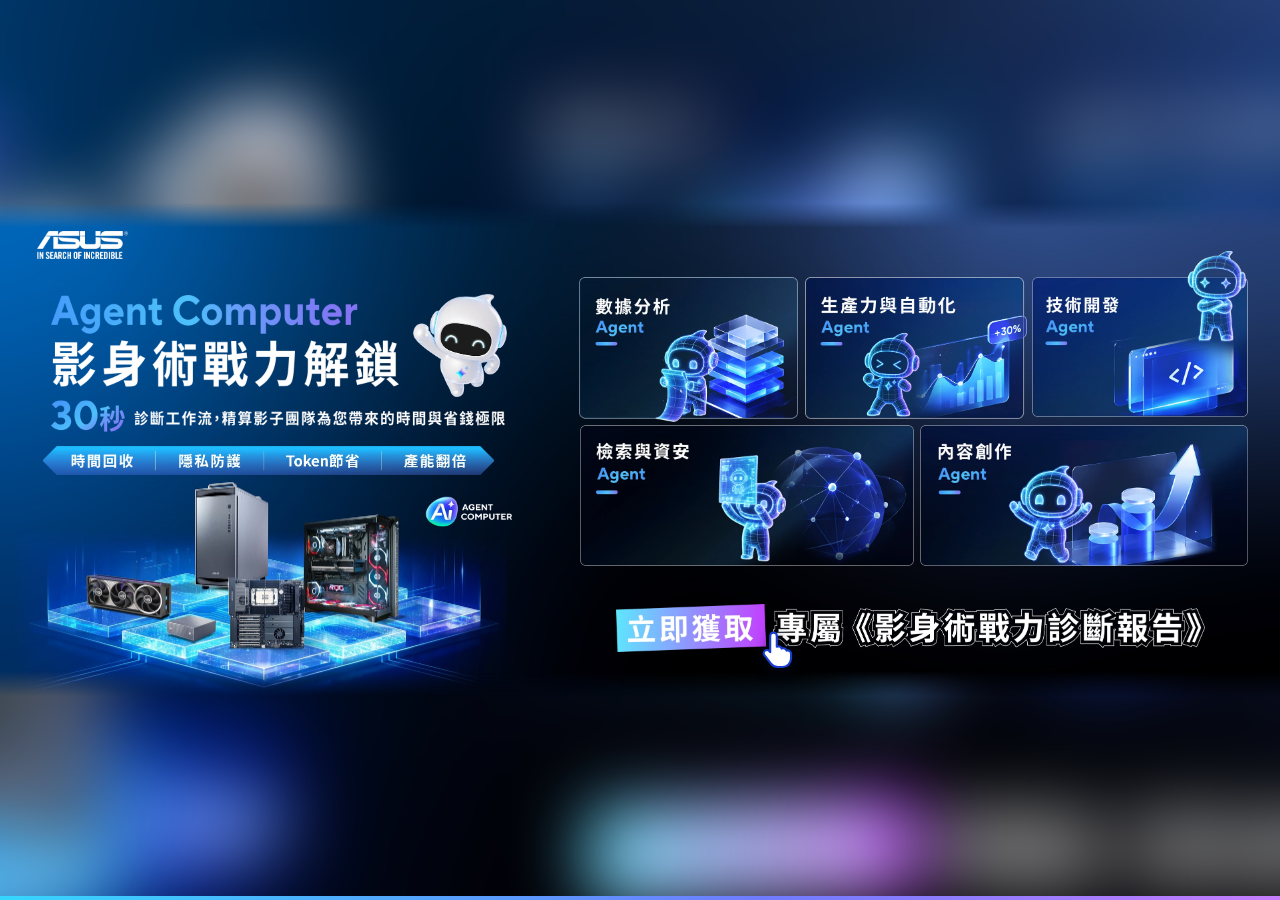
==== index.html @ 79ef88d5 "首頁主視覺改用設計提供的分層素材 - 12 個圖層改用設計輸出的去背 PNG，邊緣為真實透明，不再用切圖加羽化 - 底圖改用設計提供的乾淨背景 - 各圖層位置依主視覺逐一比對後更新  Co-Autho" ====
<!DOCTYPE html>
<html lang="zh-TW">
<head>
    <meta charset="UTF-8">
    <meta name="viewport" content="width=device-width, initial-scale=1.0">
    <title>SCI 影身術戰力解析｜Agent Computer｜ASUS 台灣</title>
    <meta name="description" content="回答幾個關於日常工作的問題，算出你的 SCI 影身術指數、每月可省下的工時與費用，並依六大地端 AI 情境推薦最適合的 ASUS Agent Computer 設備。">
    <meta name="robots" content="index, follow, max-image-preview:large">
    <link rel="canonical" href="https://www.asus.com/microsite/agent-computer-sci/tw/">
    <meta name="theme-color" content="#0D113E">
    <link rel="icon" type="image/png" href="img/favicon.png">
    <link rel="apple-touch-icon" href="img/apple-touch-icon.png">
    <meta property="og:type" content="website">
    <meta property="og:site_name" content="ASUS 台灣">
    <meta property="og:locale" content="zh_TW">
    <meta property="og:url" content="https://www.asus.com/microsite/agent-computer-sci/tw/">
    <meta property="og:title" content="SCI 影身術戰力解析｜Agent Computer｜ASUS 台灣">
    <meta property="og:description" content="回答幾個關於日常工作的問題，算出你的 SCI 影身術指數、每月可省下的工時與費用，並依六大地端 AI 情境推薦最適合的 ASUS Agent Computer 設備。">
    <meta property="og:image" content="https://www.asus.com/microsite/agent-computer-sci/tw/img/og-image.jpg">
    <meta property="og:image:width" content="1200">
    <meta property="og:image:height" content="630">
    <meta property="og:image:alt" content="Agent Computer 影身術戰力解鎖：30 秒診斷工作流，取得專屬影身術戰力診斷報告">
    <meta name="twitter:card" content="summary_large_image">
    <meta name="twitter:title" content="SCI 影身術戰力解析｜Agent Computer｜ASUS 台灣">
    <meta name="twitter:description" content="回答幾個關於日常工作的問題，算出你的 SCI 影身術指數、每月可省下的工時與費用，並依六大地端 AI 情境推薦最適合的 ASUS Agent Computer 設備。">
    <meta name="twitter:image" content="https://www.asus.com/microsite/agent-computer-sci/tw/img/og-image.jpg">
    <link rel="preload" as="image" href="img/banner/kv-base.jpg?v=4" fetchpriority="high">
    <script type="application/ld+json">{"@context": "https://schema.org", "@type": "WebApplication", "name": "SCI 影身術戰力解析", "url": "https://www.asus.com/microsite/agent-computer-sci/tw/", "description": "回答幾個關於日常工作的問題，算出你的 SCI 影身術指數、每月可省下的工時與費用，並依六大地端 AI 情境推薦最適合的 ASUS Agent Computer 設備。", "inLanguage": "zh-TW", "applicationCategory": "BusinessApplication", "operatingSystem": "Any", "browserRequirements": "需要啟用 JavaScript 的現代瀏覽器", "isAccessibleForFree": true, "offers": {"@type": "Offer", "price": "0", "priceCurrency": "TWD"}, "image": "https://www.asus.com/microsite/agent-computer-sci/tw/img/og-image.jpg", "publisher": {"@type": "Organization", "name": "ASUS", "url": "https://www.asus.com/tw/"}}</script>
    <link rel="preconnect" href="https://fonts.googleapis.com">
    <link rel="preconnect" href="https://fonts.gstatic.com" crossorigin>
    <link href="https://fonts.googleapis.com/css2?family=Manrope:wght@400;500;600;700;800&family=Noto+Sans+TC:wght@400;500;600;700&display=swap" rel="stylesheet">
    <link rel="stylesheet" href="css/styles.css?v=6.74.0">
</head>
<body class="landing-active">
    <h1 class="visually-hidden">SCI 影身術戰力解析｜ASUS Agent Computer</h1>
    <noscript>
        <div class="noscript-note">
            <p>SCI 影身術戰力解析是 ASUS Agent Computer 的線上評估工具。選擇你的工作情境與日常任務、填寫花費的時間後，系統會算出 SCI 影身術指數、每月可省下的工時與費用，並依個人 AI、AI 開發、家用實驗室／AI 節點、企業工作站、企業工作站進階版、企業級規模六大地端 AI 情境，推薦適合的設備。</p>
            <p>這項工具需要啟用 JavaScript 才能使用，請在瀏覽器設定中開啟後重新整理。</p>
        </div>
    </noscript>
    <section class="landing-hero" id="landing-hero" aria-label="Agent Computer 影身術戰力解鎖">
        <div class="landing-stage" id="landing-stage">
            <img class="landing-bg" src="img/banner/kv-base.jpg?v=4" width="2560" height="987" alt="" fetchpriority="high" decoding="async">
            <div class="landing-crop landing-crop--left" aria-hidden="true"><img src="img/banner/kv.jpg?v=4" width="2560" height="987" alt=""></div>
            <div class="landing-crop landing-crop--right" aria-hidden="true"><img src="img/banner/kv.jpg?v=4" width="2560" height="987" alt=""></div>
            <img class="banner-layer banner-logo" style="--l:2.891%;--t:5.775%;--w:7.109%" src="img/banner/kv-logo.webp?v=4" width="273" height="84" alt="ASUS">
            <img class="banner-layer banner-title" style="--l:4.023%;--t:18.642%;--w:27.187%" src="img/banner/kv-title.webp?v=4" width="1044" height="276" alt="Agent Computer 影身術戰力解鎖">
            <img class="banner-layer banner-zenni" style="--l:32.266%;--t:18.440%;--w:7.305%" src="img/banner/kv-zenni.webp?v=4" width="280" height="309" alt="">
            <img class="banner-layer banner-lead" style="--l:3.984%;--t:40.020%;--w:35.469%" src="img/banner/kv-lead.webp?v=4" width="1362" height="94" alt="30 秒診斷工作流，精算影子團隊為您帶來的時間與省錢極限">
            <img class="banner-layer banner-ksp" style="--l:3.359%;--t:49.240%;--w:35.234%" src="img/banner/kv-ksp.webp?v=4" width="1353" height="87" alt="時間回收、隱私防護、Token 節省、產能翻倍">
            <img class="banner-layer banner-badge" style="--l:33.242%;--t:59.372%;--w:6.758%" src="img/banner/kv-badge.webp?v=4" width="260" height="94" alt="">
            <img class="banner-layer banner-card banner-card--1" style="--l:45.273%;--t:14.995%;--w:17.109%" src="img/banner/kv-card1.webp?v=4" width="657" height="434" alt="數據分析 Agent">
            <img class="banner-layer banner-card banner-card--2" style="--l:62.891%;--t:15.096%;--w:17.305%" src="img/banner/kv-card2.webp?v=4" width="664" height="423" alt="生產力與自動化 Agent">
            <img class="banner-layer banner-card banner-card--3" style="--l:80.625%;--t:9.828%;--w:16.914%" src="img/banner/kv-card3.webp?v=4" width="650" height="498" alt="技術開發 Agent">
            <img class="banner-layer banner-card banner-card--4" style="--l:45.312%;--t:44.985%;--w:26.094%" src="img/banner/kv-card4.webp?v=4" width="1002" height="422" alt="檢索與資安 Agent">
            <img class="banner-layer banner-card banner-card--5" style="--l:71.875%;--t:44.985%;--w:25.664%" src="img/banner/kv-card5.webp?v=4" width="986" height="422" alt="內容創作 Agent">
            <button class="banner-layer banner-cta" style="--l:48.125%;--t:81.358%;--w:46.016%" type="button" id="start-assessment" aria-label="立即獲取專屬《影身術戰力診斷報告》">
                <img src="img/banner/kv-cta.webp?v=4" width="1767" height="144" alt="">
                <span class="banner-cta__hint" aria-hidden="true">
                    <i></i>
                    <svg viewBox="0 0 32 32"><path d="M12.5 3.5c1.4 0 2.5 1.1 2.5 2.5v8.2l1-.2c1.2-.2 2.3.5 2.7 1.6l.9-.2c1.2-.2 2.4.5 2.8 1.7l.5-.1c1.5-.2 2.9 1 2.9 2.5V23c0 3.6-2.9 6.5-6.5 6.5h-3.600c-2 0-3.900-.9-5.100-2.500l-5-6.500c-.8-1-.6-2.500.4-3.300 1-.8 2.500-.7 3.300.3L10 18.300V6c0-1.400 1.100-2.500 2.500-2.500z"/></svg>
                </span>
            </button>
        </div>
    </section>

    <a class="skip-link" href="#assessment">跳至評估內容</a>

    <header class="brand-header">
      <div class="brand-header__inner">
        <div class="assessment-identity">
            <a class="brand-link" href="https://www.asus.com/tw/" target="_blank" rel="noopener noreferrer" aria-label="ASUS 台灣官網（另開新視窗）"><img class="brand-asus-logo" src="img/asus-logo-black.png" width="400" height="83" alt="ASUS"></a>
            <a class="brand-link" href="https://tw.asus.click/agent-computer" target="_blank" rel="noopener noreferrer" aria-label="ASUS Agent Computer（另開新視窗）"><img src="img/agent-computer-badge.png" alt="ASUS AI Agent Computer"></a>
            <p><strong>影身術戰力解析</strong><span>找出最適合你的代理人電腦！</span></p>
        </div>
        <nav class="step-nav" aria-label="測驗步驟">
            <ol>
                <li data-progress-step="1"><button type="button" data-progress-trigger="1"><i aria-hidden="true">1</i><span>工作情境</span></button></li>
                <li data-progress-step="2"><button type="button" data-progress-trigger="2"><i aria-hidden="true">2</i><span>選擇任務</span></button></li>
                <li data-progress-step="3"><button type="button" data-progress-trigger="3"><i aria-hidden="true">3</i><span>填寫時間</span></button></li>
                <li data-progress-step="4"><button type="button" data-progress-trigger="4"><i aria-hidden="true">4</i><span>查看報告</span></button></li>
            </ol>
            <span id="draft-status" class="visually-hidden" aria-live="polite">步驟 1／4</span>
        </nav>
      </div>
    </header>

    <main id="assessment" class="page-shell">
        <div class="assessment-card">
            <section class="step" id="step-1" data-step="1" aria-labelledby="step-1-title">
                <header class="step-header">
                    <span class="step-kicker">Step 1</span>
                    <h2 id="step-1-title" tabindex="-1">你目前最符合哪一種工作情境？</h2>
                    <p>選擇最接近目前工作的族群。</p>
                </header>
                <div class="persona-grid" id="persona-grid"></div>
            </section>

            <section class="step" id="step-2" data-step="2" aria-labelledby="step-2-title" hidden>
                <header class="step-header step-header--split">
                    <div>
                        <span class="step-kicker">Step 2</span>
                        <h2 id="step-2-title" tabindex="-1">選擇工作領域與任務</h2>
                        <p>先選一個工作領域，再挑選你經常處理的工作；需要時可依職務篩選。</p>
                    </div>
                    <div class="step-header__tools">
                        <div class="recipe-controls" id="recipe-controls">
                            <label for="recipe-search">搜尋工作內容</label>
                            <input id="recipe-search" type="search" placeholder="搜尋全部工作內容" autocomplete="off">
                        </div>
                        <div class="selection-count" aria-live="polite"><span>已選</span><strong id="selected-count">0</strong><span>／6 項</span></div>
                    </div>
                </header>
                <section class="function-picker" aria-labelledby="function-picker-title">
                    <h3 id="function-picker-title" class="visually-hidden">工作領域</h3>
                    <div class="function-options" id="function-options" role="radiogroup" aria-label="主要工作領域"></div>
                </section>
                <div class="recipe-grid" id="recipe-grid"></div>
            </section>

            <section class="step" id="step-3" data-step="3" aria-labelledby="step-3-title" hidden>
                <header class="step-header">
                    <span class="step-kicker">Step 3</span>
                    <h2 id="step-3-title" tabindex="-1">這些工作通常花你多少時間？</h2>
                </header>
                <nav class="task-progress" id="task-progress" aria-label="填寫進度"></nav>
                <div class="task-settings" id="task-settings"></div>
                <section class="shared-settings" aria-labelledby="shared-settings-title" hidden>
                    <h3 id="shared-settings-title" class="visually-hidden">你的使用情境</h3>
                    <section class="settings-group settings-group--cost" aria-labelledby="value-settings-title">
                        <header><span>01</span><div><h4 id="value-settings-title">每月執行成本</h4></div></header>
                        <div class="field-block">
                            <p class="field-question" id="cost-band-label">您<b>每月</b>執行這些任務的成本大約是？ <span>必填・新台幣</span></p>
                            <div class="segmented cost-band-options" id="cost-band-options" role="radiogroup" aria-labelledby="cost-band-label"></div>
                            <div class="cost-input-row" id="cost-custom-row" hidden>
                                <div class="input-prefix"><span>NT$</span><input id="hourly-cost" type="number" min="1" max="10000000" step="1" inputmode="numeric" placeholder="例如 45000" aria-label="每月金額"><span>／月</span></div>
                                <select id="cost-period" aria-label="成本費用計價週期">
                                    <option value="hour">每小時</option>
                                    <option value="week">每週</option>
                                    <option value="month">每月</option>
                                </select>
                            </div>
                            <div class="conversion-hours" id="conversion-hours" hidden><label for="period-hours">每月工作時數</label><input id="period-hours" type="number" min="1" max="744" step="1" inputmode="numeric" value="160"></div>
                            <p class="cost-conversion" id="cost-conversion">目前將以每小時成本計算。</p>
                        </div>
                    </section>
                    <section class="settings-group settings-group--parallel" aria-labelledby="device-settings-title">
                        <header><span>02</span><div><h4 id="device-settings-title">工作流程使用方式</h4></div></header>
                        <fieldset>
                            <legend>你平常會同時進行幾件工作？</legend>
                            <div class="segmented" id="parallel-options"></div>
                        </fieldset>
                        <fieldset id="shared-users-fieldset">
                            <legend>這台設備會有幾個人一起使用？</legend>
                            <div class="segmented" id="shared-users-options"></div>
                        </fieldset>
                    </section>
                    <section class="settings-group settings-group--cloud" aria-labelledby="cloud-settings-title">
                        <header><span>03</span><div><h4 id="cloud-settings-title">目前的雲端 AI 使用</h4></div></header>
                        <fieldset class="cloud-usage-fieldset">
                            <legend>你目前有使用雲端 AI 嗎？</legend>
                            <div class="segmented" id="cloud-usage-options"></div>
                        </fieldset>
                        <section class="cloud-paid-options" id="cloud-paid-options" aria-labelledby="cloud-paid-title" hidden>
                            <h5 id="cloud-paid-title">選擇訂閱方案</h5>
                            <div class="cloud-plan-options" id="cloud-plan-options"></div>
                            <div class="field-block cloud-other-field">
                                <label for="cloud-other-cost">其他 AI／雲端工具支出 <span>選填</span></label>
                                <div class="input-prefix"><span>NT$</span><input id="cloud-other-cost" type="number" min="0" max="10000000" step="1" inputmode="numeric" placeholder="例如 1,200"><span>／月</span></div>
                                <p class="cloud-cost-total" id="cloud-cost-total">目前雲端支出合計：NT$ 0／月</p>
                            </div>
                        </section>
                    </section>
                </section>
                <div class="step3-nav" id="step3-nav">
                    <button class="button button--quiet" type="button" id="step3-reselect">重新選擇工作領域</button>
                    <div class="step3-nav__buttons">
                        <button class="button button--quiet" type="button" id="step3-prev">上一步</button>
                        <button class="button button--primary" type="button" id="step3-next">下一步</button>
                        <button class="button button--primary is-ready" type="button" id="step3-finish" hidden>查看結果</button>
                    </div>
                    <p class="form-error" id="step3-error" role="alert" aria-live="assertive"></p>
                    <p class="consent-note" id="consent-note" hidden>
                        <span>產生報告時會匿名提供本次填寫內容與計算結果以改善工具，不蒐集姓名、Email。</span>
                        <button class="text-button consent-note__link" type="button" id="consent-detail-button">了解蒐集內容</button>
                    </p>
                </div>
            </section>

            <section class="step result-step" id="step-4" data-step="4" aria-labelledby="step-4-title" hidden>
                <div class="report-deck" id="report-deck" aria-roledescription="carousel" aria-label="影身術導入報告">
                    <article class="report-card report-card--summary" data-report-card="0" aria-label="第 1 張，共 3 張：SCI 與節省效益">
                        <header class="result-header">
                            <div>
                                <span class="step-kicker">Step 4</span>
                                <h2 id="step-4-title" tabindex="-1">你的影身術導入報告</h2>
                            </div>
                            <div class="team-toggle-slot" id="team-toggle-slot"></div>
                            <aside class="report-clone-summary" aria-labelledby="clone-title">
                                <h3 id="clone-title" class="visually-hidden">本次影身術規劃</h3>
                                <div id="clone-list"></div>
                            </aside>
                        </header>

                        <section class="sci-overview" id="report-summary" aria-labelledby="sci-overview-title">
                            <h3 id="sci-overview-title" class="visually-hidden">SCI 指數比較</h3>
                            <div class="sci-card sci-card--current" id="current-sci-card"></div>
                            <div class="sci-bridge" aria-hidden="true">
                                <svg viewBox="0 0 132 58" role="presentation"><path class="sci-bridge__track" d="M5 29H114"></path><path class="sci-bridge__pulse" d="M5 29H114"></path><path class="sci-bridge__arrow" d="m103 17 13 12-13 12"></path></svg>
                                <span>整體 SCI 提升</span><strong id="sci-gap"></strong>
                            </div>
                            <div class="sci-card sci-card--target" id="target-sci-card"></div>
                            <button class="device-bridge" type="button" id="device-bridge"><span id="device-bridge-text"></span><em>看推薦設備 →</em></button>
                        </section>

                        <section class="metric-section" aria-labelledby="time-metrics-title">
                            <div class="section-heading"><h3 id="time-metrics-title">透過華碩 Agent Computer 導入影身術</h3></div>
                            <div class="metric-highlights" id="metric-highlights"></div>
                        </section>
                    </article>
                    <article class="report-card report-card--workflow" data-report-card="1" aria-label="第 2 張，共 3 張：哪些工作交給影身術">
                        <section class="workflow-results" aria-labelledby="workflow-results-title">
                            <div class="section-heading section-heading--split">
                                <div><h3 id="workflow-results-title">哪些工作交給影身術？</h3></div>
                                <span class="team-view-label" id="team-view-label"></span>
                            </div>
                            <div id="workflow-result-table"></div>
                        </section>
                    </article>
                    <article class="report-card report-card--hardware" data-report-card="2" aria-label="第 3 張，共 3 張：設備建議">
                        <section class="hardware-section" id="hardware-section" aria-labelledby="hardware-title">
                            <div class="hardware-heading">
                                <div><h3 id="hardware-title">找尋最適合您影身術軍團的設備</h3></div>
                                <img class="hardware-guide" src="img/zenni/zenni-guide.webp" width="369" height="480" alt="" aria-hidden="true">
                            </div>
                            <section class="scenario-section" id="scenario-section" aria-label="本次建議情境"></section>
                            <div class="hardware-tabs" role="tablist" aria-label="設備建議類型">
                                <button type="button" role="tab" id="hardware-tab-system" aria-controls="hardware-panel-system" aria-selected="true" data-hardware-tab="system">Agent Computer 這樣配</button>
                                <button type="button" role="tab" id="hardware-tab-components" aria-controls="hardware-panel-components" aria-selected="false" data-hardware-tab="components">零組件升級買這些</button>
                            </div>
                            <div class="hardware-panel" id="hardware-panel-system" role="tabpanel" aria-labelledby="hardware-tab-system">
                                <div class="platform-grid" id="platform-grid"></div>
                                <div class="platform-cards" id="platform-cards" hidden></div>
                                <div class="shared-parts" id="shared-parts"></div>
                                <div class="hardware-cta" id="system-purchase-cta"></div>
                            </div>
                            <div class="hardware-panel" id="hardware-panel-components" role="tabpanel" aria-labelledby="hardware-tab-components" hidden>
                                <div class="component-panel-intro"><strong>先從影響最大的關鍵零組件升級</strong><p>以下是依任務需求提供的升級方向，不代表已確認與你現有電腦相容；選購前請確認處理器插槽、記憶體、電源與機殼空間。</p></div>
                                <div class="component-series-grid" id="component-series-grid"></div>
                            </div>
                            <section class="framework-section" id="framework-section" aria-labelledby="framework-title"></section>
                            <section class="shadow-strength-section" aria-label="戰力解析與地端優勢">
                                <div id="shadow-strength"></div>
                            </section>
                        </section>
                    </article>
                    <button class="deck-arrow deck-arrow--prev" type="button" id="deck-prev" aria-label="上一張"><svg viewBox="0 0 24 24" aria-hidden="true"><path d="m14.500 5-7 7 7 7"/></svg></button>
                    <button class="deck-arrow deck-arrow--next" type="button" id="deck-next" aria-label="下一張"><svg viewBox="0 0 24 24" aria-hidden="true"><path d="m9.500 5 7 7-7 7"/></svg></button>
                </div>
                <div class="deck-dots" id="deck-dots" role="tablist" aria-label="報告分頁">
                    <button type="button" role="tab" data-deck-dot="0" aria-label="SCI 與節省效益"></button>
                    <button type="button" role="tab" data-deck-dot="1" aria-label="哪些工作交給影身術"></button>
                    <button type="button" role="tab" data-deck-dot="2" aria-label="設備建議"></button>
                </div>
                <div class="result-actions">
                    <div class="deck-mobile-nav" role="group" aria-label="切換報告卡片">
                        <button type="button" id="deck-mobile-prev" aria-label="上一張"><svg viewBox="0 0 24 24" aria-hidden="true"><path d="m14.5 5-7 7 7 7"/></svg></button>
                        <span id="deck-mobile-label" aria-live="polite"></span>
                        <button type="button" id="deck-mobile-next" aria-label="下一張"><svg viewBox="0 0 24 24" aria-hidden="true"><path d="m9.5 5 7 7-7 7"/></svg></button>
                    </div>
                    <details class="estimate-actions">
                        <summary class="button button--quiet">調整估算</summary>
                        <div><button type="button" data-go-step="2">修改任務</button><button type="button" data-go-step="3">修改時間</button></div>
                    </details>
                    <button class="button button--accent result-share" type="button" id="report-preview-button">立即分享</button>
                    <button class="button button--quiet" type="button" id="result-reset-button">重新測驗</button>
                </div>
            </section>

            <div class="form-navigation" id="form-navigation">
                <button class="button button--quiet" type="button" id="back-button">上一步</button>
                <div class="navigation-end">
                    <p class="form-error" id="form-error" role="alert" aria-live="assertive"></p>
                    <button class="button button--primary" type="button" id="next-button">下一步</button>
                </div>
            </div>
        </div>
    </main>

    <footer class="site-footer">
        <p>本測驗的 SCI 分數、可省下的時間與費用及設備建議，皆依您填寫的內容以模型推估，僅供參考，不代表實際效能或節省成果的保證；實際結果會因電腦配置、使用的 AI 模型與軟體、工作情境而有所不同。</p>
    </footer>


    <div class="zenni-edge" id="zenni-edge" aria-hidden="true">
        <span class="zenni-edge__body"><span class="zenni-edge__wobble"><img src="img/zenni/zenni-peek.webp" width="260" height="252" alt=""></span></span>
        <p class="zenni-edge__bubble">嗨！我是 Zenni～<br>歡迎來到華碩影身術戰力解析</p>
    </div>

    <div class="zenni-corner" id="zenni-corner">
        <p class="zenni-corner__bubble" id="zenni-bubble" aria-live="polite"></p>
        <button class="zenni-corner__body" type="button" id="zenni-body" aria-label="戳一下 Zenni">
            <img id="zenni-image" src="img/zenni/zenni-peek.webp" width="260" height="252" alt="">
            <canvas id="zenni-canvas" width="260" height="252" aria-hidden="true"></canvas>
        </button>
    </div>

    <div class="report-intro" id="report-intro" role="status" aria-live="polite" hidden>
        <div class="report-intro__grid" aria-hidden="true"></div>
        <div class="report-intro__core" aria-hidden="true">
            <canvas class="report-intro__fx" id="report-intro-fx-back"></canvas>
            <img class="report-intro__zenni report-intro__zenni--work" data-step="0" src="img/zenni/zenni-search.webp" width="515" height="640" alt="">
            <img class="report-intro__zenni report-intro__zenni--work" data-step="1" src="img/zenni/zenni-tablet-hq.webp" width="418" height="640" alt="">
            <img class="report-intro__zenni report-intro__zenni--work" data-step="2" src="img/zenni/zenni-think.webp" width="409" height="640" alt="">
            <img class="report-intro__zenni report-intro__zenni--work" data-step="3" src="img/zenni/zenni-present.webp" width="446" height="640" alt="">
            <img class="report-intro__zenni report-intro__zenni--done" src="img/zenni/zenni-report.webp" width="389" height="640" alt="">
            <canvas class="report-intro__fx report-intro__fx--front" id="report-intro-fx-front"></canvas>
        </div>
        <p class="report-intro__status" id="report-intro-status">正在盤點任務工時</p>
        <div class="report-intro__bar" aria-hidden="true"><i></i></div>
    </div>

    <div class="modal" id="modal" hidden>
        <div class="modal__backdrop" data-close-modal></div>
        <section class="modal__panel" role="dialog" aria-modal="true" aria-labelledby="modal-title" tabindex="-1">
            <button class="modal__close" type="button" aria-label="關閉視窗" data-close-modal>×</button>
            <div id="modal-content"></div>
        </section>
    </div>

    <script src="js/workflow-data.js?v=3.6.0"></script>
    <script src="js/app.js?v=5.94.0"></script>
</body>
</html>
---- css/styles.css ----
:root {
    color-scheme: light;
    --navy: #0a2342;
    --mist: #a7c3ff;
    --footer: #102c68;
    --canvas: #f2f6fc;
    --white: #fff;
    --text: #13233a;
    --muted: #4f5f75;
    --subtle: #6b7a90;
    --blue: #253eec;
    --cyan: #253eec;
    --violet: #5c3bff;
    --grad: linear-gradient(0deg, #5c3bff, #133ed4);
    --grad-text: linear-gradient(90deg, #5c3bff, #1b1ea4, #133ed4);
    --pale: #e8eeff;
    --line: #e2e8f0;
    --success: #227764;
    --danger: #b6384a;
    --radius: 24px;
    --card-radius: 14px;
    --shadow: 0 8px 24px -12px rgba(10, 35, 66, .10);
    --ease: cubic-bezier(.2,.75,.25,1);
    font-family: Manrope, "Noto Sans TC", "Microsoft JhengHei", sans-serif;
}
* { box-sizing: border-box; }
html { min-width: 320px; scroll-behavior: smooth; scroll-padding-top: 28px; }
body { margin: 0; background: #eef3ff url("../img/page-background.jpg") center bottom / cover no-repeat fixed; color: var(--text); font-size: 16px; line-height: 1.7; -webkit-font-smoothing: antialiased; }
button, input, select, textarea { font: inherit; }
button, select, label, summary { -webkit-tap-highlight-color: transparent; }
button { color: inherit; }
button, summary { cursor: pointer; }
button:disabled { cursor: not-allowed; opacity: .42; }
img { max-width: 100%; }
svg { display: block; }
a { color: var(--blue); }
h1,h2,h3,h4,h5,p { margin-top: 0; }
h1,h2,h3,h4,h5 { color: var(--navy); font-weight: 600; }
p { color: var(--muted); }
[hidden] { display: none !important; }
:focus-visible { outline: 3px solid #6294ff; outline-offset: 4px; }
h2[tabindex="-1"]:focus { outline: none; }
::selection { background: #c8daff; color: var(--navy); }
.visually-hidden { position: absolute; width: 1px; height: 1px; padding: 0; margin: -1px; overflow: hidden; clip-path: inset(50%); white-space: nowrap; border: 0; }
.skip-link { position: fixed; top: -80px; left: 16px; z-index: 110; padding: 10px 18px; border-radius: 8px; background: #fff; }
.skip-link:focus { top: 12px; }

body.landing-active { overflow: hidden; }
body.landing-active .brand-header, body.landing-active .page-shell, body.landing-active .site-footer, body.landing-active .skip-link { display: none; }

.landing-hero { position: fixed; inset: 0; z-index: 80; display: grid; place-items: center; overflow: hidden; background: #040a1f; }
.landing-hero::before { content: ""; position: absolute; inset: -60px; background: url("../img/banner/kv.jpg?v=4") center / cover no-repeat; filter: blur(34px) saturate(1.1); transform: scale(1.08); }
.landing-stage { position: relative; width: min(100vw, calc(100dvh * 1920 / 740)); aspect-ratio: 1920 / 740; container-type: inline-size; isolation: isolate; }
.landing-bg { position: absolute; inset: 0; width: 100%; height: 100%; object-fit: cover; user-select: none; -webkit-user-drag: none; -webkit-mask-image: linear-gradient(to bottom, transparent 0, #000 5%, #000 95%, transparent 100%); mask-image: linear-gradient(to bottom, transparent 0, #000 5%, #000 95%, transparent 100%); }
.landing-crop { display: none; }
.banner-layer { position: absolute; left: var(--l); top: var(--t); width: var(--w); height: auto; user-select: none; -webkit-user-drag: none; translate: calc(var(--px, 0) * var(--depth, 0) * 1px) calc(var(--py, 0) * var(--depth, 0) * 1px); transition: translate .5s cubic-bezier(.2, .7, .2, 1); }
.banner-card--1 { --depth: 5; --float: 6.5s; --delay: .3s; }
.banner-card--2 { --depth: 7; --float: 7.5s; --delay: .38s; }
.banner-card--3 { --depth: 5; --float: 6s; --delay: .46s; }
.banner-card--4 { --depth: 8; --float: 8s; --delay: .54s; }
.banner-card--5 { --depth: 6; --float: 7s; --delay: .62s; }
.banner-title, .banner-lead, .banner-ksp { --depth: -4; }
.banner-zenni { --depth: -8; }
.banner-cta { padding: 0; border: 0; background: transparent; cursor: pointer; border-radius: 1cqw; transform-origin: 50% 60%; }
.banner-cta img { display: block; width: 100%; height: auto; transition: transform .35s var(--ease), filter .35s; }
.banner-cta:hover img, .banner-cta:focus-visible img { transform: scale(1.04); filter: drop-shadow(0 0 1.1cqw rgba(120, 190, 255, .7)); }
.banner-cta:active img { transform: scale(.985); }
.banner-cta:focus-visible { outline: 3px solid #fff; outline-offset: 2px; }
.banner-cta__hint { position: absolute; left: 24%; top: 50%; width: 3.3cqw; height: 3.3cqw; pointer-events: none; }
.banner-cta__hint svg { position: relative; display: block; width: 100%; height: 100%; fill: #fff; stroke: #1a3fd0; stroke-width: 1.6; stroke-linejoin: round; filter: drop-shadow(0 .3cqw .5cqw rgba(0, 10, 40, .6)); transform-origin: 40% 10%; }
.banner-cta__hint i { position: absolute; left: 38%; top: 12%; width: 2.6cqw; height: 2.6cqw; margin: -1.3cqw 0 0 -1.3cqw; border: .22cqw solid #fff; border-radius: 50%; opacity: 0; }
@keyframes banner-tap { 0%, 55%, 100% { transform: translate(18%, 22%) rotate(-8deg); } 25%, 35% { transform: translate(0, 0) rotate(-8deg) scale(.92); } }
@keyframes banner-ripple { 0%, 28% { opacity: 0; transform: scale(.3); } 34% { opacity: .95; transform: scale(.5); } 70%, 100% { opacity: 0; transform: scale(1.7); } }
@keyframes banner-bg-in { from { opacity: 0; transform: scale(1.04); } to { opacity: 1; transform: none; } }
@keyframes banner-fade { from { opacity: 0; } to { opacity: 1; } }
@keyframes banner-from-left { from { opacity: 0; transform: translateX(-6%); } to { opacity: 1; transform: none; } }
@keyframes banner-wipe { from { opacity: 0; clip-path: inset(0 100% 0 0); } to { opacity: 1; clip-path: inset(0 0 0 0); } }
@keyframes banner-pop { 0% { opacity: 0; transform: scale(.6); } 70% { opacity: 1; transform: scale(1.06); } 100% { opacity: 1; transform: none; } }
@keyframes banner-drop { from { opacity: 0; transform: translateY(-9%) scale(.94); } to { opacity: 1; transform: none; } }
@keyframes banner-float { 0%, 100% { transform: translateY(0); } 50% { transform: translateY(-1.6%); } }
@keyframes banner-bob { 0%, 100% { transform: translateY(0) rotate(0deg); } 50% { transform: translateY(-4%) rotate(3deg); } }
@keyframes banner-pulse { 0%, 100% { transform: scale(1); } 50% { transform: scale(1.02); } }
@media (prefers-reduced-motion: no-preference) {
    .landing-bg, .landing-crop { animation: banner-bg-in .6s var(--ease) both; }
    .banner-logo { animation: banner-fade .5s ease .1s both; }
    .banner-title { animation: banner-from-left .6s var(--ease) .15s both; }
    .banner-zenni { animation: banner-pop .55s var(--ease) .5s both, banner-bob 3.2s ease-in-out 1.1s infinite; }
    .banner-lead { animation: banner-wipe .55s var(--ease) .45s both; }
    .banner-ksp { animation: banner-wipe .55s var(--ease) .6s both; }
    .banner-badge { animation: banner-pop .45s var(--ease) .85s both; }
    .banner-card { animation: banner-drop .6s var(--ease) var(--delay) both, banner-float var(--float) ease-in-out calc(var(--delay) + .6s) infinite; }
    .banner-cta { animation: banner-pop .5s var(--ease) 1s both, banner-pulse 2.6s ease-in-out 1.8s infinite; }
    .banner-cta__hint svg { animation: banner-tap 1.8s ease-in-out 1.8s infinite; }
    .banner-cta__hint i { animation: banner-ripple 1.8s ease-out 1.8s infinite; }
}
@media (max-width: 800px) and (orientation: portrait) {
    .landing-hero { display: block; overflow-y: auto; }
    .landing-hero::before, .landing-bg, .banner-layer:not(.banner-cta), .banner-cta img { display: none; }
    .landing-stage { display: flex; flex-direction: column; justify-content: center; width: 100%; min-height: 100dvh; aspect-ratio: auto; }
    .landing-crop { display: block; flex: none; width: 100%; overflow: hidden; }
    .landing-crop img { display: block; height: auto; max-width: none; }
    .landing-crop--left { aspect-ratio: 3480 / 3083; }
    .landing-crop--left img { width: 229.885%; }
    .landing-crop--right { aspect-ratio: 4480 / 3083; }
    .landing-crop--right img { width: 178.571%; margin-left: -78.571%; }
    .banner-cta { inset: 0; width: auto; height: auto; border-radius: 0; animation: none; translate: none; }
    .banner-cta__hint { display: none; }
}

.brand-header { background: var(--navy); color: #fff; }
.brand-header__inner { width: min(1240px, calc(100% - 64px)); min-height: 76px; margin: auto; display: flex; align-items: center; justify-content: space-between; gap: 24px; }
.assessment-identity { display: flex; align-items: center; gap: 29px; }
.assessment-identity > .brand-link > img { display: block; width: 140px; height: 54px; object-fit: contain; }
.assessment-identity p { display: grid; gap: 4px; margin: 0; color: #fff; }
.assessment-identity p strong { font-size: 17px; font-weight: 500; }
.assessment-identity p span { font-size: 14px; color: #a7b6d9; letter-spacing: .07em; }
.page-shell { display: flex; width: min(1240px, calc(100% - 64px)); margin: auto; padding: 28px 0 36px; min-height: calc(100dvh - 76px); }
.assessment-card { position: relative; flex: 1; display: flex; flex-direction: column; min-width: 0; padding: 44px 48px 30px; border: 1.5px solid #fff; border-radius: var(--radius); background: radial-gradient(ellipse at center, #fff 50%, #e3ecff 100%); box-shadow: 0 30px 80px -40px rgba(19, 62, 212, .35); }
.assessment-card > .step { flex: 1; }
.assessment-card { overflow-x: clip; }
.step { min-width: 0; }
.step-kicker { display: block; margin-bottom: 18px; color: var(--blue); font-size: 14px; font-weight: 700; letter-spacing: .14em; text-transform: uppercase; }
.step-header { margin: 0 0 44px; }
.step-header h2, .result-header h2 { max-width: 840px; margin: 0; font-size: clamp(30px, 2.9vw, 44px); line-height: 1.25; letter-spacing: -.03em; font-weight: 700; text-wrap: balance; }
.step-header h2, .result-header h2, .section-heading h3, .hardware-heading h3 { width: fit-content; color: var(--blue); background: var(--grad-text); -webkit-background-clip: text; background-clip: text; -webkit-text-fill-color: transparent; }
.step-header p { max-width: 630px; margin: 22px 0 0; font-size: 16px; line-height: 1.85; }
.step-header--split { display: flex; align-items: end; justify-content: space-between; gap: 30px; }
.section-heading h3, .hardware-heading h3 { margin: 0; font-size: clamp(24px, 2.35vw, 35px); line-height: 1.4; letter-spacing: -.035em; }
.section-heading > span { display: block; margin-bottom: 8px; color: var(--blue); font-size: 14px; }

#step-1 { display: grid; grid-template-columns: .9fr 1.1fr; align-items: start; gap: clamp(40px, 7vw, 100px); }
#step-1 .step-header { padding-top: 24px; position: sticky; top: 0; }
#step-1 h2 { max-width: 430px; font-size: clamp(32px, 3.3vw, 48px); line-height: 1.3; }
#step-1 .step-header p { margin-top: 28px; }
.persona-grid { display: grid; gap: 18px; }
.persona-card { position: relative; display: grid; grid-template-columns: 44px 1fr; gap: 18px; align-items: center; min-height: 174px; padding: 29px 136px 29px 30px; border: 0; border-radius: 26px; background: #fff; border: 1.5px solid var(--line); box-shadow: var(--shadow); cursor: pointer; overflow: hidden; isolation: isolate; transition: transform .3s var(--ease), box-shadow .3s, background .3s; }
.persona-card:hover { transform: translateY(-4px); box-shadow: 0 24px 50px -23px rgba(28, 70, 137, .26); }
.persona-card:hover { border-color: rgba(37, 62, 236, .4); }
.persona-card.is-selected { background: #eef2ff; border-color: var(--blue); box-shadow: 0 12px 30px -18px rgba(37, 62, 236, .45); }
.persona-card > input, .function-option > input, .scale-option > input, .segmented input, .cloud-plan-option > input { position: absolute; width: 1px; height: 1px; opacity: 0; }
.persona-card:has(input:focus-visible), .function-option:has(input:focus-visible) { outline: 3px solid #6294ff; outline-offset: 3px; }
.persona-icon { display: grid; place-items: center; width: 44px; height: 44px; border-radius: 50%; color: var(--blue); background: #edf3ff; font-size: 18px; font-weight: 700; }
.persona-card__copy strong { display: block; font-size: 20px; line-height: 1.45; font-weight: 600; color: var(--navy); }
.persona-card__copy > span { display: block; margin-top: 9px; font-size: 14px; line-height: 1.8; color: var(--muted); }
.persona-card > i { position: absolute; top: 18px; right: 19px; display: grid; place-items: center; width: 22px; height: 22px; border: 1px solid #d9e2ee; border-radius: 50%; color: transparent; font-size: 14px; font-style: normal; background: #fff; }
.persona-card.is-selected > i { color: #fff; background: var(--blue); border-color: var(--blue); }

#step-2 { display: grid; grid-template-columns: 260px minmax(0, 1fr); gap: 0 42px; align-items: start; }
#step-2 > .step-header { grid-column: 1/-1; margin-bottom: 30px; }
.selection-count { display: flex; align-items: baseline; gap: 7px; white-space: nowrap; color: var(--muted); padding-bottom: 4px; font-size: 15px; }
.selection-count strong { font-size: 46px; color: var(--blue); line-height: 1; font-weight: 500; font-variant-numeric: tabular-nums; }
.function-picker { position: sticky; top: 0; min-width: 0; }
.recipe-controls { width: 100%; }
.recipe-controls label { position: absolute; width: 1px; height: 1px; overflow: hidden; clip-path: inset(50%); }
.recipe-controls input { width: 100%; padding: 13px 15px; border: 0; border-radius: 13px; background: #e5edf8; color: var(--text); font-size: 15px; }
.function-options { display: grid; gap: 5px; }
.function-option-shell { min-width: 0; }
.function-option { position: relative; display: flex; align-items: center; min-height: 48px; padding: 11px 15px; border-radius: 12px; cursor: pointer; transition: background .2s, color .2s; }
.function-option > span { display: grid; gap: 4px; }
.function-option strong { font-size: 16px; font-weight: 500; }
.function-option small { color: var(--muted); font-size: 14px; }
.function-option:hover { background: #e7eef9; }
.function-option.is-selected { color: #fff; background: var(--grad); }
.function-option.is-selected strong { font-weight: 700; }
.function-option.is-selected::after { content: "→"; margin-left: auto; }
.function-role-list { display: flex; flex-wrap: wrap; gap: 8px; padding: 12px 4px 16px; }
.function-role-list__label { flex-basis: 100%; color: var(--blue); font-size: 14px; font-weight: 700; }
.role-option { min-height: 40px; border: 1.5px solid var(--line); border-radius: 999px; padding: 7px 15px; color: var(--text); background: #fff; font-size: 15px; line-height: 1.4; transition: border-color .2s, background .2s, color .2s; }
.role-option:hover { border-color: var(--blue); }
.role-option.is-selected { border-color: var(--blue); background: var(--grad); color: #fff; }
.recipe-grid { display: grid; grid-template-columns: repeat(2, minmax(0, 1fr)); gap: 18px; align-items: start; }
.recipe-grid:empty { grid-template-columns: 1fr; place-items: center; min-height: 300px; padding: 40px 24px; border: 1.5px dashed #c9d5e6; border-radius: var(--card-radius); background: rgba(255, 255, 255, .6); }
.recipe-grid:empty::before { content: attr(data-hint); color: var(--muted); font-size: 17px; text-align: center; }
.recipe-empty { grid-column: 1/-1; padding: 70px 24px; color: var(--muted); text-align: center; }
.recipe-card { min-width: 0; background: #fff; border-radius: 22px; border: 1.5px solid var(--line); box-shadow: var(--shadow); overflow: hidden; transition: transform .25s var(--ease), box-shadow .25s; }
.recipe-card:hover { transform: translateY(-3px); box-shadow: 0 20px 45px -25px rgba(26, 65, 129, .3); }
.recipe-card:hover { border-color: rgba(37, 62, 236, .4); }
.recipe-card.is-selected { border-color: var(--blue); background: #f5f7ff; box-shadow: 0 12px 30px -18px rgba(37, 62, 236, .4); }
.recipe-select { display: grid; grid-template-columns: 20px 1fr; gap: 12px; padding: 27px 24px 22px; min-height: 180px; cursor: pointer; }
.recipe-select input { width: 18px; height: 18px; margin: 5px 0 0; accent-color: var(--blue); }
.recipe-select strong { display: block; font-size: 17px; font-weight: 600; line-height: 1.55; color: var(--navy); }
.recipe-select p { font-size: 14px; line-height: 1.85; margin: 11px 0 0; }
.recipe-select em { grid-column: 2; font-size: 14px; color: var(--muted); font-style: normal; }
.recipe-card.is-limit-reached:not(.is-selected) { opacity: .6; }
.recipe-detail summary { padding: 14px 24px; color: var(--blue); font-size: 14px; list-style: none; background: #fafcff; }
.recipe-detail summary::after { content: "+"; float: right; font-size: 18px; line-height: 1.1; }
.recipe-detail[open] summary::after { content: "−"; }
.recipe-detail summary::-webkit-details-marker { display: none; }
.recipe-detail__body { padding: 12px 24px 24px; display: grid; gap: 18px; }
.recipe-detail h4 { margin: 0 0 5px; font-size: 14px; color: var(--blue); }
.recipe-detail p { margin: 0; font-size: 14px; line-height: 1.9; }

#step-3 { max-width: 1120px; margin-inline: auto; }
.task-settings { display: grid; gap: 28px; }
.task-setting { background: #fff; border: 0; border-radius: 28px; border: 1.5px solid var(--line); box-shadow: var(--shadow); overflow: hidden; }
.task-setting summary { list-style: none; display: flex; align-items: center; justify-content: space-between; gap: 18px; padding: 28px 34px; }
.task-setting summary::-webkit-details-marker { display: none; }
.task-setting summary::after { content: "+"; font-size: 26px; font-weight: 400; color: var(--blue); }
.task-setting[open] summary::after { content: "−"; }
.task-summary-title { display: flex; align-items: center; gap: 16px; }
.task-index { display: grid; place-items: center; width: 34px; height: 34px; flex: 0 0 auto; border-radius: 50%; background: var(--pale); color: var(--blue); font-size: 14px; }
.task-summary-title strong { font-size: 19px; color: var(--navy); font-weight: 600; }
.task-summary-title small { display: block; color: var(--muted); font-size: 14px; margin-top: 5px; }
.task-setting[open] .task-summary-title small { display: none; }
.task-setting__body { padding: 10px 34px 36px; }
.task-field-sequence { display: grid; grid-template-columns: 1fr 1fr; gap: 34px 48px; }
.task-field-step { min-width: 0; display: grid; grid-template-columns: 23px minmax(0, 1fr); align-content: start; gap: 10px; }
.field-number { padding-top: 2px; color: #97a9c5; font-size: 14px; font-variant-numeric: tabular-nums; }
fieldset, .field-block { min-width: 0; padding: 0; margin: 0; border: 0; }
legend, .field-block > label { display: block; color: var(--text); margin-bottom: 12px; font-size: 15px; font-weight: 600; }
.field-block label > span { margin-left: 6px; color: var(--muted); font-size: 13px; font-weight: 400; }
input[type="number"], select, textarea { min-height: 47px; min-width: 0; width: 100%; border: 1px solid transparent; border-radius: 10px; padding: 11px 13px; background: #f0f4fa; color: var(--text); box-shadow: none; transition: border-color .2s, background .2s; }
input::placeholder, textarea::placeholder { color: #8e9bb0; font-size: 14px; }
input:focus, select:focus, textarea:focus { border-color: #81a8ff; background: #fff; outline: 3px solid rgba(35, 93, 232, .1); outline-offset: 0; }
input[type="radio"], input[type="checkbox"] { accent-color: var(--blue); }
.frequency-sentence { display: grid; grid-template-columns: 112px minmax(70px, 1fr) auto; align-items: center; gap: 9px; }
.frequency-sentence > span { color: var(--muted); font-size: 14px; }
.field-help { font-size: 14px; color: var(--subtle); line-height: 1.8; margin: 9px 0 0; }
.scale-options { display: grid; grid-template-columns: repeat(3, minmax(0, 1fr)); gap: 8px; }
.scale-option { position: relative; cursor: pointer; }
.scale-option > span { display: flex; align-items: center; justify-content: space-between; gap: 8px; padding: 12px; min-height: 50px; background: #fff; border: 1.5px solid var(--line); border-radius: 10px; font-size: 15px; transition: background .2s, color .2s, border-color .2s; }
.scale-option b { font-weight: 500; }
.scale-option input:checked + span { background: #eef2ff; border-color: var(--blue); color: var(--blue); }
.scale-option input:focus-visible + span { outline: 3px solid #6294ff; }
.loading-meter { order: 2; display: flex; gap: 3px; align-items: end; height: 19px; }
.loading-meter em { width: 4px; border-radius: 2px; background: #d8e3f4; height: 7px; }
.loading-meter em:nth-child(2) { height: 12px; }
.loading-meter em:nth-child(3) { height: 18px; }
.loading-meter em.is-active { background: #79a4ee; }
.mode-options { display: grid; gap: 9px; }
.mode-options label { display: flex; align-items: start; gap: 10px; padding: 12px 14px; background: #fff; border: 1.5px solid var(--line); border-radius: 10px; cursor: pointer; transition: border-color .2s, background .2s; }
.mode-options input { margin-top: 5px; }
.mode-options label:has(input:checked) { background: #eef2ff; border-color: var(--blue); }
.mode-options b { display: block; font-size: 14px; font-weight: 600; }
.mode-options small { display: block; margin-top: 3px; color: var(--muted); font-size: 13px; line-height: 1.7; }
.input-prefix { display: flex; align-items: center; gap: 10px; color: var(--muted); font-size: 15px; }
.input-prefix input { min-width: 0; }
.input-prefix > span { flex: 0 0 auto; }
.time-input { align-items: baseline; }
.time-input input { font-size: 24px; font-weight: 600; }
.reference-value { display: block; margin-top: 10px; font-size: 14px; color: #4976bd; line-height: 1.7; }
.task-setting.is-complete .task-index { background: #e6f4ef; color: var(--success); }
.field-error { outline: 2px solid #d56b7c !important; outline-offset: 3px; border-radius: 10px; }
.shared-settings { display: grid; grid-template-columns: 1.25fr .75fr; gap: 26px; align-items: start; margin-top: 60px; }
.shared-settings > .section-heading { grid-column: 1/-1; }
.settings-group { min-width: 0; padding: 31px; border-radius: 26px; background: #fff; border: 1.5px solid var(--line); box-shadow: var(--shadow); }
.settings-group > header { display: flex; align-items: baseline; gap: 12px; margin-bottom: 26px; }
.settings-group > header > span { color: var(--blue); font-size: 14px; }
.settings-group h4 { font-size: 18px; margin: 0; }
.settings-group > * + * { margin-top: 25px; }
.cost-input-row { display: grid; grid-template-columns: 1fr 110px; gap: 8px; }
.conversion-hours { margin-top: 14px; }
.conversion-hours label { font-size: 14px; color: var(--muted); }
.cost-conversion, .cloud-cost-total { margin: 10px 0 0; font-size: 14px; color: #4976bd; }
.segmented { display: flex; flex-wrap: wrap; gap: 7px; }
.segmented label { position: relative; cursor: pointer; }
.segmented label span { display: block; padding: 10px 16px; border: 1.5px solid var(--line); border-radius: 10px; font-size: 15px; background: #fff; color: var(--text); transition: border-color .2s; }
.segmented label:hover span { border-color: var(--blue); }
.segmented input:checked + span { background: var(--grad); border-color: var(--blue); color: #fff; font-weight: 600; }
.segmented input:focus-visible + span { outline: 3px solid #6294ff; outline-offset: 2px; }
.cloud-paid-options h5 { margin-bottom: 13px; }
.cloud-other-field { margin-top: 22px; }

.form-navigation { flex: none; display: flex; align-items: start; justify-content: space-between; gap: 24px; margin-top: 22px; padding-top: 22px; border-top: 1.5px solid var(--line); }
.navigation-end { display: flex; flex-wrap: wrap; justify-content: end; align-items: center; gap: 12px 20px; margin-left: auto; max-width: 650px; }
.button { display: inline-flex; align-items: center; justify-content: center; gap: 12px; min-height: 50px; padding: 13px 27px; border: 0; border-radius: 999px; font-size: 15px; font-weight: 600; text-decoration: none; transition: transform .25s var(--ease), background .25s, box-shadow .25s; }
.button--primary, .button--accent { color: #fff; background: var(--blue); }
.button--primary::after { content: "→"; font-size: 21px; line-height: 1; font-weight: 400; }
.button--primary:hover:not(:disabled), .button--accent:hover:not(:disabled) { background: #0052ab; transform: translateY(-2px); box-shadow: 0 10px 25px -10px rgba(35, 93, 232, .45); }
.button--quiet { color: #4b5a76; background: #e5ecf6; }
.button--quiet:hover { color: var(--navy); background: #dbe5f3; }
.button:active:not(:disabled) { transform: translateY(1px); }
.text-button { padding: 4px 0; color: var(--blue); background: transparent; border: 0; font-size: 14px; cursor: pointer; }
.text-button:hover { text-decoration: underline; text-underline-offset: 4px; }
.form-error { color: var(--danger); font-size: 14px; margin: 0; max-width: 400px; }
.consent-note { flex-basis: 100%; text-align: right; margin: 7px 0 0; font-size: 14px; line-height: 1.8; }
.consent-note__link { margin-left: 5px; font-size: 14px; }

.result-step { display: grid; grid-template-columns: minmax(0, 1.55fr) minmax(0, 1fr); gap: 30px; align-items: stretch; }
.result-header { grid-column: 1/-1; display: grid; grid-template-columns: 1fr .9fr; gap: 70px; align-items: start; margin-bottom: 35px; }
.result-header h2 { max-width: 600px; }
.report-clone-summary { align-self: center; min-width: 0; }
.sci-overview { display: grid; grid-template-columns: minmax(0, .8fr) 64px minmax(0, 1.1fr); align-items: center; gap: 18px; padding: 36px; background: #fff; border-radius: 30px; border: 1.5px solid var(--line); box-shadow: var(--shadow); }
.sci-card { min-width: 0; align-self: stretch; display: flex; flex-direction: column; justify-content: center; }
.sci-card__top { display: flex; flex-direction: column; gap: 6px; color: var(--muted); font-size: 13px; }
.sci-card__label { display: inline-flex; align-items: center; gap: 8px; }
.sci-card__label strong { color: var(--navy); font-size: 16px; font-weight: 600; }
.sci-info-trigger { display: inline-grid; place-items: center; width: 18px; height: 18px; padding: 0; border: 0; border-radius: 50%; color: var(--muted); background: #eaf0f8; font-size: 14px; }
.sci-card__score { display: flex; align-items: baseline; gap: 5px; margin-top: 29px; white-space: nowrap; }
.sci-card__score strong { font-size: clamp(54px, 6vw, 88px); font-weight: 500; line-height: 1; letter-spacing: -.075em; font-variant-numeric: tabular-nums; color: #72819a; }
.sci-card__score span { color: #94a1b5; font-size: 15px; }
.sci-card--target .sci-card__score strong { color: var(--blue); font-size: clamp(68px, 7.3vw, 108px); }
.sci-card__bar { height: 5px; margin: 24px 0 18px; overflow: hidden; background: #edf2f8; border-radius: 6px; }
.sci-card__bar i { display: block; width: 0; height: 100%; background: #bdcbe1; border-radius: inherit; transition: width 1s var(--ease); }
.sci-card--target .sci-card__bar i { background: var(--blue); }
.sci-overview.is-animated .sci-card__bar i { width: var(--score); }
.sci-card p { margin: 0; font-size: 14px; line-height: 1.9; }
.sci-card p strong { color: var(--text); font-weight: 600; }
.sci-card--target p strong { color: var(--blue); }
.sci-bridge { text-align: center; align-self: center; }
.sci-bridge svg { width: 64px; height: 40px; }
.sci-bridge path { fill: none; stroke-width: 2; stroke-linecap: round; }
.sci-bridge__track { stroke: #d6e1f2; }
.sci-bridge__pulse, .sci-bridge__arrow { stroke: var(--blue); }
.sci-bridge span { display: block; font-size: 13px; white-space: nowrap; color: var(--muted); }
.sci-bridge strong { display: block; margin-top: 5px; color: var(--blue); font-size: 18px; font-weight: 600; white-space: nowrap; }
.metric-section { background: #e1ebff; border-radius: 30px; padding: 32px; }
.metric-section .section-heading h3 { font-size: 20px; max-width: 260px; line-height: 1.65; letter-spacing: -.02em; }
.metric-highlights { display: grid; gap: 22px; margin-top: 28px; }
.impact-hero { display: flex; align-items: center; gap: 15px; }
.impact-hero__icon { display: grid; place-items: center; flex: 0 0 auto; width: 43px; height: 43px; background: rgba(255,255,255,.65); border-radius: 14px; color: var(--blue); }
.impact-hero__icon svg { width: 21px; height: 21px; fill: none; stroke: currentColor; stroke-width: 1.6; stroke-linecap: round; stroke-linejoin: round; }
.impact-hero > div { display: grid; gap: 3px; }
.impact-hero > div > span { font-size: 14px; color: #526b91; }
.impact-hero > div > strong { color: var(--navy); font-size: clamp(23px, 2.3vw, 32px); line-height: 1.3; font-weight: 600; letter-spacing: -.045em; font-variant-numeric: tabular-nums; }
.impact-hero > div > .impact-hero__unit { font-size: 13px; }
.workflow-results { grid-column: 1/-1; margin-top: 55px; }
.workflow-results > .section-heading { margin-bottom: 28px; }
.saving-summary { display: grid; grid-template-columns: auto minmax(0, .9fr) minmax(0, 1.2fr); align-items: center; gap: 24px 38px; padding: 30px 36px; margin-bottom: 24px; border-radius: var(--radius); color: #fff; background: #0a2342; }
.saving-donut { --pct: 0; position: relative; display: grid; place-content: center; justify-items: center; width: 136px; aspect-ratio: 1; border-radius: 50%; background: conic-gradient(#7ab8ff calc(var(--pct) * 1%), rgba(255, 255, 255, .14) 0); }
.saving-donut::before { content: ""; position: absolute; inset: 15px; border-radius: 50%; background: #0a2342; }
.saving-donut > * { position: relative; }
.saving-donut strong { color: #fff; font-size: 38px; line-height: 1; font-weight: 700; font-variant-numeric: tabular-nums; }
.saving-donut strong small { font-size: 19px; font-weight: 600; }
.saving-donut span { margin-top: 5px; color: #b9cdee; font-size: 14px; }
.saving-summary__copy h4 { margin: 0 0 6px; color: #b9cdee; font-size: 17px; font-weight: 500; }
.saving-summary__copy strong { display: block; color: #fff; font-size: clamp(44px, 4.6vw, 64px); line-height: 1.1; font-weight: 700; letter-spacing: -.03em; font-variant-numeric: tabular-nums; }
.saving-summary__copy strong small { font-size: .38em; font-weight: 500; letter-spacing: 0; }
.saving-summary__compare { display: grid; gap: 16px; }
.saving-summary__compare > div { display: grid; grid-template-columns: 58px minmax(0, 1fr) 104px; align-items: center; gap: 12px; color: #b9cdee; font-size: 15px; }
.saving-summary__compare i { position: relative; height: 16px; overflow: hidden; border-radius: 8px; background: rgba(255, 255, 255, .12); }
.saving-summary__compare i::before { content: ""; position: absolute; inset: 0 auto 0 0; width: var(--bar); border-radius: inherit; background: #8fa3c4; }
.saving-summary__compare .is-after i::before { background: linear-gradient(90deg, #5c3bff, #7ab8ff); }
.saving-summary__compare b { color: #fff; font-size: 17px; font-weight: 600; text-align: right; font-variant-numeric: tabular-nums; white-space: nowrap; }
.time-comparison-legend { display: flex; flex-wrap: wrap; gap: 8px 22px; justify-content: end; margin-bottom: 14px; color: var(--muted); font-size: 14px; }
.time-comparison-legend span { display: flex; align-items: center; gap: 7px; }
.time-comparison-legend i { width: 18px; height: 10px; background: #b9c5d8; border-radius: 3px; }
.time-comparison-legend span:last-child i { background: var(--grad-text); }
.time-comparison-list { background: #fff; border-radius: 24px; padding: 12px; border: 1.5px solid var(--line); box-shadow: var(--shadow); }
.time-comparison-row { display: grid; grid-template-columns: minmax(0, .85fr) minmax(0, 1.25fr) minmax(150px, .5fr); gap: 30px; align-items: center; width: 100%; padding: 24px 26px; border: 1.5px solid transparent; border-radius: var(--card-radius); background: transparent; text-align: left; transition: background .2s, border-color .2s; }
.time-comparison-row + .time-comparison-row { margin-top: 3px; }
.time-comparison-row:hover { border-color: rgba(37, 62, 236, .4); }
.time-comparison-row.is-selected { background: #eef2ff; border-color: var(--blue); }
.time-comparison-row__title { position: relative; display: grid; padding-left: 30px; gap: 5px; }
.time-comparison-row__title b { position: absolute; top: 4px; left: 0; font-size: 13px; color: #7b93ba; }
.time-comparison-row__title > strong { color: var(--navy); font-size: 16px; font-weight: 600; }
.time-comparison-row__title small { color: var(--muted); font-size: 13px; }
.priority-task-label { display: block; margin-top: 5px; color: var(--blue); font-size: 13px; font-style: normal; font-weight: 500; }
.time-comparison-row__chart { display: grid; gap: 9px; min-width: 0; }
.saving-bar { display: flex; height: 30px; overflow: hidden; border-radius: 8px; background: #e2e8f0; }
.saving-bar__kept { flex: 0 1 var(--kept); min-width: 0; background: #b9c5d8; }
.saving-bar__saved { flex: 1 0 72px; background: repeating-linear-gradient(-45deg, rgba(255, 255, 255, .16) 0 6px, transparent 6px 12px), linear-gradient(90deg, #5c3bff, #133ed4); }
.saving-bar__labels { display: flex; flex-wrap: wrap; justify-content: space-between; gap: 2px 14px; color: var(--muted); font-size: 14px; }
.saving-bar__labels b { color: var(--text); font-weight: 600; font-variant-numeric: tabular-nums; }
.saving-bar__labels span:last-child b { color: var(--blue); }
.time-comparison-row__saved { text-align: right; }
.time-comparison-row__saved > small { color: var(--muted); font-size: 13px; }
.time-reduction-value { display: grid; gap: 4px; }
.time-reduction-value strong { font-size: 30px; line-height: 1.2; font-weight: 700; color: var(--blue); letter-spacing: -.03em; font-variant-numeric: tabular-nums; white-space: nowrap; }
.time-reduction-value em { color: var(--success); font-size: 14px; font-style: normal; }
.workload-task-detail { margin-top: 24px; }
.workflow-impact-card { padding: 32px; background: #fff; border-radius: 26px; border: 1.5px solid var(--line); box-shadow: var(--shadow); }
.workflow-impact-card > header { display: flex; justify-content: space-between; align-items: center; gap: 26px; margin-bottom: 30px; }
.workflow-impact-card__identity { display: flex; gap: 14px; align-items: center; }
.workflow-clone-avatar { width: 56px; height: 56px; flex: 0 0 auto; border-radius: 16px; background: #eff4fc; object-fit: contain; }
.workflow-impact-card__identity span { font-size: 13px; color: var(--muted); }
.workflow-impact-card h4 { font-size: 19px; margin: 4px 0 0; }
.workflow-detail-columns { display: grid; grid-template-columns: 1fr 1fr; gap: 45px; }
.workflow-detail-columns span { font-size: 14px; font-weight: 600; color: var(--blue); }
.workflow-detail-columns p { font-size: 14px; line-height: 1.9; margin: 10px 0 0; }
.workflow-impact-grid { display: grid; grid-template-columns: 1fr 25px 1fr 1.2fr; align-items: center; gap: 24px; padding-top: 30px; margin-top: 26px; border-top: 1px solid #edf1f7; }
.workflow-impact-grid > div { display: grid; gap: 6px; }
.workflow-impact-grid span { color: var(--muted); font-size: 13px; }
.workflow-impact-grid strong { font-size: 22px; font-weight: 600; color: var(--navy); }
.workflow-arrow svg { width: 22px; height: 22px; fill: none; stroke: #a2b5d4; stroke-width: 1.5; }
.saved-highlight strong { color: var(--blue); }
.saved-highlight small { color: var(--muted); font-size: 13px; }

.hardware-section { grid-column: 1/-1; margin-top: 70px; min-width: 0; }
.hardware-heading { margin-bottom: 28px; }
.hardware-tabs { display: inline-flex; gap: 4px; padding: 5px; margin-bottom: 34px; border-radius: 999px; background: #e0e9f7; }
.hardware-tabs button { border: 0; padding: 12px 23px; border-radius: 999px; color: #566c90; font-size: 14px; background: transparent; transition: background .2s, color .2s; }
.hardware-tabs button[aria-selected="true"] { background: var(--grad); color: #fff; }
.platform-grid { display: grid; grid-template-columns: repeat(2, minmax(0, 1fr)); gap: 25px; }
.hardware-model-card { position: relative; min-width: 0; background: #fff; border-radius: 28px; padding: 30px; border: 1.5px solid var(--line); box-shadow: var(--shadow); }
.hardware-model-card > header { position: relative; min-height: 145px; padding-right: 100px; }
.hardware-model-card h4 { margin: 0 0 9px; font-size: 23px; letter-spacing: -.025em; }
.hardware-model-card > header p { font-size: 14px; max-width: 250px; line-height: 1.8; }
.device-illustration { position: absolute; top: 36px; right: -6px; width: 115px; height: 90px; fill: #f3f7ff; stroke: #6994d3; stroke-width: 1.6; stroke-linecap: round; stroke-linejoin: round; }
.hardware-grade-stamp { display: flex; align-items: center; gap: 7px; position: absolute; top: 26px; right: 30px; color: var(--blue); }
.hardware-grade-stamp small { font-size: 13px; }
.hardware-grade-stamp strong { font-size: 22px; line-height: 1; }
.hardware-quick-specs { display: grid; grid-template-columns: 1.3fr 1fr 1fr; gap: 18px; margin-bottom: 27px; }
.hardware-quick-specs span { display: grid; align-content: start; gap: 8px; }
.hardware-quick-specs small { color: var(--subtle); font-size: 13px; }
.hardware-quick-specs strong { color: var(--navy); font-size: 14px; font-weight: 600; line-height: 1.8; }
.hardware-full-specs summary { padding: 10px 0 14px; color: var(--blue); font-size: 14px; }
.hardware-model-specs { display: grid; gap: 0; }
.hardware-model-spec { display: grid; grid-template-columns: 28px 90px minmax(0, 1fr); align-items: center; gap: 12px; padding: 14px 0; border-top: 1px solid #eef2f8; }
.hardware-menu-row__icon { color: #7d9fce; }
.hardware-menu-row__icon svg { width: 22px; height: 22px; fill: none; stroke: currentColor; stroke-width: 1.6; stroke-linejoin: round; stroke-linecap: round; }
.hardware-model-spec small { display: block; color: var(--subtle); font-size: 13px; }
.hardware-model-spec strong { font-size: 14px; font-weight: 500; }
.hardware-model-spec p { margin: 0; color: var(--muted); font-size: 14px; line-height: 1.7; }
.hardware-model-card__action { margin-top: 23px; }
.hardware-buy-link { min-height: 43px; padding: 10px 23px; font-size: 14px; }
.component-panel-intro { max-width: 750px; margin-bottom: 25px; }
.component-panel-intro strong { color: var(--navy); font-size: 17px; }
.component-panel-intro p { font-size: 14px; margin: 10px 0 0; }
.component-series-grid { display: grid; grid-template-columns: repeat(3, minmax(0, 1fr)); gap: 22px; }
.component-series-card { display: flex; flex-direction: column; align-items: start; padding: 28px; background: #fff; border-radius: 24px; border: 1.5px solid var(--line); box-shadow: var(--shadow); }
.component-series-card > .hardware-menu-row__icon { margin-bottom: 22px; }
.component-series-card__heading small { display: block; color: var(--muted); font-size: 13px; }
.component-series-card__heading strong { font-size: 19px; font-weight: 600; color: var(--navy); }
.component-series-card__heading p { font-size: 14px; margin: 12px 0 0; }
.component-series-card__spec { margin: 24px 0; width: 100%; }
.component-series-single { font-size: 16px; color: var(--navy); }
.dual-spec { display: grid; gap: 15px; }
.dual-spec span { display: grid; gap: 5px; color: var(--navy); font-size: 15px; }
.dual-spec em { color: var(--muted); font-size: 13px; font-style: normal; }
.component-series-card > .hardware-buy-link { margin-top: auto; }
.shadow-strength-section { margin-top: 72px; }
.shadow-strength-heading { margin-bottom: 26px; }
.shadow-strength-heading > span { display: block; margin-bottom: 7px; color: var(--blue); font-size: 14px; }
.shadow-strength-heading h4 { margin: 0; font-size: 27px; letter-spacing: -.025em; }
.shadow-strength-card { display: grid; grid-template-columns: 170px minmax(0,1fr); gap: 28px 42px; background: #e3edff; border-radius: 28px; padding: 40px; }
.shadow-strength-card__score { display: flex; flex-wrap: wrap; align-content: center; align-items: baseline; gap: 5px; }
.shadow-strength-card__score span { width: 100%; font-size: 14px; color: #536d97; }
.shadow-strength-card__score strong { color: var(--blue); font-size: 96px; line-height: 1.1; font-weight: 500; letter-spacing: -.055em; }
.shadow-strength-card__score b { color: #7189af; font-size: 15px; font-weight: 500; }
.shadow-strength-card__body > div:first-child { display: flex; align-items: baseline; justify-content: space-between; gap: 18px; }
.shadow-strength-card__body strong { color: var(--navy); font-size: 19px; }
.shadow-strength-card__body span { color: #536d97; font-size: 14px; }
.shadow-strength-meter { height: 7px; background: #cddbf3; border-radius: 8px; margin: 17px 0; overflow: hidden; }
.shadow-strength-meter i { display: block; height: 100%; width: var(--strength); background: var(--blue); border-radius: inherit; }
.shadow-strength-card__body p, .strength-scale p { color: #536d97; font-size: 14px; line-height: 1.9; margin-bottom: 9px; }
.local-value-heading { grid-column: 1/-1; padding-top: 24px; }
.local-value-heading span { color: #536d97; font-size: 13px; display: block; margin-bottom: 6px; }
.local-value-heading strong { display: block; color: var(--navy); font-size: 19px; font-weight: 600; }
.local-value-comparisons { grid-column: 1/-1; display: grid; grid-template-columns: repeat(3,minmax(0,1fr)); gap: 32px; }
.local-value-comparisons article { display: grid; grid-template-columns: 1fr; gap: 8px; }
.local-value-comparisons span { font-size: 13px; color: #637ea8; }
.local-value-comparisons p { font-size: 14px; margin: 5px 0; color: #435e86; line-height: 1.8; }
.local-value-comparisons i { color: var(--blue); font-style: normal; transform: rotate(90deg); width: fit-content; }
.local-value-comparisons article > div:last-child span { color: var(--blue); }
.result-actions { grid-column: 1/-1; margin-top: 48px; display: flex; justify-content: space-between; align-items: center; gap: 24px; }
.result-actions__main { display: flex; align-items: center; gap: 12px; }
.estimate-actions { position: relative; }
.estimate-actions summary { list-style: none; }
.estimate-actions summary::-webkit-details-marker { display: none; }
.estimate-actions > div { position: absolute; bottom: calc(100% + 10px); left: 0; min-width: 160px; display: grid; padding: 7px; background: #fff; box-shadow: 0 12px 40px rgba(23,44,83,.15); border-radius: 14px; z-index: 5; }
.estimate-actions > div button { padding: 11px 16px; border: 0; background: transparent; color: var(--text); text-align: left; font-size: 14px; border-radius: 8px; }
.estimate-actions > div button:hover { background: var(--pale); }

.modal { position: fixed; inset: 0; z-index: 100; display: grid; place-items: center; padding: 24px; }
.modal__backdrop { position: absolute; inset: 0; background: rgba(13,17,62,.38); backdrop-filter: blur(7px); }
.modal__panel { position: relative; width: min(860px,100%); max-height: calc(100dvh - 48px); overflow: auto; padding: 40px; background: #fff; border-radius: 28px; box-shadow: 0 35px 100px rgba(13,17,62,.2); }
.modal__close { position: absolute; top: 17px; right: 20px; display: grid; place-items: center; border: 0; border-radius: 50%; width: 32px; height: 32px; color: var(--muted); background: #eef3fa; font-size: 23px; line-height: 1; }
.modal__panel h2 { font-size: 30px; line-height: 1.35; letter-spacing: -.025em; margin: 0 35px 20px 0; }
.modal__panel p, .modal__panel li { font-size: 15px; line-height: 1.9; }
.confirm-reset > div, .data-consent-actions { display: flex; gap: 12px; margin-top: 28px; flex-wrap: wrap; }
.data-consent-list { padding-left: 20px; color: var(--muted); }
.data-consent-privacy { padding: 20px; border-radius: 17px; background: #f0f5fc; margin: 23px 0; }
.data-consent-privacy p { margin: 9px 0 0; }
.data-consent-privacy code { color: var(--blue); overflow-wrap: anywhere; }
.sci-info-formula { background: #edf3ff; border-radius: 15px; padding: 22px; margin: 18px 0; font-size: 16px; color: var(--navy); }
.sci-info-formula span { color: var(--blue); }
.sci-info-examples { display: grid; grid-template-columns: repeat(3,1fr); gap: 20px; margin: 26px 0; }
.sci-info-examples strong { display: block; color: var(--blue); font-size: 25px; }
.sci-info-examples span { font-size: 14px; color: var(--muted); }
.sci-info-examples p { font-size: 14px; }
.report-preview__toolbar { display: flex; justify-content: end; margin-bottom: 13px; }
.report-preview__image { max-height: 56dvh; overflow: auto; background: #edf2f9; border-radius: 12px; padding: 12px; }
.report-preview__image img { display: block; width: 100%; height: auto; }
.report-preview.is-original .report-preview__image img { width: auto; max-width: none; }
.report-preview__actions { display: flex; justify-content: end; gap: 12px; margin-top: 22px; }

@keyframes enter { from { opacity: 0; transform: translateY(16px); } to { opacity: 1; transform: translateY(0); } }
@media (prefers-reduced-motion: no-preference) {
    .step { animation: enter .45s var(--ease) both; }
    .function-role-list, .workload-task-detail { animation: enter .25s var(--ease) both; }
}

#step-2 { display: grid; grid-template-columns: minmax(0, 1fr); gap: 0; align-items: start; }
.function-picker { position: static; margin-bottom: 16px; }
.step-header__tools { display: flex; align-items: end; gap: 22px; }
.recipe-controls { width: 260px; }
.recipe-controls input { padding: 10px 14px; }
.function-options { display: flex; flex-wrap: wrap; gap: 8px; }
.function-option { min-height: 42px; padding: 8px 18px; border: 1.5px solid var(--line); border-radius: 999px; background: #fff; }
.function-option:hover { background: #fff; border-color: var(--blue); }
.function-option.is-selected { border-color: var(--blue); background: var(--grad); }
.function-option.is-selected::after { content: none; }
.function-role-list { flex-basis: 100%; align-items: center; gap: 8px; padding: 10px 14px; margin-top: 4px; border-radius: var(--card-radius); background: #eef2ff; }
.function-role-list__label { flex-basis: auto; margin-right: 6px; }
.role-option { min-height: 36px; padding: 5px 14px; font-size: 14px; }
.recipe-grid { grid-template-columns: repeat(3, minmax(0, 1fr)); gap: 16px; }
.recipe-select { min-height: 0; }
.recipe-grid { align-items: stretch; }
.recipe-card { display: flex; flex-direction: column; }
.recipe-select { flex: 1; align-content: start; }

.recipe-select { padding: 20px 22px 16px; align-items: center; }
.recipe-select input { margin: 0; }
.recipe-detail summary { display: flex; align-items: center; justify-content: space-between; gap: 12px; padding: 11px 22px; cursor: pointer; transition: background .2s; }
.recipe-detail summary:hover { background: #eef2ff; }
.recipe-detail summary::after { float: none; }
.recipe-grid { align-items: start; }
.recipe-card { display: block; }
.recipe-detail__body { grid-template-columns: repeat(2, minmax(0, 1fr)); gap: 0; padding: 0; border-top: 1.5px solid var(--line); animation: panel-in .3s var(--ease) both; }
.recipe-detail__body > div { padding: 14px 14px 18px; }
.recipe-detail__human { background: #f6f8fc; }
.recipe-detail__shadow { background: #eef2ff; }
.recipe-detail h4 { display: inline-block; margin: 0 0 10px; padding: 3px 12px; border-radius: 999px; background: #dfe5f0; color: var(--muted); font-size: 14px; }
.recipe-detail__shadow h4 { background: var(--grad); color: #fff; }
.recipe-detail ol { display: grid; gap: 8px; margin: 0; padding: 0; list-style: none; counter-reset: step; }
.recipe-detail li { display: grid; grid-template-columns: 1.9em minmax(0, 1fr); color: var(--text); font-size: 14px; line-height: 1.6; counter-increment: step; }
.recipe-detail li::before { content: "(" counter(step) ")"; color: var(--muted); font-variant-numeric: tabular-nums; }
.recipe-detail__shadow li::before { color: var(--blue); }
@media (max-width: 540px) { .recipe-detail__body { grid-template-columns: 1fr; } }

.task-progress { display: flex; align-items: center; gap: 18px; margin-bottom: 14px; }
.task-progress__count { flex: none; margin: 0; color: var(--muted); font-size: 14px; white-space: nowrap; }
.task-progress__count strong { color: var(--blue); font-size: 20px; }
.task-progress ol { flex: 1; display: flex; gap: 8px; min-width: 0; margin: 0; padding: 0; list-style: none; }
.task-progress li { flex: 1 1 0; min-width: 0; }
.task-progress__item { display: flex; align-items: center; gap: 8px; width: 100%; min-height: 46px; padding: 6px 12px; border: 1.5px solid var(--line); border-radius: 12px; background: #fff; color: var(--muted); font-size: 14px; text-align: left; transition: border-color .2s, background .2s; }
.task-progress__item span { overflow: hidden; white-space: nowrap; text-overflow: ellipsis; }
.task-progress__item i { display: grid; place-items: center; flex: none; width: 24px; height: 24px; border-radius: 50%; background: var(--pale); color: var(--blue); font-size: 13px; font-style: normal; font-weight: 700; }
.task-progress__item:hover { border-color: var(--blue); }
.task-progress__item.is-complete i { background: #e6f4ef; color: var(--success); }
.task-progress__item.is-active { border-color: var(--blue); background: var(--grad); color: #fff; font-weight: 600; }
.task-progress__item.is-active i { background: rgba(255, 255, 255, .22); color: #fff; }
.task-progress__item.has-error:not(.is-active) { border-color: #d56b7c; }
.task-setting { border-radius: var(--radius); }
.task-setting summary { padding: 14px 28px 2px; cursor: default; }
.task-setting summary::after, .task-setting[open] summary::after { content: none; }
.task-index { display: none; }
.task-setting__body { padding: 6px 28px 16px; }
.task-field-sequence { gap: 12px 36px; }
.task-field-step:nth-child(3), .task-field-step:nth-child(4) { grid-column: 1/-1; }
.mode-options { grid-template-columns: repeat(3, minmax(0, 1fr)); }
.task-field-step:nth-child(4) .field-block { display: grid; grid-template-columns: auto minmax(170px, 230px) minmax(0, 1fr); gap: 0 18px; align-items: center; }
.task-field-step:nth-child(4) .field-block > label { grid-column: 1; grid-row: 1 / span 2; margin: 0; }
.task-field-step:nth-child(4) .input-prefix { grid-column: 2; grid-row: 1 / span 2; }
.task-field-step:nth-child(4) .reference-value, .task-field-step:nth-child(4) .field-help { grid-column: 3; margin: 0; line-height: 1.5; }
.time-input input { min-height: 47px; padding-block: 6px; font-size: 20px; }
legend, .field-block > label { margin-bottom: 8px; }
.field-help { margin-top: 5px; line-height: 1.5; }
.shared-settings { grid-template-columns: 1.2fr 1fr; gap: 14px; margin-top: 0; }
.shared-settings .segmented label span { padding-inline: 12px; }
.settings-group { padding: 14px 22px 16px; border-radius: var(--radius); }
.settings-group > header { margin-bottom: 8px; }
.settings-group > * + * { margin-top: 10px; }
.cost-conversion, .cloud-cost-total { margin-top: 6px; }
.settings-group--cost { grid-column: 1; grid-row: 1; }
.settings-group--parallel { grid-column: 1; grid-row: 2; }
.settings-group--cloud { grid-column: 2; grid-row: 1 / span 2; }
.cloud-other-field { margin-top: 12px; }
.navigation-end { flex: 1; max-width: none; flex-wrap: wrap; gap: 8px 14px; }
.form-navigation .button { flex: none; white-space: nowrap; }
.form-error:not(:empty) { order: -1; flex: 0 1 370px; max-width: none; text-align: right; }
.navigation-end:has(.form-error:not(:empty)) .consent-note { display: none; }
.consent-note { order: -1; flex: 0 1 370px; margin: 0; font-size: 12px; line-height: 1.5; text-align: right; }
.consent-note__link { font-size: 12px; }
.button--outline { color: var(--blue); background: #fff; border: 1.5px solid var(--blue); }
.button--outline:hover { background: #eef2ff; }
.button--primary:disabled { opacity: 1; color: #fff; background: #bcc6d6; }
.button--primary:disabled::after { opacity: .7; }
@media (max-width: 800px) {
    .mode-options, .task-field-step:nth-child(4) .field-block { grid-template-columns: 1fr; }
    .task-field-step:nth-child(4) .field-block > label, .task-field-step:nth-child(4) .input-prefix, .task-field-step:nth-child(4) .reference-value, .task-field-step:nth-child(4) .field-help { grid-column: 1; grid-row: auto; margin-top: 6px; }
    .settings-group--cost, .settings-group--parallel, .settings-group--cloud { grid-column: 1; grid-row: auto; }
    .task-progress { flex-direction: column; align-items: stretch; gap: 8px; }
    .task-progress ol { flex-wrap: wrap; }
    .task-progress li { flex: 1 1 140px; }
    .step-header--split { flex-wrap: wrap; }
    .step-header__tools { width: 100%; justify-content: space-between; }
    .recipe-controls { flex: 1; width: auto; }
    .consent-note { flex-basis: 100%; }
    .form-navigation { flex-wrap: wrap; }
}

#step-3 { display: grid; grid-template-columns: 48px minmax(0, 1fr) 48px; grid-template-rows: auto auto 1fr; gap: 0 16px; }
#step-3 > .step-header, #step-3 > .task-progress { grid-column: 1/-1; }
#step-3 > .task-settings, #step-3 > .shared-settings { grid-column: 2; grid-row: 3; align-self: center; }
.task-arrow { grid-row: 3; align-self: center; display: grid; place-items: center; width: 48px; height: 48px; padding: 0; border: 1.5px solid var(--line); border-radius: 50%; background: #fff; color: var(--blue); box-shadow: var(--shadow); transition: background .2s, color .2s, border-color .2s, transform .2s var(--ease); }
.task-arrow--prev { grid-column: 1; }
.task-arrow--next { grid-column: 3; border-color: var(--blue); background: var(--grad); color: #fff; }
.task-arrow svg { width: 22px; height: 22px; fill: none; stroke: currentColor; stroke-width: 2.2; stroke-linecap: round; stroke-linejoin: round; }
.task-arrow:hover:not(:disabled) { border-color: var(--blue); transform: scale(1.06); }
.task-arrow:disabled { opacity: .28; border-color: var(--line); background: #fff; color: var(--muted); box-shadow: none; }
.shared-settings { grid-template-rows: auto 1fr; }

.result-header { grid-template-columns: 1fr; gap: 14px; margin-bottom: 26px; }
.clone-plan-line { margin: 0 0 10px; color: var(--muted); font-size: 14px; }
.clone-plan-list { display: flex; flex-wrap: wrap; gap: 8px; }
.clone-plan-item { display: inline-flex; align-items: center; gap: 8px; min-height: 44px; padding: 4px 16px 4px 5px; border: 1.5px solid var(--line); border-radius: 999px; background: #fff; color: var(--text); font-size: 15px; transition: border-color .2s, background .2s, color .2s; }
.clone-plan-item strong { font-weight: 600; }
.clone-plan-item:hover { border-color: var(--blue); }
.clone-plan-item[aria-expanded="true"] { border-color: var(--blue); background: var(--grad); color: #fff; }
.clone-plan-avatar { width: 34px; height: 34px; flex: none; overflow: hidden; border-radius: 50%; background: #e4ecf9; }
.clone-plan-avatar img { display: block; width: 100%; height: 100%; object-fit: cover; }
.clone-plan-detail { margin-top: 10px; padding: 14px 18px; border-radius: var(--card-radius); background: #eef2ff; }
.clone-plan-detail p { margin: 0; color: var(--text); font-size: 15px; line-height: 1.75; }
.clone-plan-detail strong { display: block; margin-bottom: 2px; color: var(--blue); }

.saving-summary__compare > div { grid-template-columns: 92px minmax(0, 1fr) 104px; }
.saving-bar { position: relative; }
.saving-bar em { position: absolute; top: 0; right: 10px; bottom: 0; display: flex; align-items: center; color: #fff; font-size: 15px; font-weight: 700; font-style: normal; font-variant-numeric: tabular-nums; }
.workflow-impact-card > header { margin-bottom: 22px; }
.workflow-detail-columns { grid-template-columns: minmax(0, 1fr) minmax(0, 1fr) auto; gap: 36px; align-items: start; }
.share-chart { display: grid; justify-items: center; gap: 12px; min-width: 190px; padding-left: 32px; border-left: 1.5px solid var(--line); }
.share-donut { --pct: 0; position: relative; display: grid; place-items: center; width: 120px; aspect-ratio: 1; border-radius: 50%; background: conic-gradient(#5c3bff 0, #133ed4 calc(var(--pct) * 1%), #dfe5f0 0); }
.share-donut::before { content: ""; position: absolute; inset: 15px; border-radius: 50%; background: #fff; }
.share-donut strong { position: relative; color: var(--blue); font-size: 24px; font-weight: 700; font-variant-numeric: tabular-nums; }
.share-donut strong small { font-size: 14px; }
.share-chart ul { display: grid; gap: 4px; width: 100%; margin: 0; padding: 0; list-style: none; color: var(--muted); font-size: 14px; }
.share-chart li { display: flex; align-items: center; gap: 8px; }
.share-chart li i { width: 10px; height: 10px; flex: none; border-radius: 3px; background: #dfe5f0; }
.share-chart li.is-shadow i { background: var(--blue); }
.share-chart li b { margin-left: auto; padding-left: 10px; color: var(--text); font-weight: 600; font-variant-numeric: tabular-nums; }

.hardware-heading h3 { margin-inline: auto; }
.hardware-tabs { display: flex; width: fit-content; max-width: 100%; margin-inline: auto; }
.platform-grid { grid-template-columns: repeat(auto-fit, minmax(290px, 1fr)); gap: 18px; }
.hardware-model-card { padding: 26px 24px; }

.local-value-comparisons { gap: 18px; }
.local-value-comparisons article { grid-template-rows: auto auto 1fr; gap: 0; overflow: hidden; border: 1.5px solid var(--line); border-radius: var(--card-radius); background: #fff; }
.local-value-comparisons article > div { padding: 18px 20px 20px; }
.local-value-comparisons article > div:first-child { background: #f1f4f9; }
.local-value-comparisons article > div:last-child { background: #0a2342; }
.local-value-comparisons span { display: inline-block; padding: 3px 11px; border-radius: 999px; background: #dfe5f0; color: var(--muted); font-size: 13px; font-weight: 600; }
.local-value-comparisons article > div:last-child span { background: rgba(122, 184, 255, .18); color: #7ab8ff; }
.local-value-comparisons p { margin: 10px 0 0; color: var(--text); font-size: 15px; line-height: 1.75; }
.local-value-comparisons article > div:last-child p { color: #fff; }
.local-value-comparisons i { position: relative; z-index: 1; justify-self: center; display: grid; place-items: center; width: 34px; height: 34px; margin: -17px 0; border-radius: 50%; background: var(--grad); color: #fff; box-shadow: 0 0 0 4px #fff; transform: rotate(90deg); }
@media (max-width: 800px) {
    #step-3 { grid-template-columns: 1fr 1fr; grid-template-rows: none; gap: 14px 0; }
    #step-3 > .task-settings, #step-3 > .shared-settings { grid-column: 1/-1; grid-row: 3; }
    .task-arrow { grid-row: 4; }
    .task-arrow--prev { grid-column: 1; justify-self: start; }
    .task-arrow--next { grid-column: 2; justify-self: end; }
    .workflow-detail-columns { grid-template-columns: 1fr 1fr; gap: 24px; }
    .share-chart { grid-column: 1/-1; grid-template-columns: auto minmax(0, 220px); align-items: center; justify-content: center; gap: 24px; padding: 20px 0 0; border-left: 0; border-top: 1.5px solid var(--line); }
    .saving-summary__compare > div { grid-template-columns: 84px minmax(0, 1fr) 92px; }
}
@media (max-width: 540px) {
    .workflow-detail-columns { grid-template-columns: 1fr; }
}

#step-3 { --vgap: clamp(12px, 2.7vh, 40px); }
.task-setting summary { padding: calc(var(--vgap) * .9) 36px 4px; }
.task-summary-title strong { font-size: 21px; }
.task-setting__body { padding: calc(var(--vgap) * .6) 36px calc(var(--vgap) * 1.1); }
.task-field-sequence { gap: var(--vgap) 40px; }
.mode-options label { padding-block: clamp(12px, 1.9vh, 22px); }
.scale-option > span { min-height: clamp(50px, 6.4vh, 64px); }
.task-setting.is-entering-next, .shared-settings.is-entering-next { animation: panel-from-right .42s var(--ease) both; }
.task-setting.is-entering-prev, .shared-settings.is-entering-prev { animation: panel-from-left .42s var(--ease) both; }
@keyframes panel-from-right { from { opacity: 0; transform: translateX(46px); } to { opacity: 1; transform: none; } }
@keyframes panel-from-left { from { opacity: 0; transform: translateX(-46px); } to { opacity: 1; transform: none; } }
@keyframes panel-in { from { opacity: 0; transform: translateY(14px); } to { opacity: 1; transform: none; } }

.shared-settings { grid-template-columns: minmax(0, 1fr); grid-template-rows: none; gap: calc(var(--vgap, 16px) * .6); }
.settings-group, .settings-group--cost, .settings-group--parallel, .settings-group--cloud { grid-column: 1; grid-row: auto; }
.settings-group { display: grid; grid-template-columns: 250px minmax(0, 1fr); gap: 0 32px; align-items: start; padding: calc(var(--vgap, 16px) * .5) 30px; }
.shared-settings input[type="number"], .shared-settings select { min-height: 40px; padding-block: 7px; }
.shared-settings .segmented label span { padding-block: 8px; }
.shared-settings legend, .shared-settings .field-block > label { margin-bottom: 6px; }
.settings-group > header { grid-row: 1 / span 3; margin: 0; padding-top: 4px; }
.settings-group > :not(header) { grid-column: 2; margin-top: 0; }
.settings-group > :not(header) ~ :not(header) { margin-top: 8px; }
.cloud-paid-options h5 { position: absolute; width: 1px; height: 1px; overflow: hidden; clip-path: inset(50%); }
.cloud-plan-options { display: grid; grid-template-columns: repeat(3, minmax(0, 1fr)); gap: 12px; }
.cloud-plan-select { display: grid; gap: 3px; color: var(--muted); font-size: 14px; font-weight: 600; }
.cloud-plan-select select { background: #fff; border-color: var(--line); }
.cloud-plan-select select:hover { border-color: var(--blue); }
.cloud-other-field { display: grid; grid-template-columns: auto minmax(160px, 240px) minmax(0, 1fr); align-items: center; gap: 6px 14px; margin-top: 8px; }
.cloud-other-field > label { margin: 0; }
.cloud-other-field .cloud-cost-total { margin: 0; text-align: right; }

.saving-donut, .share-donut { background: none; }
.saving-donut::before, .share-donut::before { content: none; }
.donut { position: absolute; inset: 0; width: 100%; height: 100%; }
.donut circle { fill: none; stroke-width: 12; }
.donut__track { stroke: #dfe5f0; }
.donut__value { stroke: url(#donut-grad); stroke-linecap: round; stroke-dasharray: var(--circ); stroke-dashoffset: var(--offset); }
.saving-donut .donut__track { stroke: rgba(255, 255, 255, .14); }
.saving-donut .donut__value { stroke: #7ab8ff; }
.reveal { opacity: 0; transform: translateY(18px); transition: opacity .6s var(--ease), transform .6s var(--ease), background .2s, border-color .2s, box-shadow .25s; }
.reveal.is-inview { opacity: 1; transform: none; }
.time-comparison-row.reveal:nth-child(2) { transition-delay: .08s; }
.time-comparison-row.reveal:nth-child(3) { transition-delay: .16s; }
.time-comparison-row.reveal:nth-child(n+4) { transition-delay: .24s; }
.platform-grid > .reveal:nth-child(2), .local-value-comparisons .reveal:nth-child(2), .impact-hero.reveal:nth-child(2) { transition-delay: .1s; }
.platform-grid > .reveal:nth-child(3), .local-value-comparisons .reveal:nth-child(3), .impact-hero.reveal:nth-child(3) { transition-delay: .2s; }
.reveal .donut__value, .reveal.donut__value { stroke-dashoffset: var(--circ); transition: stroke-dashoffset 1.3s var(--ease) .2s; }
.reveal.is-inview .donut__value { stroke-dashoffset: var(--offset); }
.reveal .saving-summary__compare i::before, .reveal.saving-summary .saving-summary__compare i::before { width: 0; transition: width 1.1s var(--ease) .3s; }
.reveal.is-inview .saving-summary__compare i::before { width: var(--bar); }
.reveal .saving-bar__saved { transform: scaleX(0); transform-origin: right; transition: transform 1s var(--ease) .25s; }
.reveal.is-inview .saving-bar__saved { transform: none; }
.reveal .saving-bar em { opacity: 0; transition: opacity .4s ease .9s; }
.reveal.is-inview .saving-bar em { opacity: 1; }
.reveal .shadow-strength-meter i { width: 0; transition: width 1.1s var(--ease) .25s; }
.reveal.is-inview .shadow-strength-meter i { width: var(--strength); }

.hardware-tabs { position: relative; }
.hardware-tabs::before { content: ""; position: absolute; top: 5px; bottom: 5px; left: 5px; width: calc(50% - 7px); border-radius: 999px; background: var(--grad); box-shadow: 0 6px 16px -6px rgba(37, 62, 236, .6); transition: transform .5s var(--ease); }
.hardware-tabs:has(button:last-child[aria-selected="true"])::before { transform: translateX(calc(100% + 4px)); }
.hardware-tabs button { position: relative; flex: 1 1 0; white-space: nowrap; transition: color .3s; }
.hardware-tabs button[aria-selected="true"] { background: transparent; }
.hardware-tabs button:not([aria-selected="true"]):hover { color: var(--blue); }
.hardware-panel:not([hidden]) { animation: panel-in .45s var(--ease) both; }
.workload-task-detail > * { animation: panel-in .4s var(--ease) both; }
.clone-plan-detail:not([hidden]) { animation: panel-in .3s var(--ease) both; }

.function-option, .role-option, .clone-plan-item, .task-progress__item, .segmented label span, .scale-option > span, .mode-options label { transition: transform .2s var(--ease), border-color .2s, background .25s, color .2s, box-shadow .25s; }
.function-option:hover, .role-option:hover, .clone-plan-item:hover, .task-progress__item:hover { transform: translateY(-2px); box-shadow: 0 8px 18px -12px rgba(37, 62, 236, .55); }
.function-option:active, .role-option:active, .clone-plan-item:active, .task-progress__item:active, .segmented label:active span, .scale-option:active > span { transform: translateY(0) scale(.98); }
.segmented label:hover span, .scale-option:hover > span, .mode-options label:hover { border-color: var(--blue); }
.hardware-model-card, .component-series-card, .workflow-impact-card, .settings-group, .task-setting { transition: border-color .25s, box-shadow .3s, transform .3s var(--ease); }
.hardware-model-card:hover, .component-series-card:hover { border-color: rgba(37, 62, 236, .45); box-shadow: 0 22px 44px -26px rgba(19, 62, 212, .45); transform: translateY(-4px); }
.settings-group:focus-within, .task-setting:focus-within { border-color: rgba(37, 62, 236, .45); }
.time-comparison-row:hover .saving-bar__saved { filter: brightness(1.12); }
.saving-bar__saved { transition: filter .25s; }
.button--primary::after { transition: transform .25s var(--ease); }
.button--primary:hover:not(:disabled)::after { transform: translateX(4px); }
.task-arrow svg { transition: transform .25s var(--ease); }
.task-arrow--next:hover:not(:disabled) svg { transform: translateX(3px); }
.task-arrow--prev:hover:not(:disabled) svg { transform: translateX(-3px); }

.local-value-comparisons article { grid-template-columns: 1fr; grid-template-rows: auto 0 1fr; transition: transform .3s var(--ease), box-shadow .3s, opacity .6s var(--ease); }
.local-value-comparisons article:hover { transform: translateY(-4px); box-shadow: 0 22px 44px -26px rgba(10, 35, 66, .55); }
.local-value-comparisons i { width: 0; height: 0; margin: 0 0 0 34px; justify-self: start; border-radius: 0; background: none; box-shadow: none; transform: none; border: 12px solid transparent; border-top-color: #f1f4f9; border-bottom: 0; }
.local-value-comparisons article > div:last-child { padding-top: 26px; }

.strength-scale-button { display: inline-flex; align-items: center; gap: 8px; margin-top: 8px; padding: 10px 20px; border: 1.5px solid var(--blue); border-radius: 999px; background: #fff; color: var(--blue); font-size: 15px; font-weight: 600; transition: background .25s, color .25s, transform .2s var(--ease); }
.strength-scale-button span { transition: transform .25s var(--ease); }
.strength-scale-button:hover { background: var(--grad); color: #fff; transform: translateY(-2px); }
.strength-scale-button:hover span { transform: translateX(4px); }
.strength-scale-modal > header p { font-size: 15px; }
.strength-scale-list { display: grid; gap: 10px; margin-top: 18px; }
.strength-scale-list article { display: grid; grid-template-columns: 84px minmax(0, 1fr); gap: 18px; align-items: center; padding: 14px 18px; border: 1.5px solid var(--line); border-radius: var(--card-radius); background: #fff; }
.strength-scale-list article.is-current { border-color: var(--blue); background: #eef2ff; }
.strength-scale-grade { display: grid; justify-items: center; gap: 4px; }
.strength-scale-grade strong { font-size: 34px; line-height: 1; font-weight: 700; color: var(--blue); background: var(--grad-text); -webkit-background-clip: text; background-clip: text; -webkit-text-fill-color: transparent; }
.strength-scale-grade em { padding: 2px 8px; border-radius: 999px; background: var(--blue); color: #fff; font-size: 12px; font-style: normal; white-space: nowrap; }
.strength-scale-copy h3 { display: flex; flex-wrap: wrap; align-items: baseline; gap: 4px 12px; margin: 0 0 8px; font-size: 17px; }
.strength-scale-copy h3 small { color: var(--muted); font-size: 14px; font-weight: 400; }
.strength-scale-copy dl { display: grid; grid-template-columns: repeat(2, minmax(0, 1fr)); gap: 4px 18px; margin: 0; }
.strength-scale-copy dl div { display: grid; grid-template-columns: 52px minmax(0, 1fr); gap: 8px; font-size: 14px; }
.strength-scale-copy dt { color: var(--subtle); }
.strength-scale-copy dd { margin: 0; color: var(--text); }
.strength-scale-copy p { margin: 8px 0 0; font-size: 13px; }
.modal__panel { animation: panel-in .35s var(--ease) both; }
@media (max-width: 800px) {
    .settings-group { grid-template-columns: 1fr; padding: 20px; }
    .settings-group > header { grid-row: auto; }
    .settings-group > :not(header) { grid-column: 1; }
    .cloud-plan-options, .cloud-other-field { grid-template-columns: 1fr; }
    .cloud-other-field .cloud-cost-total { text-align: left; }
    .strength-scale-list article { grid-template-columns: 60px minmax(0, 1fr); gap: 12px; padding: 12px; }
    .strength-scale-copy dl { grid-template-columns: 1fr; }
    .local-value-comparisons article { grid-template-columns: 1fr; grid-template-rows: auto 0 1fr; }
    .local-value-comparisons i { margin: 0 0 0 34px; transform: none; align-self: auto; }
}

.brand-header { background: transparent; color: var(--navy); }
.assessment-identity { gap: 18px; }
.assessment-identity p { display: flex; align-items: baseline; gap: 12px; color: var(--navy); }
.assessment-identity p strong { font-size: 19px; font-weight: 700; color: var(--blue); background: var(--grad-text); -webkit-background-clip: text; background-clip: text; -webkit-text-fill-color: transparent; }
.assessment-identity p span { color: var(--muted); font-size: 15px; letter-spacing: .04em; }
.step-nav ol { display: flex; align-items: center; margin: 0; padding: 0; list-style: none; }
.step-nav li { display: flex; align-items: center; }
.step-nav li + li::before { content: ""; width: clamp(22px, 3.4vw, 54px); height: 2px; margin: 0 10px; border-radius: 2px; background: #cdd7e8; transition: background .4s var(--ease); }
.step-nav button { display: flex; align-items: center; gap: 8px; padding: 4px; border: 0; border-radius: 999px; background: transparent; color: var(--muted); font-size: 14px; white-space: nowrap; transition: color .25s; }
.step-nav button:disabled { opacity: 1; cursor: default; }
.step-nav i { display: grid; place-items: center; width: 28px; height: 28px; flex: none; border: 1.5px solid #cdd7e8; border-radius: 50%; background: #fff; color: var(--muted); font-size: 13px; font-style: normal; font-weight: 700; transition: background .3s, border-color .3s, color .3s, box-shadow .3s, transform .3s var(--ease); }
.step-nav li.is-complete i { border-color: var(--blue); background: #eef2ff; color: var(--blue); }
.step-nav li.is-complete + li::before, .step-nav li.is-active::before { background: var(--blue); }
.step-nav li.is-active button { color: var(--navy); font-weight: 700; }
.step-nav li.is-active i { border-color: var(--blue); background: var(--grad); color: #fff; box-shadow: 0 0 0 4px rgba(37, 62, 236, .16); transform: scale(1.08); }
.step-nav button:not(:disabled):hover { color: var(--blue); }
.step-nav button:not(:disabled):hover i { border-color: var(--blue); }

#step-1 { align-items: center; }
#step-1 .step-header { position: static; padding-top: 0; margin: 0; }
#step-1 .step-kicker { margin-bottom: 14px; font-size: 15px; }
#step-1 h2 { max-width: 520px; font-size: clamp(38px, 4.3vw, 66px); line-height: 1.25; }
#step-1 .step-header p { margin-top: 22px; font-size: 19px; }
@media (max-width: 1150px) {
    .step-nav button span { display: none; }
    .step-nav li.is-active button span { display: inline; }
}
@media (max-width: 800px) {
    #step-1 { align-items: start; }
    #step-1 h2 { font-size: 40px; }
    #step-1 .step-header p { font-size: 16px; }
    #step-1 .step-header { margin-bottom: 18px; }
}
@media (max-width: 540px) {
    .step-nav li + li::before { width: 14px; margin: 0 4px; }
    .step-nav li.is-active button span { display: none; }
    .step-nav i { width: 26px; height: 26px; }
    #step-1 h2 { font-size: 33px; }
}

.function-role-list { animation: none !important; }
.recipe-card { position: relative; }
.recipe-select { padding: 18px 60px 18px 22px; }
.recipe-detail summary { position: absolute; top: 9px; right: 10px; width: 40px; height: 40px; padding: 0; justify-content: center; border-radius: 50%; background: transparent; font-size: 0; }
.recipe-detail summary::after { content: ""; width: 9px; height: 9px; margin-top: -4px; border-right: 2px solid var(--blue); border-bottom: 2px solid var(--blue); transform: rotate(45deg); transition: transform .3s var(--ease), margin .3s var(--ease); }
.recipe-detail[open] summary::after { content: ""; margin-top: 4px; transform: rotate(-135deg); }
.recipe-detail summary:hover { background: #eef2ff; }

body[data-step="4"] .assessment-card { padding: 0; border-color: transparent; background: transparent; box-shadow: none; overflow: visible; }
.assessment-card > #step-4 { display: flex; flex-direction: column; min-height: 0; overflow: visible; margin: 0; padding: 0; }
.report-deck { position: relative; flex: 1; min-height: 0; margin: 0 74px 0 58px; touch-action: pan-y; }
.report-card { position: absolute; inset: 0; overflow-y: auto; overscroll-behavior: contain; padding: 34px 40px 36px; border: 1.5px solid #fff; border-radius: var(--radius); background: radial-gradient(ellipse at center, #fff 50%, #e3ecff 100%); box-shadow: 0 30px 80px -40px rgba(19, 62, 212, .35); transform-origin: 100% 50%; transition: transform .55s var(--ease), opacity .45s var(--ease), box-shadow .45s; scrollbar-width: thin; scrollbar-color: #c3cfe6 transparent; }
.report-card[data-pos="0"] { z-index: 3; }
.report-card[data-pos="1"] { z-index: 2; transform: translateX(26px) scale(.955); opacity: .8; overflow: hidden; pointer-events: none; }
.report-card[data-pos="2"] { z-index: 1; transform: translateX(50px) scale(.91); opacity: .55; overflow: hidden; pointer-events: none; }
.report-card > * { transition: opacity .35s; }
.report-card[data-pos="1"] > *, .report-card[data-pos="2"] > * { opacity: .3; }
.report-deck.is-dragging, .report-deck.is-dragging * { cursor: url("data:image/svg+xml,%3Csvg xmlns='http://www.w3.org/2000/svg' width='30' height='30' viewBox='-1.500 -1 27 27'%3E%3Cg fill='%23fff' stroke='%23fff' stroke-width='3' stroke-linejoin='round'%3E%3Crect x='6' y='4' width='4' height='13' rx='2'/%3E%3Crect x='10' y='2' width='4' height='15' rx='2'/%3E%3Crect x='14' y='3.5' width='4' height='14' rx='2'/%3E%3Crect x='18' y='6' width='4' height='11' rx='2'/%3E%3Cpath d='M6 11h16v3a8 8 0 0 1-8 8h-2a8.500 8.500 0 0 1-6-2.500z'/%3E%3Cpath d='M2.600 13.600a2 2 0 0 1 2.800 0L9.500 17.700V21.500L2.600 16.400a2 2 0 0 1 0-2.800z'/%3E%3C/g%3E%3Cg fill='%23253eec'%3E%3Crect x='6' y='4' width='4' height='13' rx='2'/%3E%3Crect x='10' y='2' width='4' height='15' rx='2'/%3E%3Crect x='14' y='3.5' width='4' height='14' rx='2'/%3E%3Crect x='18' y='6' width='4' height='11' rx='2'/%3E%3Cpath d='M6 11h16v3a8 8 0 0 1-8 8h-2a8.500 8.500 0 0 1-6-2.500z'/%3E%3Cpath d='M2.600 13.600a2 2 0 0 1 2.800 0L9.500 17.700V21.500L2.600 16.400a2 2 0 0 1 0-2.800z'/%3E%3C/g%3E%3Cg stroke='%23fff' stroke-width='.900' stroke-linecap='round' fill='none'%3E%3Cpath d='M10 5.5V13'/%3E%3Cpath d='M14 5.5V13'/%3E%3Cpath d='M18 7.5V13'/%3E%3C/g%3E%3C/svg%3E") 15 14, grab !important; user-select: none; }
.report-deck.is-dragging .report-card, .report-deck.is-dragging .report-card > * { transition: none !important; }
.report-card[data-pos="past"] { z-index: 4; transform: translateX(-112%) rotate(-3deg); opacity: 0; pointer-events: none; }
.report-card--summary { display: grid; grid-template-columns: minmax(0, 1.55fr) minmax(0, 1fr); gap: 26px 30px; align-content: center; }
.report-card .workflow-results, .report-card .hardware-section { margin-top: 0; }
.report-card { padding: 20px 32px 20px; }
.report-card--summary { gap: 12px 24px; }
.report-card .result-header { margin: 0; gap: 8px; }
.report-card .result-header .step-kicker { display: none; }
.report-card .result-header h2 { font-size: clamp(24px, 2.2vw, 32px); }
.report-card .clone-plan-line { margin-bottom: 6px; }
.report-card .clone-plan-item { min-height: 38px; }
.report-card .clone-plan-avatar { width: 28px; height: 28px; }
.report-card .sci-overview { padding: 14px 26px; border-radius: var(--radius); }
.report-card .sci-card__score { margin-top: 10px; }
.report-card .sci-card__score strong { font-size: clamp(46px, 8.5vh, 88px); }
.report-card .sci-card--target .sci-card__score strong { font-size: clamp(56px, 10.5vh, 108px); }
.report-card .sci-card__bar { margin: 12px 0 10px; }
.report-card .sci-card p { font-size: 14px; line-height: 1.7; }
.report-card .metric-section { padding: 16px 26px; border-radius: var(--radius); }
.report-card .metric-section .section-heading h3 { font-size: 18px; line-height: 1.5; }
.report-card .metric-highlights { gap: 12px; margin-top: 14px; }
.report-card .impact-hero > div > strong { font-size: clamp(22px, 3.6vh, 30px); }
.deck-arrow { position: absolute; top: 50%; z-index: 6; display: grid; place-items: center; width: 48px; height: 48px; margin-top: -24px; padding: 0; border: 1.5px solid var(--blue); border-radius: 50%; background: var(--grad); color: #fff; box-shadow: 0 12px 26px -12px rgba(37, 62, 236, .7); transition: transform .25s var(--ease), opacity .25s; }
.deck-arrow svg { width: 22px; height: 22px; fill: none; stroke: currentColor; stroke-width: 2.2; stroke-linecap: round; stroke-linejoin: round; }
.deck-arrow--prev { left: -56px; }
.deck-arrow--next { right: -72px; }
.deck-arrow:hover:not(:disabled) { transform: scale(1.08); }
.deck-arrow:disabled { opacity: 0; pointer-events: none; }
.deck-dots { flex: none; display: flex; justify-content: center; gap: 8px; padding: 14px 0 0; }
.deck-dots button { width: 9px; height: 9px; padding: 0; border: 0; border-radius: 999px; background: #c3cfe6; transition: width .35s var(--ease), background .3s; }
.deck-dots button[aria-selected="true"] { width: 30px; background: var(--blue); }
.result-actions { flex: none; grid-column: auto; justify-content: center; gap: 14px; margin-top: 12px; padding-bottom: 2px; }
.result-actions .button { min-width: 140px; }
.result-actions .button--quiet { background: #fff; border: 1.5px solid var(--line); }
.result-actions .button--quiet:hover { border-color: var(--blue); color: var(--blue); background: #fff; }
.result-share { min-width: 230px; min-height: 56px; font-size: 17px; background: var(--grad); box-shadow: 0 16px 34px -14px rgba(37, 62, 236, .75); }
.result-share::before { content: ""; width: 18px; height: 18px; background: currentColor; -webkit-mask: url("data:image/svg+xml,%3Csvg xmlns='http://www.w3.org/2000/svg' viewBox='0 0 24 24' fill='none' stroke='black' stroke-width='2.2' stroke-linecap='round' stroke-linejoin='round'%3E%3Cpath d='M12 3v12M7 8l5-5 5 5M5 14v5h14v-5'/%3E%3C/svg%3E") center / contain no-repeat; mask: url("data:image/svg+xml,%3Csvg xmlns='http://www.w3.org/2000/svg' viewBox='0 0 24 24' fill='none' stroke='black' stroke-width='2.2' stroke-linecap='round' stroke-linejoin='round'%3E%3Cpath d='M12 3v12M7 8l5-5 5 5M5 14v5h14v-5'/%3E%3C/svg%3E") center / contain no-repeat; }
.estimate-actions > div { left: 50%; transform: translateX(-50%); z-index: 10; }
@media (max-width: 1150px) { .report-card--summary { grid-template-columns: 1fr; } }
@media (max-width: 800px) {
    .report-deck { margin: 0; }
    .report-card { position: static; display: none; overflow: visible; padding: 26px 18px; transform: none !important; opacity: 1 !important; }
    .report-card.is-active { display: block; }
    .report-card--summary.is-active { display: grid; }
    .deck-arrow { position: fixed; top: auto; bottom: 138px; margin: 0; }
    .deck-arrow--prev { left: 12px; }
    .deck-arrow--next { right: 12px; }
    #step-4 .result-actions { position: sticky; bottom: 0; z-index: 5; display: grid; grid-template-columns: 1fr 1fr; align-items: stretch; gap: 8px; margin-top: 14px; padding: 10px 0 12px; background: linear-gradient(to top, #eef3ff 72%, transparent); }
    #step-4 .result-actions .button { width: 100%; min-width: 0; min-height: 48px; height: 48px; padding-inline: 10px; }
    #step-4 .result-share { grid-column: 1 / -1; grid-row: 1; height: 54px; }
    #step-4 .estimate-actions > div { left: 0; transform: none; }
}

.assessment-card, .report-card { --mx: 50%; --my: 50%; --rx: 440px; --ry: 440px; --glow: 0; }
.assessment-card { background: radial-gradient(ellipse var(--rx) var(--ry) at var(--mx) var(--my), rgba(92, 59, 255, calc(.1 * var(--glow))), transparent 72%), radial-gradient(ellipse calc(var(--ry) * 1.15) calc(var(--rx) * 1.15) at calc(100% - var(--mx)) calc(100% - var(--my)), rgba(64, 196, 255, calc(.11 * var(--glow))), transparent 72%), radial-gradient(ellipse at center, #fff 50%, #e3ecff 100%); }
.report-card { background: radial-gradient(ellipse var(--rx) var(--ry) at var(--mx) var(--my), rgba(92, 59, 255, calc(.1 * var(--glow))), transparent 72%), radial-gradient(ellipse calc(var(--ry) * 1.15) calc(var(--rx) * 1.15) at calc(100% - var(--mx)) calc(100% - var(--my)), rgba(64, 196, 255, calc(.11 * var(--glow))), transparent 72%), radial-gradient(ellipse at center, #fff 50%, #e3ecff 100%); }
body[data-step="4"] .assessment-card { background: transparent; }

.cursor-ring { position: fixed; top: 0; left: 0; z-index: 9999; width: 34px; height: 34px; margin: -17px 0 0 -17px; pointer-events: none; opacity: 0; will-change: transform; transition: opacity .25s, width .28s var(--ease), height .28s var(--ease), margin .28s var(--ease); }
.cursor-ring::before { content: ""; position: absolute; inset: 0; background: url("data:image/svg+xml,%3Csvg xmlns='http://www.w3.org/2000/svg' viewBox='0 0 40 40' fill='none' stroke='%23253eec' stroke-width='2' stroke-linecap='round'%3E%3Cpath d='M3 12V3h9M28 3h9v9M37 28v9h-9M12 37H3v-9'/%3E%3C/svg%3E") center / contain no-repeat; transition: transform .35s var(--ease); }
html.has-cursor.cursor-visible .cursor-ring { opacity: .75; }
html.cursor-hover .cursor-ring, html.cursor-down .cursor-ring { opacity: 0 !important; }
html.cursor-grab .cursor-ring, html.cursor-text .cursor-ring, html.has-cursor:has(.report-deck.is-dragging) .cursor-ring { opacity: 0 !important; }
.cursor-ripple { position: fixed; z-index: 9998; width: 16px; height: 16px; margin: -8px 0 0 -8px; border: 2px solid rgba(92, 59, 255, .7); border-radius: 3px; rotate: 45deg; pointer-events: none; animation: cursor-ripple .55s var(--ease) forwards; }
@keyframes cursor-ripple { to { transform: scale(4.2); opacity: 0; border-width: .5px; } }
@media (hover: hover) and (pointer: fine) {
    html.has-cursor, html.has-cursor * { cursor: url("data:image/svg+xml,%3Csvg xmlns='http://www.w3.org/2000/svg' width='28' height='28' viewBox='0 0 28 28'%3E%3Cdefs%3E%3ClinearGradient id='g' x1='0' y1='0' x2='1' y2='1'%3E%3Cstop offset='0' stop-color='%235c3bff'/%3E%3Cstop offset='1' stop-color='%23133ed4'/%3E%3C/linearGradient%3E%3C/defs%3E%3Cpath d='M4 3l17 7.500-7.200 2.300L11.500 20z' fill='url(%23g)' stroke='%23fff' stroke-width='1.800' stroke-linejoin='round'/%3E%3C/svg%3E") 4 3, auto; }
    html.has-cursor :is(input[type="number"], input[type="search"], input[type="text"], textarea) { cursor: text; }
}
html.has-cursor.cursor-text, html.has-cursor.cursor-text * { cursor: text !important; }
html.has-cursor.cursor-hover, html.has-cursor.cursor-hover * { cursor: url("data:image/svg+xml,%3Csvg xmlns='http://www.w3.org/2000/svg' width='30' height='30' viewBox='-1.500 -1 27 27'%3E%3Cg fill='%23fff' stroke='%23fff' stroke-width='3' stroke-linejoin='round'%3E%3Crect x='6' y='1.5' width='4' height='16' rx='2'/%3E%3Crect x='10' y='8' width='4' height='9' rx='2'/%3E%3Crect x='14' y='9' width='4' height='8' rx='2'/%3E%3Crect x='18' y='10' width='4' height='7' rx='2'/%3E%3Cpath d='M6 11h16v3a8 8 0 0 1-8 8h-2a8.500 8.500 0 0 1-6-2.500z'/%3E%3Cpath d='M2.600 13.600a2 2 0 0 1 2.800 0L9.500 17.700V21.500L2.600 16.400a2 2 0 0 1 0-2.800z'/%3E%3C/g%3E%3Cg fill='%23253eec'%3E%3Crect x='6' y='1.5' width='4' height='16' rx='2'/%3E%3Crect x='10' y='8' width='4' height='9' rx='2'/%3E%3Crect x='14' y='9' width='4' height='8' rx='2'/%3E%3Crect x='18' y='10' width='4' height='7' rx='2'/%3E%3Cpath d='M6 11h16v3a8 8 0 0 1-8 8h-2a8.500 8.500 0 0 1-6-2.500z'/%3E%3Cpath d='M2.600 13.600a2 2 0 0 1 2.800 0L9.500 17.700V21.500L2.600 16.400a2 2 0 0 1 0-2.800z'/%3E%3C/g%3E%3Cg stroke='%23fff' stroke-width='.900' stroke-linecap='round' fill='none'%3E%3Cpath d='M10 9.5V13'/%3E%3Cpath d='M14 10.5V13'/%3E%3Cpath d='M18 11.5V13'/%3E%3C/g%3E%3C/svg%3E") 9 3, pointer !important; }
html.has-cursor.cursor-grab, html.has-cursor.cursor-grab * { cursor: url("data:image/svg+xml,%3Csvg xmlns='http://www.w3.org/2000/svg' width='30' height='30' viewBox='-1.500 -1 27 27'%3E%3Cg fill='%23fff' stroke='%23fff' stroke-width='3' stroke-linejoin='round'%3E%3Crect x='6' y='4' width='4' height='13' rx='2'/%3E%3Crect x='10' y='2' width='4' height='15' rx='2'/%3E%3Crect x='14' y='3.5' width='4' height='14' rx='2'/%3E%3Crect x='18' y='6' width='4' height='11' rx='2'/%3E%3Cpath d='M6 11h16v3a8 8 0 0 1-8 8h-2a8.500 8.500 0 0 1-6-2.500z'/%3E%3Cpath d='M2.600 13.600a2 2 0 0 1 2.800 0L9.500 17.700V21.500L2.600 16.400a2 2 0 0 1 0-2.800z'/%3E%3C/g%3E%3Cg fill='%23253eec'%3E%3Crect x='6' y='4' width='4' height='13' rx='2'/%3E%3Crect x='10' y='2' width='4' height='15' rx='2'/%3E%3Crect x='14' y='3.5' width='4' height='14' rx='2'/%3E%3Crect x='18' y='6' width='4' height='11' rx='2'/%3E%3Cpath d='M6 11h16v3a8 8 0 0 1-8 8h-2a8.500 8.500 0 0 1-6-2.500z'/%3E%3Cpath d='M2.600 13.600a2 2 0 0 1 2.800 0L9.500 17.700V21.500L2.600 16.400a2 2 0 0 1 0-2.800z'/%3E%3C/g%3E%3Cg stroke='%23fff' stroke-width='.900' stroke-linecap='round' fill='none'%3E%3Cpath d='M10 5.5V13'/%3E%3Cpath d='M14 5.5V13'/%3E%3Cpath d='M18 7.5V13'/%3E%3C/g%3E%3C/svg%3E") 15 14, grab !important; }
@media (prefers-reduced-motion: reduce) { .cursor-ripple { display: none; } }

.hardware-frameworks { margin-top: 16px; padding-top: 14px; border-top: 1px solid #eef2f8; }
.hardware-frameworks small { display: block; margin-bottom: 8px; color: var(--subtle); font-size: 13px; }
.hardware-frameworks ul { display: flex; flex-wrap: wrap; gap: 6px; margin: 0; padding: 0; list-style: none; }
.hardware-frameworks li { padding: 4px 11px; border: 1.5px solid #cfd9ff; border-radius: 999px; background: #f4f6ff; color: var(--blue); font-size: 13px; font-weight: 600; white-space: nowrap; }
.framework-section { margin-top: 56px; }
.framework-heading { margin-bottom: 20px; }
.framework-heading h4 { margin: 0; font-size: 22px; }
.framework-heading p { max-width: 640px; margin: 8px 0 0; font-size: 15px; }
.framework-grid { display: grid; grid-template-columns: repeat(auto-fit, minmax(172px, 1fr)); gap: 12px; }
.framework-card { position: relative; display: flex; flex-direction: column; padding: 18px 16px 16px; border: 1.5px solid var(--line); border-radius: var(--card-radius); background: #fff; transition: border-color .25s, box-shadow .3s, transform .3s var(--ease), opacity .6s var(--ease); }
.framework-card:hover { border-color: rgba(37, 62, 236, .45); box-shadow: 0 18px 36px -24px rgba(19, 62, 212, .45); transform: translateY(-3px); }
.framework-card__vendor { color: var(--subtle); font-size: 13px; font-weight: 700; letter-spacing: .08em; text-transform: uppercase; }
.framework-card h5 { margin: 4px 0 8px; color: var(--navy); font-size: 18px; font-weight: 700; }
.framework-card p { flex: 1; margin: 0; font-size: 14px; line-height: 1.75; }
.framework-card em { align-self: start; margin-top: 12px; padding: 3px 11px; border-radius: 999px; background: var(--grad); color: #fff; font-size: 13px; font-style: normal; font-weight: 600; }
.framework-card__link { align-self: start; display: inline-flex; align-items: center; gap: 6px; margin-top: 12px; color: var(--blue); font-size: 15px; font-weight: 600; text-decoration: none; }
.framework-card__link span { transition: transform .25s var(--ease); }
.framework-card__link:hover { text-decoration: underline; }
.framework-card__link:hover span { transform: translateX(4px); }
.framework-card.is-matched { border-color: var(--blue); background: #f5f7ff; }
.framework-card:not(.is-matched) { opacity: .72; }

.scenario-section { margin-bottom: 30px; }
.scenario-heading { display: flex; flex-wrap: wrap; align-items: center; justify-content: space-between; gap: 10px 18px; margin-bottom: 14px; }
.scenario-heading > span { color: var(--blue); font-size: 15px; font-weight: 600; }
.scenario-all-button { display: inline-flex; align-items: center; gap: 8px; padding: 8px 18px; border: 1.5px solid var(--blue); border-radius: 999px; background: #fff; color: var(--blue); font-size: 15px; font-weight: 600; transition: background .25s, color .25s, transform .2s var(--ease); }
.scenario-all-button span { transition: transform .25s var(--ease); }
.scenario-all-button:hover { background: var(--grad); color: #fff; transform: translateY(-2px); }
.scenario-all-button:hover span { transform: translateX(4px); }
.scenario-list { display: grid; grid-template-columns: repeat(auto-fit, minmax(min(100%, 380px), 1fr)); gap: 14px; }
.scenario-card { display: grid; grid-template-columns: 112px minmax(0, 1fr); gap: 24px; align-items: start; padding: 24px 26px; border: 1.5px solid #cfd9ff; border-radius: var(--card-radius); background: #f5f7ff; text-align: left; }
.scenario-card__grade { display: grid; justify-items: center; gap: 2px; padding: 14px 8px; border-radius: 12px; background: #fff; }
.scenario-card__grade small { color: var(--subtle); font-size: 13px; }
.scenario-card__grade strong { font-size: 46px; line-height: 1.1; font-weight: 700; color: var(--blue); background: var(--grad-text); -webkit-background-clip: text; background-clip: text; -webkit-text-fill-color: transparent; }
.scenario-card h4 { display: flex; flex-wrap: wrap; align-items: baseline; gap: 4px 12px; margin: 0 0 8px; color: var(--navy); font-size: 24px; letter-spacing: -.02em; }
.scenario-card h4 small { color: var(--muted); font-size: 15px; font-weight: 500; letter-spacing: 0; }
.scenario-card__body > p { margin: 0 0 14px; font-size: 15px; line-height: 1.75; }
.scenario-facts { display: flex; flex-wrap: wrap; gap: 10px 28px; margin-bottom: 14px; }
.scenario-facts span { display: grid; gap: 2px; }
.scenario-facts small { color: var(--subtle); font-size: 13px; }
.scenario-facts strong { color: var(--navy); font-size: 16px; }
.scenario-tags { display: flex; flex-wrap: wrap; gap: 6px; margin: 0; padding: 0; list-style: none; }
.scenario-tag { padding: 5px 13px; border: 1.5px solid #cfd9ff; border-radius: 999px; background: #fff; color: var(--blue); font-size: 14px; font-weight: 600; white-space: nowrap; transition: background .2s, color .2s, border-color .2s; }
.scenario-tag:hover { border-color: var(--blue); }
.scenario-tag[aria-expanded="true"] { border-color: var(--blue); background: var(--blue); color: #fff; }
.scenario-tag-note { margin: 10px 0 0; padding: 12px 16px; border-radius: 12px; background: #fff; border: 1.5px solid #dbe3ff; color: var(--text); font-size: 15px; line-height: 1.8; }
.scenario-tag-note strong { display: block; color: var(--blue); font-size: 15px; }
.scenario-hq { margin-top: 14px; padding-top: 12px; border-top: 1px solid #dbe3ff; }
.scenario-hq summary { width: fit-content; color: var(--blue); font-size: 15px; font-weight: 600; }
.scenario-hq[open] summary { margin-bottom: 10px; }
.scenario-spec { display: grid; gap: 6px; margin: 0; }
.scenario-spec div { display: grid; grid-template-columns: 88px minmax(0, 1fr); gap: 10px; font-size: 14px; line-height: 1.7; }
.scenario-spec dt { color: var(--subtle); }
.scenario-spec dd { margin: 0; color: var(--text); }
.hardware-scenario-tag { display: inline-block; margin-bottom: 8px; padding: 3px 11px; border-radius: 999px; background: #eef2ff; color: var(--blue); font-size: 13px; font-weight: 600; }
.strength-scale-group { margin: 10px 0 0; color: var(--subtle); font-size: 14px; font-weight: 600; }
.strength-scale-list article { align-items: start; }
.strength-scale-grade small { color: var(--subtle); font-size: 13px; }
.strength-scale-grade strong { font-size: 26px; line-height: 1.2; white-space: nowrap; }
.strength-scale-grade strong i { font-style: normal; }
.strength-scale-copy h3 { margin-bottom: 4px; }
.strength-scale-copy h4 { margin: 14px 0 6px; color: var(--navy); font-size: 14px; font-weight: 700; }
.strength-scale-copy .strength-scale-capability { margin: 0 0 10px; color: var(--navy); font-size: 15px; font-weight: 600; }
.scenario-builds { display: grid; gap: 6px; margin: 0; padding: 0; list-style: none; }
.scenario-builds li { display: grid; grid-template-columns: 40px minmax(0, 1fr); gap: 10px; align-items: baseline; font-size: 14px; line-height: 1.7; }
.scenario-builds b { justify-self: start; padding: 0 8px; border-radius: 6px; background: var(--blue); color: #fff; font-size: 13px; }
.scenario-builds strong { margin-right: 8px; color: var(--navy); }
.strength-scale-copy .scenario-builds-empty { margin: 0; font-size: 14px; }
@media (max-width: 640px) {
    .scenario-card { grid-template-columns: 1fr; gap: 14px; padding: 18px; }
    .scenario-card__grade { grid-auto-flow: column; justify-content: start; align-items: baseline; gap: 10px; padding: 8px 14px; }
    .scenario-card__grade strong { font-size: 32px; }
    .scenario-card h4 { font-size: 21px; }
    .scenario-spec div { grid-template-columns: 1fr; gap: 0; }
}

.section-pill-heading { display: grid; justify-items: center; gap: 10px; margin-bottom: 20px; text-align: center; }
.section-pill { display: flex; align-items: center; gap: 18px; width: 100%; margin: 0; color: var(--navy); font-size: 20px; font-weight: 700; letter-spacing: .04em; white-space: nowrap; }
.section-pill::before, .section-pill::after { content: ""; flex: 1; height: 1.5px; }
.section-pill::before { background: linear-gradient(to right, transparent, #b9c6f5); }
.section-pill::after { background: linear-gradient(to left, transparent, #b9c6f5); }
.section-pill-heading p { max-width: 640px; margin: 0; font-size: 15px; }
.scenario-card__grade em { color: var(--navy); font-size: 14px; font-style: normal; font-weight: 600; }
.term-help { position: relative; display: inline-grid; place-items: center; width: 14px; height: 14px; margin: 0 1px 0 2px; padding: 0; border: 0; border-radius: 50%; background: #dfe6ff; color: var(--blue); font-size: 10px; font-weight: 700; line-height: 1; vertical-align: super; transition: background .2s, color .2s; }
.term-help::after { content: ""; position: absolute; inset: -8px; }
.term-help:hover, .term-help:focus-visible { background: var(--blue); color: #fff; }
.glossary-modal h2 { margin: 6px 0 12px; }
.glossary-modal p { margin: 0; font-size: 16px; line-height: 1.9; }
.strength-scale-cta { margin-bottom: 30px; text-align: center; }
.strength-scale-cta .strength-scale-button { margin-top: 0; padding: 12px 26px; font-size: 16px; }
.shadow-strength-section { margin-top: 36px; }
.local-value-heading { padding-top: 0; text-align: center; }
.local-value-heading strong { font-size: 21px; }
.framework-card:not(.is-matched) { opacity: 1; }

@keyframes field-shake { 0%, 100% { translate: 0; } 18% { translate: -6px; } 36% { translate: 5px; } 54% { translate: -4px; } 72% { translate: 3px; } 88% { translate: -1px; } }
.is-shaking { animation: field-shake .42s ease-in-out; }
.button--primary.is-ready { background: linear-gradient(135deg, #00b894, #0a9bd8); box-shadow: 0 10px 26px -10px rgba(0, 168, 150, .7); }
.button--primary.is-ready:hover:not(:disabled) { background: linear-gradient(135deg, #00a383, #0888c0); box-shadow: 0 14px 30px -10px rgba(0, 168, 150, .8); }
@keyframes ready-pulse { 0%, 100% { box-shadow: 0 10px 26px -10px rgba(0, 168, 150, .7), 0 0 0 0 rgba(0, 184, 148, .45); } 60% { box-shadow: 0 10px 26px -10px rgba(0, 168, 150, .7), 0 0 0 10px rgba(0, 184, 148, 0); } }
@media (prefers-reduced-motion: no-preference) { .button--primary.is-ready:not(:hover) { animation: ready-pulse 1.8s ease-out infinite; } .button--primary.is-ready.is-shaking { animation: field-shake .42s ease-in-out; } }

.hardware-section .hardware-tabs { display: grid; grid-template-columns: 1fr 1fr; width: fit-content; max-width: 100%; }
.hardware-section .hardware-tabs button { padding: 12px 34px; font-size: 15px; }
@media (max-width: 540px) { .hardware-section .hardware-tabs { width: 100%; } .hardware-section .hardware-tabs button { padding: 10px 8px; white-space: normal; line-height: 1.4; } }
.scenario-table-wrap { overflow-x: auto; border: 1.5px solid #dbe3ff; border-radius: 12px; background: #fff; }
.scenario-table { width: 100%; border-collapse: collapse; font-size: 14px; line-height: 1.7; text-align: left; }
.scenario-table th, .scenario-table td { padding: 8px 14px; border-bottom: 1px solid #e8edfb; vertical-align: top; }
.scenario-table tr:last-child > * { border-bottom: 0; }
.scenario-table tbody th { width: 104px; color: var(--navy); font-weight: 600; white-space: nowrap; }
.scenario-table thead th { background: #f1f4ff; color: var(--subtle); font-size: 13px; font-weight: 600; white-space: nowrap; }
.scenario-table--builds { min-width: 560px; }
.scenario-table--builds tbody th { width: auto; }
.scenario-table--builds b { display: inline-block; min-width: 34px; padding: 0 8px; border-radius: 6px; background: var(--blue); color: #fff; font-size: 13px; text-align: center; }
.strength-scale-list article { grid-template-columns: 96px minmax(0, 1fr); }
.strength-scale-grade strong i { margin: 0 3px; }
.component-links { display: flex; flex-wrap: wrap; gap: 8px; margin-top: auto; }
.store-choice { display: grid; gap: 6px; justify-items: start; }
.store-choice > p { margin: 0 0 14px; color: var(--navy); font-size: 18px; font-weight: 600; }
.store-choice__list { display: grid; grid-template-columns: repeat(auto-fit, minmax(150px, 1fr)); gap: 12px; width: 100%; margin-bottom: 18px; }
.store-choice__list a { display: flex; align-items: center; justify-content: center; gap: 8px; min-height: 56px; font-size: 17px; text-decoration: none; }
a.hardware-buy-link { text-decoration: none; }
@media (max-width: 1150px) { .component-links { grid-column: 2; } }

.hardware-model-card > header { padding-right: 124px; min-height: 158px; }
.hardware-model-card h4 { overflow-wrap: anywhere; }
.device-photo { position: absolute; top: 34px; right: -4px; width: 112px; height: 118px; object-fit: contain; object-position: center; filter: drop-shadow(0 10px 12px rgba(20, 40, 90, .18)); }
@media (max-width: 540px) { .hardware-model-card > header { padding-right: 104px; } .device-photo { width: 92px; height: 104px; } }
#step-2 .recipe-grid:empty { display: grid; place-content: center; }
.recipe-grid:empty::before { color: #9aa6ba; font-size: 16px; }
.component-panel-intro { margin-inline: auto; text-align: center; }

.scenario-reasons { display: grid; gap: 6px; margin: 0; padding-left: 20px; font-size: 15px; line-height: 1.75; }
.platform-empty { grid-column: 1 / -1; margin: 0; padding: 28px 24px; border: 1.5px dashed #c9d5e6; border-radius: var(--card-radius); background: rgba(255, 255, 255, .7); color: var(--muted); font-size: 16px; text-align: center; }
#shared-users-fieldset { margin-top: 10px; }

.report-card .result-header h2, .report-card .section-heading h3, .report-card .hardware-heading h3 { margin-inline: 0; font-size: clamp(24px, 2.2vw, 32px); line-height: 1.35; letter-spacing: -.03em; text-align: left; }
.report-card .metric-section .section-heading h3 { font-size: 18px; line-height: 1.5; letter-spacing: -.02em; }
.report-card .hardware-heading, .report-card .workflow-results > .section-heading { margin-bottom: 24px; }
.scenario-card h4 em, .strength-scale-copy h3 em { padding: 3px 12px; border-radius: 999px; background: #e6ebff; color: var(--blue); font-size: 13px; font-style: normal; font-weight: 600; letter-spacing: 0; white-space: nowrap; }
.scenario-card h4, .strength-scale-copy h3 { align-items: center; }
.term-link { padding: 0; border: 0; background: none; color: inherit; font: inherit; text-decoration: underline dotted var(--blue); text-decoration-thickness: 1.5px; text-underline-offset: 4px; transition: color .2s; }
.term-link:hover, .term-link:focus-visible { color: var(--blue); }
.sci-info-trigger.term-help { background: #dfe6ff; color: var(--blue); }

.sci-card__score span { display: none; }
.section-pill-heading { justify-items: start; text-align: left; }
.section-pill::before { display: none; }
.scenario-card { grid-template-columns: 168px minmax(0, 1fr); gap: 0; align-items: stretch; padding: 0; overflow: hidden; background: #fff; }
.scenario-card__grade { align-content: center; gap: 6px; padding: 28px 16px; border-radius: 0; background: var(--grad); color: #fff; position: relative; overflow: hidden; }
.scenario-card__grade::before { content: ""; position: absolute; width: 220px; height: 220px; right: -110px; top: -90px; border-radius: 50%; background: radial-gradient(circle, rgba(255, 255, 255, .28), transparent 68%); }
.scenario-card__grade::after { content: ""; position: absolute; width: 180px; height: 180px; left: -90px; bottom: -100px; border-radius: 50%; background: radial-gradient(circle, rgba(64, 196, 255, .45), transparent 68%); }
.scenario-card__grade > * { position: relative; z-index: 1; }
.scenario-card__grade small { color: rgba(255, 255, 255, .82); font-size: 14px; letter-spacing: .08em; }
.scenario-card__grade strong { font-size: 84px; line-height: 1; font-weight: 700; letter-spacing: -.04em; color: #fff; background: none; -webkit-text-fill-color: #fff; text-shadow: 0 8px 24px rgba(10, 20, 90, .35); }
.scenario-card__grade em { padding: 4px 14px; border-radius: 999px; background: rgba(255, 255, 255, .18); color: #fff; font-size: 14px; }
.scenario-card__body { padding: 24px 28px; }
.scenario-card__body > p { margin-bottom: 16px; }
.scenario-card__body > p b { color: var(--navy); font-weight: 700; }
.scenario-facts { gap: 12px 36px; margin-bottom: 16px; padding: 14px 18px; border-radius: 12px; background: #f5f7ff; }
.scenario-label { display: block; margin-bottom: 8px; color: var(--subtle); font-size: 13px; }
.scenario-more { display: grid; grid-template-columns: repeat(2, minmax(0, 1fr)); gap: 0 28px; align-items: start; margin-top: 16px; border-top: 1px solid #e3e9fb; }
.scenario-more .scenario-hq { margin-top: 0; padding-top: 12px; border-top: 0; }
.scenario-more .scenario-hq[open] { grid-column: 1 / -1; }
@media (max-width: 640px) {
    .scenario-card { grid-template-columns: 1fr; }
    .scenario-card__grade { grid-auto-flow: column; justify-content: start; align-items: center; gap: 12px; padding: 14px 18px; }
    .scenario-card__grade strong { font-size: 44px; }
    .scenario-card__body { padding: 18px; }
    .scenario-more { grid-template-columns: 1fr; }
}

[data-grade="A"] { --g0: #17509f; --g1: #25b6d2; --g2: #2f6fed; }
[data-grade="A+"] { --g0: #1a2a9c; --g1: #45a3ff; --g2: #253eec; }
[data-grade="S"] { --g0: #2b1a8f; --g1: #8266ff; --g2: #4326d9; }
[data-grade="S+"] { --g0: #45188f; --g1: #c653ff; --g2: #6a2bd9; }
[data-grade="SS"] { --g0: #8f3d06; --g1: #ffc94d; --g2: #ff6a2b; }
.scenario-card__grade { background: var(--g0, #1a2a9c); }
.scenario-card__grade::before { inset: 0; width: auto; height: auto; right: 0; top: 0; border-radius: 0; background: linear-gradient(165deg, var(--g1, #5c3bff), var(--g2, #133ed4)); transform: scaleY(0); transform-origin: bottom; transition: transform 1.3s cubic-bezier(.22, .9, .3, 1) .2s; }
.scenario-card__grade::after { left: auto; right: -70px; bottom: auto; top: -70px; background: radial-gradient(circle, rgba(255, 255, 255, .3), transparent 68%); }
.scenario-card.is-inview .scenario-card__grade::before { transform: scaleY(1); }
.scenario-card__grade > * { opacity: 0; transform: translateY(10px); transition: opacity .5s var(--ease), transform .5s var(--ease); }
.scenario-card.is-inview .scenario-card__grade > * { opacity: 1; transform: none; }
.scenario-card.is-inview .scenario-card__grade > small { transition-delay: .7s; }
.scenario-card.is-inview .scenario-card__grade > strong { transition-delay: .85s; }
.scenario-card.is-inview .scenario-card__grade > em { transition-delay: 1s; }
@media (prefers-reduced-motion: reduce) { .scenario-card__grade::before, .scenario-card__grade > * { transition: none; } }

.platform-grid .hardware-model-card { container-type: inline-size; padding: 28px; }
.platform-grid .hardware-model-card > header { display: grid; grid-template-columns: minmax(0, 1fr) auto; gap: 20px; align-items: center; min-height: 0; padding-right: 0; margin-bottom: 20px; }
.platform-grid .hardware-model-card h4 { margin-bottom: 8px; font-size: 28px; line-height: 1.25; }
.platform-grid .hardware-model-card > header p { max-width: none; margin: 0; font-size: 16px; line-height: 1.7; }
.hardware-scenario-tag { font-size: 14px; }
.device-visual { position: relative; display: grid; place-items: center; width: 200px; height: 170px; }
.device-visual__grade { position: absolute; inset: 0; display: grid; place-items: center; color: transparent; -webkit-text-stroke: 2px color-mix(in srgb, var(--g2, #253eec) 55%, transparent); font-size: 130px; font-weight: 800; line-height: 1; letter-spacing: -.06em; white-space: nowrap; user-select: none; }
.device-visual .device-photo { position: relative; top: auto; right: auto; width: 150px; height: 160px; }
.hardware-quick-specs { gap: 16px 24px; margin-bottom: 18px; padding: 16px 18px; border-radius: 14px; background: #f5f7ff; }
.hardware-quick-specs span { gap: 4px; }
.hardware-quick-specs small { font-size: 14px; }
.hardware-quick-specs strong { font-size: 16px; line-height: 1.6; }
.hardware-full-specs summary { padding: 6px 0 10px; font-size: 15px; }
.hardware-model-specs { grid-template-columns: 1fr; column-gap: 32px; }
.platform-grid .hardware-model-spec { grid-template-columns: 26px 92px minmax(0, 1fr); padding: 11px 0; }
.hardware-model-spec strong, .hardware-model-spec p { font-size: 15px; }
.hardware-model-card__action { margin-top: 16px; }
@container (min-width: 640px) {
    .hardware-model-specs { grid-template-columns: repeat(2, minmax(0, 1fr)); }
    .device-visual { width: 260px; height: 190px; }
    .device-visual__grade { font-size: 160px; }
    .device-visual .device-photo { width: 190px; height: 180px; }
}
@container (max-width: 400px) {
    .platform-grid .hardware-model-card h4 { font-size: 23px; }
    .device-visual { width: 120px; height: 130px; }
    .device-visual__grade { font-size: 84px; }
    .device-visual .device-photo { width: 100px; height: 120px; }
    .hardware-quick-specs { grid-template-columns: 1fr 1fr; }
    .hardware-quick-specs > span:first-child { grid-column: 1 / -1; }
}

.platform-grid .hardware-model-card { overflow: hidden; }
.platform-grid .hardware-model-card > header, .platform-grid .device-visual { position: static; }
.platform-grid .hardware-model-card > header > div:first-child { position: relative; z-index: 1; }
.device-visual { width: auto; height: auto; margin-right: 96px; }
.device-visual__grade { inset: auto; top: -26px; right: -4px; display: block; font-size: 150px; z-index: 0; }
.device-visual .device-photo { z-index: 1; }
@container (min-width: 640px) {
    .device-visual { width: auto; height: auto; margin-right: 150px; }
    .device-visual__grade { top: -34px; right: -12px; font-size: 190px; }
}
@container (max-width: 400px) {
    .device-visual { width: auto; height: auto; margin-right: 22px; }
    .device-visual__grade { top: -14px; right: -6px; font-size: 92px; }
    .device-visual .device-photo { width: 86px; height: 104px; }
    .platform-grid .hardware-model-card > header { gap: 8px; }
    .platform-grid .hardware-model-card h4 { font-size: 20px; overflow-wrap: break-word; }
    .platform-grid .hardware-model-card > header p { font-size: 15px; }
}

.device-visual__grade { color: #fff; -webkit-text-stroke-width: 4px; paint-order: stroke fill; stroke-linejoin: round; }

button.scenario-card__grade { border: 0; font: inherit; text-align: center; width: 100%; }
.scenario-card__hint { margin-top: 10px; color: #fff; font-size: 14px; font-weight: 600; white-space: nowrap; }
@media (hover: hover) {
    .scenario-card.is-inview .scenario-card__grade > .scenario-card__hint { opacity: 0; transform: translateY(6px); transition: opacity .25s, transform .25s var(--ease); transition-delay: 0s; }
    .scenario-card.is-inview .scenario-card__grade:hover > .scenario-card__hint, .scenario-card.is-inview .scenario-card__grade:focus-visible > .scenario-card__hint { opacity: 1; transform: none; }
    button.scenario-card__grade::after { transition: transform .5s var(--ease); }
    button.scenario-card__grade:hover::after { transform: scale(1.6); }
    button.scenario-card__grade:hover > strong { transform: scale(1.06); transition-delay: 0s; }
}
button.scenario-card__grade:focus-visible { outline: 3px solid #fff; outline-offset: -6px; }
.report-snapshot .scenario-card__hint { display: none; }

.hardware-model-card__action { display: flex; justify-content: flex-end; }

.report-card .metric-section .section-heading h3 { max-width: none; font-size: clamp(15px, 1.25vw, 18px); white-space: nowrap; }
.impact-hero > div > .impact-hero__team { display: flex; flex-wrap: wrap; align-items: baseline; gap: 4px 8px; margin-top: 2px; color: var(--navy); font-size: 15px; font-weight: 600; font-variant-numeric: tabular-nums; }
.impact-hero__team em { padding: 1px 9px; border-radius: 999px; background: rgba(255, 255, 255, .7); color: var(--blue); font-size: 13px; font-style: normal; font-weight: 600; }
.impact-team-note { margin: 4px 0 0; color: #526b91; font-size: 13px; line-height: 1.6; }

.sci-line { display: block; }
.sci-line + .sci-line { margin-top: 6px; }
.sci-card__bar { display: none; }
.sci-card__score + .sci-card__bar + p { margin-top: 18px; }
.sci-fill { display: block; height: .86em; width: calc(var(--w) / 100 * 1em); overflow: visible; }
.sci-card__score [data-sci-text] { display: block; }
.sci-fill text { font-family: Manrope, sans-serif; font-size: 100px; font-weight: 700; letter-spacing: -.02em; font-variant-numeric: tabular-nums; font-kerning: none; }
.sci-fill__outline { fill: #fff; stroke: var(--blue); stroke-width: 5px; stroke-linejoin: round; paint-order: stroke; }
.sci-fill__level { transform: translateY(calc(var(--from-y) * 1px)); }
.sci-fill__wave { fill: url(#sci-liquid); animation: sci-wave 2.2s linear infinite; }
.sci-fill__wave--back { fill: #8fb0ff; opacity: .75; animation: sci-wave-back 3.3s linear infinite; }
.sci-overview.is-animated .sci-fill__level { animation: sci-rise 2.4s cubic-bezier(.33, .75, .25, 1) .3s both; }
@keyframes sci-rise { from { transform: translateY(calc(var(--from-y) * 1px)); } to { transform: translateY(calc(var(--to-y) * 1px)); } }
@keyframes sci-wave { from { transform: translateX(0); } to { transform: translateX(-60px); } }
@keyframes sci-wave-back { from { transform: translate(-60px, -2.5px); } to { transform: translate(0, -2.5px); } }
@media (prefers-reduced-motion: reduce) { .sci-fill__level { transform: translateY(calc(var(--to-y) * 1px)); animation: none !important; } .sci-fill__wave { animation: none; } }

.report-card .section-heading--split { display: flex; flex-wrap: wrap; align-items: center; justify-content: space-between; gap: 10px 18px; }
.team-toggle-slot { display: flex; flex-wrap: wrap; align-items: center; justify-content: flex-end; gap: 10px 14px; }
.team-toggle-slot:empty { display: none; }
.team-toggle { display: inline-flex; padding: 4px; border-radius: 999px; background: #e0e9f7; }
.team-toggle button { padding: 8px 20px; border: 0; border-radius: 999px; background: transparent; color: #566c90; font-size: 15px; font-weight: 600; transition: background .25s, color .25s; }
.team-toggle button.is-active { background: var(--grad); color: #fff; box-shadow: 0 6px 16px -6px rgba(37, 62, 236, .6); }
.team-stepper { display: inline-flex; align-items: center; gap: 8px; color: var(--navy); font-size: 15px; }
.team-stepper b { min-width: 30px; font-size: 18px; text-align: center; font-variant-numeric: tabular-nums; }
.team-stepper button { display: grid; place-items: center; width: 30px; height: 30px; padding: 0; border: 1.5px solid #cfd9ff; border-radius: 50%; background: #fff; color: var(--blue); font-size: 18px; line-height: 1; }
.team-stepper button:disabled { opacity: .35; }

.report-card .result-header { display: grid; grid-template-columns: minmax(0, 1fr) auto; align-items: start; }
.report-card .result-header > .report-clone-summary { grid-column: 1 / -1; }
.report-card .result-header > .team-toggle-slot { grid-column: 2; grid-row: 1; }
.impact-team-note { margin: 0; }
.team-view-label { padding: 5px 14px; border-radius: 999px; background: #e6ebff; color: var(--blue); font-size: 14px; font-weight: 600; }
.team-view-label:empty { display: none; }

#step-3 { grid-template-rows: auto auto 1fr auto auto 1fr; }
#step-3 > .task-settings, #step-3 > .shared-settings { grid-column: 2; grid-row: 4; align-self: start; }
#step-3 > .step3-nav { grid-column: 2; grid-row: 5; }
.step3-nav { display: grid; grid-template-columns: auto 1fr; align-items: center; gap: 8px 16px; margin-top: calc(var(--vgap, 16px) * .9); }
.step3-nav__buttons { display: flex; flex-wrap: wrap; justify-content: flex-end; gap: 10px; }
.step3-nav .button { min-height: 46px; padding: 11px 24px; }
.step3-nav .button--quiet:disabled { opacity: .4; }
.step3-nav .form-error, .step3-nav .consent-note { grid-column: 1 / -1; margin: 0; text-align: right; }
.step3-nav .form-error:empty { display: none; }
.step3-nav .consent-note { order: 0; flex: none; font-size: 13px; }
@media (max-width: 800px) {
    #step-3 > .task-settings, #step-3 > .shared-settings, #step-3 > .step3-nav { grid-column: 1 / -1; }
    .step3-nav { grid-template-columns: 1fr; }
    .step3-nav__buttons { justify-content: stretch; }
    .step3-nav__buttons .button { flex: 1; }
}

.field-question { margin: 0 0 8px; color: var(--navy); font-size: 15px; font-weight: 600; }
.field-question b { color: var(--blue); font-weight: 700; }
.field-question span { margin-left: 6px; color: var(--muted); font-size: 13px; font-weight: 400; }
.cost-band-unit { margin-bottom: 8px; color: var(--muted); font-size: 13px; }
.cost-band-options span { font-variant-numeric: tabular-nums; }
.cost-band-options { gap: 6px; }
.step3-nav { margin-top: calc(var(--vgap, 16px) * .55); }
.settings-group--cost .cost-input-row { grid-template-columns: minmax(0, 320px); margin-top: 10px; }
.settings-group--cost #cost-period, .settings-group--cost .conversion-hours, .settings-group--cost .cost-conversion { display: none; }

.assessment-identity { gap: 12px; }
.assessment-identity > .brand-link > img:not(.brand-asus-logo) { width: 118px; height: 46px; }
.assessment-identity p { white-space: nowrap; gap: 10px; }
.assessment-identity p span { font-size: 14px; letter-spacing: .02em; }
@media (max-width: 1360px) { .assessment-identity p span { display: none; } }
.assessment-identity .brand-link .brand-asus-logo { width: auto; height: 15px; margin-right: 0; padding-right: 12px; border-right: 1.5px solid #c9d3ea; box-sizing: content-box; flex: none; }
@media (max-width: 640px) { .assessment-identity { gap: 7px; } .assessment-identity .brand-link .brand-asus-logo { height: 10px; margin-right: 0; padding-right: 7px; } .assessment-identity > .brand-link > img:not(.brand-asus-logo) { width: 72px; height: 28px; } }
.noscript-note { position: relative; z-index: 100; max-width: 720px; margin: 24px auto; padding: 20px 24px; border-radius: 14px; background: #fff; color: #1d2b4f; font-size: 16px; line-height: 1.8; }

@media (max-width: 800px) {
    .report-card .result-header { grid-template-columns: minmax(0, 1fr); }
    .report-card .result-header > .team-toggle-slot { grid-column: 1; grid-row: auto; justify-content: flex-start; }
    .report-card .result-header > .report-clone-summary { grid-column: 1; }
    .scenario-hq summary, .hardware-full-specs summary { min-height: 44px; display: flex; align-items: center; }
    .framework-card__link { min-height: 44px; }
    .deck-dots button { position: relative; }
    .deck-dots button::after { content: ""; position: absolute; inset: -16px -6px; }
    .term-help::after { inset: -14px; }
    #step-3 { gap: 10px 0; }
}
@media (max-width: 640px) {
    .scenario-card__grade { grid-auto-flow: row; grid-template-columns: auto 1fr; justify-items: start; align-items: center; gap: 2px 14px; padding: 14px 18px; text-align: left; }
    .scenario-card__grade > small { grid-column: 2; grid-row: 1; align-self: end; }
    .scenario-card__grade > strong { grid-column: 1; grid-row: 1 / span 3; font-size: 52px; }
    .scenario-card__grade > em { grid-column: 2; grid-row: 2; }
    .scenario-card__grade > .scenario-card__hint { grid-column: 2; grid-row: 3; margin-top: 2px; font-size: 13px; }
}

.deck-mobile-nav { display: none; }
@media (max-width: 800px) {
    .deck-arrow, .deck-dots { display: none; }
    #step-4 .result-actions { grid-template-columns: 1fr 1fr; }
    .deck-mobile-nav { grid-column: 1 / -1; grid-row: 1; display: grid; grid-template-columns: 44px 1fr 44px; align-items: center; gap: 8px; padding: 4px 6px; border: 1.5px solid #cfd9ff; border-radius: 999px; background: #fff; }
    .deck-mobile-nav button { display: grid; place-items: center; width: 44px; height: 40px; padding: 0; border: 0; border-radius: 999px; background: var(--grad); color: #fff; }
    .deck-mobile-nav button:disabled { background: #e3e9f6; color: #9aa9c4; }
    .deck-mobile-nav svg { width: 20px; height: 20px; fill: none; stroke: currentColor; stroke-width: 2.4; stroke-linecap: round; stroke-linejoin: round; }
    .deck-mobile-nav span { color: var(--navy); font-size: 15px; font-weight: 600; text-align: center; }
    .deck-mobile-nav span b { margin-right: 8px; color: var(--blue); font-variant-numeric: tabular-nums; }
    #step-4 .result-share { grid-row: 2; height: 50px; }
}
@media (max-width: 640px) {
    .strength-scale-list article { grid-template-columns: minmax(0, 1fr); gap: 10px; padding: 14px; }
    .strength-scale-grade { grid-auto-flow: column; justify-content: start; align-items: center; gap: 10px; }
    .scenario-table tbody th { width: 72px; white-space: normal; }
    .scenario-table th, .scenario-table td { padding: 8px 10px; }
}

.persona-art { position: absolute; right: 18px; top: 10px; height: calc(100% - 20px); width: auto; aspect-ratio: 104 / 96; z-index: -1; fill: none; stroke: #b4c3ea; stroke-width: 2; stroke-linecap: round; stroke-linejoin: round; overflow: visible; transition: stroke .7s var(--ease), transform .9s var(--ease); }
.persona-art__fill { stroke: none; opacity: .6; }
.persona-art__blob { transform-box: fill-box; transform-origin: center; transform: scale(0); transition: transform .6s cubic-bezier(.4, 0, .2, 1); }
.persona-card:hover .persona-art, .persona-card.is-selected .persona-art, .persona-card:has(input:focus-visible) .persona-art { stroke: #2a3fd6; }
.persona-card:hover .persona-art { transform: scale(1.03); }
.persona-card:hover .persona-art__blob, .persona-card.is-selected .persona-art__blob { transform: scale(5.8); }
.persona-card { padding-right: clamp(150px, 15vw, 200px); }
@media (prefers-reduced-motion: reduce) { .persona-art__blob { transition: none; } }
@media (max-width: 540px) { .persona-art { right: 8px; top: 50%; height: 84px; margin-top: -42px; } .persona-card { padding-right: 104px; } }

.zenni-edge { position: fixed; right: 0; top: 42%; z-index: 60; display: flex; flex-direction: row-reverse; align-items: center; gap: 4px; pointer-events: none; user-select: none; visibility: hidden; transform: translateX(105%); }
.zenni-edge.is-peeking { visibility: visible; animation: zenni-slide-right 4.8s cubic-bezier(.4, 0, .2, 1) both; }
.zenni-edge__body { display: block; width: 118px; margin-right: -14px; }
.zenni-edge__wobble { display: block; transform: rotate(-90deg); }
.zenni-edge.is-peeking .zenni-edge__wobble { animation: zenni-wobble-right 1.6s ease-in-out .5s 1; }
.zenni-edge__body img { display: block; width: 100%; height: auto; filter: drop-shadow(0 6px 12px rgba(37, 62, 236, .28)); }
.zenni-edge__bubble, .zenni-corner__bubble { position: relative; max-width: 240px; margin: 0; padding: 10px 16px; border: 1.5px solid #cfd9ff; border-radius: 18px; background: #fff; color: var(--navy); font-size: 15px; font-weight: 600; line-height: 1.55; box-shadow: 0 12px 26px -14px rgba(37, 62, 236, .55); }
.zenni-edge__bubble { opacity: 0; }
.zenni-edge__bubble::before { content: ""; position: absolute; top: 50%; right: -7px; width: 12px; height: 12px; margin-top: -6px; border: 1.5px solid #cfd9ff; border-width: 0 0 1.5px 1.5px; background: #fff; transform: rotate(-135deg); }
.zenni-edge.is-peeking .zenni-edge__bubble { animation: zenni-bubble 4.8s ease both; }
.zenni-edge__bubble { width: max-content; }
@keyframes zenni-slide-right { 0%, 100% { transform: translateX(105%); } 14%, 84% { transform: translateX(0); } }
@keyframes zenni-wobble-right { 0%, 100% { transform: rotate(-90deg); } 30% { transform: rotate(-82deg); } 65% { transform: rotate(-98deg); } }
@keyframes zenni-bubble { 0%, 16% { opacity: 0; scale: .7; } 24%, 78% { opacity: 1; scale: 1; } 84%, 100% { opacity: 0; scale: .8; } }

.zenni-corner { position: fixed; right: -24px; bottom: 0; z-index: 60; pointer-events: none; user-select: none; visibility: hidden; transform: translateY(108%); transition: transform .8s cubic-bezier(.3, 1.4, .5, 1), visibility 0s .8s; }
.zenni-corner.is-in { visibility: visible; transform: translateY(4%); transition: transform .8s cubic-bezier(.3, 1.4, .5, 1), visibility 0s; }
.zenni-corner__body { position: relative; display: block; width: 120px; padding: 0; border: 0; background: none; pointer-events: auto; touch-action: manipulation; filter: drop-shadow(0 -4px 12px rgba(37, 62, 236, .22)); transition: scale .25s var(--ease); transform-origin: 50% 100%; }
.zenni-corner__body:hover { scale: 1.05; }
.zenni-corner__body img, .zenni-corner__body canvas { display: block; width: 100%; height: auto; }
.zenni-corner__body canvas { position: absolute; inset: 0; height: 100%; display: none; }
.zenni-corner.has-webgl .zenni-corner__body canvas { display: block; }
.zenni-corner.has-webgl .zenni-corner__body img { visibility: hidden; }
.zenni-corner:not(.has-webgl) .zenni-corner__body:active { scale: .9 .82; }
.zenni-corner__bubble { position: absolute; right: 104px; bottom: 74px; width: max-content; opacity: 0; scale: .7; transform-origin: 100% 100%; transition: opacity .3s, scale .35s cubic-bezier(.3, 1.5, .5, 1); }
.zenni-corner__bubble::before { content: ""; position: absolute; right: 18px; bottom: -7px; width: 12px; height: 12px; border: 1.5px solid #cfd9ff; border-width: 0 1.5px 1.5px 0; background: #fff; transform: rotate(45deg); }
.zenni-corner__bubble.is-talking { opacity: 1; scale: 1; }
.zenni-corner__bubble.is-giggling { animation: zenni-giggle .45s ease; }
@keyframes zenni-giggle { 0%, 100% { translate: 0; rotate: 0deg; } 20% { translate: -3px -2px; rotate: -3deg; } 40% { translate: 3px 1px; rotate: 3deg; } 60% { translate: -2px 1px; rotate: -2deg; } 80% { translate: 2px 0; rotate: 1deg; } }
.zenni-corner.is-pose .zenni-corner__body { scale: 1.5; translate: -40px -6px; }
.report-card .hardware-heading { display: flex; align-items: flex-end; justify-content: space-between; gap: 16px; }
.hardware-guide { flex: none; width: auto; height: 92px; margin: -18px 6px -10px 0; filter: drop-shadow(0 8px 12px rgba(37, 62, 236, .2)); }
@media (max-width: 800px) { .hardware-guide { display: none; } }
body.landing-active .zenni-edge, body.landing-active .zenni-corner { display: none; }
@media (max-width: 800px) { .zenni-edge, .zenni-corner { display: none; } }
@media (prefers-reduced-motion: reduce) { .zenni-corner, .zenni-corner.is-in { transition: none; } }

.report-intro { position: fixed; inset: 0; z-index: 120; display: grid; place-content: center; justify-items: center; gap: 18px; background: radial-gradient(ellipse at 50% 42%, #ffffff 0, #f1f5ff 46%, #dfe8ff 100%); color: var(--navy); opacity: 0; transition: opacity .35s; overflow: hidden; }
.report-intro.is-active { opacity: 1; }
.report-intro.is-leaving { opacity: 0; transition: opacity .6s; }
.report-intro__grid { position: absolute; left: -20%; right: -20%; bottom: -8%; height: 62%; background: linear-gradient(rgba(60, 100, 230, .2) 1px, transparent 1px) 0 0 / 100% 44px, linear-gradient(90deg, rgba(60, 100, 230, .2) 1px, transparent 1px) 0 0 / 64px 100%; transform: perspective(520px) rotateX(64deg); transform-origin: 50% 100%; -webkit-mask-image: linear-gradient(to top, #000 10%, transparent 92%); mask-image: linear-gradient(to top, #000 10%, transparent 92%); animation: intro-grid 1.6s linear infinite; }
.report-intro__core, .report-intro__status, .report-intro__bar, .report-intro__grid { transition: opacity .5s; }
.report-intro.is-stage .report-intro__core, .report-intro.is-stage .report-intro__status, .report-intro.is-stage .report-intro__bar, .report-intro.is-stage .report-intro__grid { opacity: 0; }
.report-intro.is-stage.is-leaving { transition: opacity .9s; }
.report-intro__core, .report-intro__status, .report-intro__bar { z-index: 1; }
.report-intro__fx { position: absolute; left: -80%; top: -80%; width: 260%; height: 260%; pointer-events: none; }
.report-intro__fx--front { z-index: 2; }
.report-intro__core { position: relative; display: grid; place-items: center; width: min(46vw, 300px); aspect-ratio: 1; }
.report-intro__zenni { position: relative; grid-area: 1 / 1; width: auto; height: 62%; filter: drop-shadow(0 14px 26px rgba(37, 62, 236, .28)); animation: intro-float 2.4s ease-in-out infinite; transition: opacity .35s, transform .45s var(--ease); }
.report-intro__zenni--done { opacity: 0; transform: scale(.7); }
.report-intro__zenni--work { opacity: 0; transform: scale(.86); }
.report-intro[data-step="0"] .report-intro__zenni[data-step="0"], .report-intro[data-step="1"] .report-intro__zenni[data-step="1"], .report-intro[data-step="2"] .report-intro__zenni[data-step="2"], .report-intro[data-step="3"] .report-intro__zenni[data-step="3"] { opacity: 1; transform: none; }
.report-intro.is-done .report-intro__zenni.report-intro__zenni--work { opacity: 0; transform: scale(.7); }
.report-intro.is-done .report-intro__zenni--done { opacity: 1; transform: scale(1.06); }
.report-intro__status { position: relative; margin: 0; font-size: clamp(18px, 2vw, 24px); font-weight: 600; letter-spacing: .08em; }
.report-intro__status::after { content: "…"; }
.report-intro.is-done .report-intro__status::after { content: ""; }
.report-intro__bar { position: relative; width: min(60vw, 340px); height: 6px; border-radius: 6px; background: #d9e2f6; overflow: hidden; }
.report-intro__bar i { display: block; width: 0; height: 100%; border-radius: inherit; background: linear-gradient(90deg, #40c4ff, #8266ff); }
.report-intro.is-active .report-intro__bar i { animation: intro-bar 2.6s cubic-bezier(.3, .6, .3, 1) forwards; }
@keyframes intro-spin { to { transform: rotate(360deg); } }
@keyframes intro-float { 50% { translate: 0 -8px; } }
@keyframes intro-grid { to { background-position: 0 44px, 0 0; } }
@keyframes intro-bar { to { width: 100%; } }

@media (min-width: 801px) {
    body.report-staging #step-4 { animation: none; }
    body.report-staging .report-deck { z-index: 130; }
    .report-deck.is-projecting .report-card { animation: hand-out 3.6s cubic-bezier(.4, 0, .2, 1) both; will-change: transform, opacity; backface-visibility: hidden; transition: none; box-shadow: 0 50px 80px -30px rgba(19, 62, 212, .5); }
    .report-deck.is-projecting .report-card[data-pos="1"] { animation-delay: .07s; }
    .report-deck.is-projecting .report-card[data-pos="2"] { animation-delay: .14s; }
    .report-deck.is-projecting .report-card > * { animation: deal-content 3.6s ease both; }
    .report-deck.is-projecting .deck-arrow { animation: holo-fade .6s ease-out 3.4s both; }
    body:has(.report-deck.is-projecting) .result-actions, body:has(.report-deck.is-projecting) .deck-dots { animation: holo-fade .6s ease-out 3.3s both; }
}
@media (max-width: 800px) { .report-deck.is-projecting { animation: holo-fade .7s ease-out both; } }
@keyframes hand-out {
    0% { opacity: 0; transform: translate(var(--hand-x), var(--hand-y)) scale(.01) rotate(var(--hand-turn)); }
    7% { opacity: 1; transform: translate(var(--hand-x), var(--hand-y)) scale(calc(var(--hand-scale) * 1.14)) rotate(var(--hand-turn)); }
    11%, 24% { opacity: 1; transform: translate(var(--hand-x), var(--hand-y)) scale(var(--hand-scale)) rotate(var(--hand-turn)); animation-timing-function: cubic-bezier(.6, 0, .15, 1); }
    50%, 60% { opacity: 1; transform: translate(var(--row-x), var(--row-y)) scale(.29) rotate(0deg); animation-timing-function: cubic-bezier(.6, 0, .2, 1); }
    76% { opacity: 1; transform: translate(var(--gather-x), var(--gather-y)) scale(.4) rotate(0deg); animation-timing-function: cubic-bezier(.3, 0, .2, 1); }
}
@keyframes deal-content { 0%, 70% { opacity: 1; } }
@keyframes holo-fade { from { opacity: 0; transform: translateY(14px); } to { opacity: 1; transform: none; } }

.device-bridge { grid-column: 1 / -1; display: flex; align-items: center; justify-content: space-between; gap: 12px; width: 100%; padding: 5px 8px 5px 14px; border: 1.5px solid #dbe4ff; border-radius: 16px; background: #f1f5ff; color: var(--navy); font: inherit; font-size: 14px; line-height: 1.45; text-align: left; cursor: pointer; transition: background .2s, box-shadow .2s, transform .2s var(--ease); }
.device-bridge b { color: var(--blue); font-weight: 700; }
.device-bridge em { flex: none; padding: 5px 12px; border-radius: 999px; background: var(--grad); color: #fff; font-size: 13px; font-style: normal; font-weight: 600; white-space: nowrap; }
.device-bridge:hover { background: #fff; box-shadow: 0 12px 24px -16px rgba(37, 62, 236, .6); transform: translateY(-1px); }
.device-bridge:focus-visible { outline: 2px solid var(--blue); outline-offset: 2px; }
.report-card .sci-overview { row-gap: 8px; }
@media (min-width: 801px) and (max-height: 780px) {
    .report-card { padding-block: 14px; }
    .report-card .sci-overview { padding-block: 10px; }
    .report-card .metric-section { padding-block: 12px; }
    .report-card .metric-highlights { gap: 8px; margin-top: 10px; }
}

.site-footer { width: min(1240px, calc(100% - 64px)); margin: 0 auto; padding: 10px 150px 22px 0; color: #6b7a96; font-size: 12px; line-height: 1.7; }
.site-footer p { margin: 0; text-align: center; }
@media (max-width: 800px) { .site-footer { width: calc(100% - 32px); padding: 4px 0 28px; } }

@media (min-width: 1500px) { .landing-title--primary { top: 15%; } .landing-title--secondary { top: 49%; } }
@media (max-width: 1150px) {
    .brand-header__inner, .page-shell { width: calc(100% - 64px); }
    #step-1 { gap: 45px; grid-template-columns: .8fr 1.2fr; }
    .persona-card { padding-left: 22px; padding-right: 120px; gap: 12px; }
    .recipe-grid { grid-template-columns: repeat(2, minmax(0, 1fr)); }
    .recipe-select { min-height: 0; }
    .result-step { grid-template-columns: 1fr; }
    .metric-section { padding: 28px 32px; }
    .metric-section .section-heading h3 { max-width: none; font-size: 19px; }
    .metric-highlights { grid-template-columns: repeat(3,minmax(0,1fr)); gap: 25px; margin-top: 24px; }
    .impact-hero { align-items: start; gap: 12px; }
    .impact-hero > div > strong { font-size: 25px; }
    .sci-overview { padding: 42px; grid-template-columns: 1fr 110px 1.3fr; gap: 26px; }
    .sci-card__top { flex-direction: row; align-items: center; justify-content: space-between; gap: 10px; }
    .sci-bridge svg { width: 100%; }
    .sci-card__score strong { font-size: 88px; }
    .sci-card--target .sci-card__score strong { font-size: 112px; }
    .sci-card p { font-size: 14px; }
    .time-comparison-row { gap: 20px; }
    .hardware-model-spec { grid-template-columns: 25px 65px minmax(0,1fr); gap: 8px; }
}
@media (max-width: 800px) {
    .brand-header__inner, .page-shell { width: calc(100% - 40px); }
    .brand-header__inner { min-height: 86px; }
    .assessment-identity { gap: 15px; }
    .assessment-identity > .brand-link > img { width: 145px; height: 57px; }
    .assessment-identity p strong { font-size: 15px; }
    .assessment-identity p span { font-size: 13px; }
    .page-shell { padding: 20px 0 40px; }
    .assessment-card { padding: 32px 26px 24px; }
    .saving-summary { grid-template-columns: auto minmax(0, 1fr); padding: 26px; }
    .saving-summary__compare { grid-column: 1/-1; }
    #step-1 { grid-template-columns: 1fr; gap: 12px; }
    #step-1 .step-header { position: static; padding-top: 0; }
    #step-1 h2 { max-width: 550px; font-size: 42px; }
    .persona-card { min-height: 146px; padding-right: 155px; }
    #step-2 { grid-template-columns: 1fr; }
    #step-2 > .step-header { margin-bottom: 32px; }
    .function-picker { position: static; margin-bottom: 26px; }
    .recipe-grid:empty { min-height: 120px; padding: 24px; }
    .function-options { grid-template-columns: repeat(2,minmax(0,1fr)); gap: 5px; }
    .function-option { background: #e9eff8; }
    .recipe-grid { grid-template-columns: repeat(2,minmax(0,1fr)); }
    .recipe-select { min-height: 190px; padding: 22px 18px; }
    .task-field-sequence { gap: 29px; }
    .task-setting summary { padding: 24px; }
    .task-setting__body { padding: 7px 24px 28px; }
    .task-field-step { grid-template-columns: 1fr; gap: 4px; }
    .field-number { font-size: 13px; }
    .shared-settings { grid-template-columns: 1fr; }
    .result-header { grid-template-columns: 1fr; gap: 30px; margin-bottom: 6px; }
    .report-clone-summary { max-width: 600px; }
    .sci-overview { grid-template-columns: 1fr 70px 1.1fr; gap: 16px; padding: 30px; }
    .sci-card__top { flex-direction: column; align-items: start; }
    .sci-card__score strong { font-size: 72px; }
    .sci-card--target .sci-card__score strong { font-size: 90px; }
    .metric-highlights { gap: 16px; }
    .impact-hero { flex-direction: column; }
    .impact-hero > div > strong { font-size: 25px; }
    .time-comparison-row { grid-template-columns: 1fr 130px; gap: 20px; }
    .time-comparison-row__chart { grid-column: 1; grid-row: 2; }
    .time-comparison-row__saved { grid-column: 2; grid-row: 1/3; }
    .platform-grid { grid-template-columns: 1fr; }
    .hardware-model-card > header { min-height: 130px; }
    .hardware-quick-specs { gap: 25px; }
    .component-series-grid { grid-template-columns: 1fr; }
    .component-series-card { display: grid; grid-template-columns: 34px 1fr; gap: 0 20px; }
    .component-series-card__spec, .component-series-card > .hardware-buy-link { grid-column: 2; width: fit-content; }
    .shadow-strength-card { grid-template-columns: 120px 1fr; gap: 22px 28px; padding: 28px; }
    .shadow-strength-card__body > div:first-child { display: grid; gap: 5px; }
    .local-value-comparisons { grid-template-columns: 1fr; gap: 22px; }
}
@media (max-width: 540px) {
    .brand-header__inner, .page-shell { width: calc(100% - 32px); }
    .brand-header__inner { min-height: 78px; }
    .assessment-identity > .brand-link > img { width: 122px; height: 48px; }
    .assessment-identity p { display: none; }
    .brand-header__inner, .page-shell { width: calc(100% - 20px); }
    .page-shell { padding: 12px 0 28px; }
    .assessment-card { padding: 26px 16px 20px; border-radius: 20px; }
    .saving-summary { gap: 20px; padding: 22px 18px; border-radius: 20px; }
    .saving-donut { width: 104px; }
    .saving-donut::before { inset: 12px; }
    .saving-donut strong { font-size: 30px; }
    .saving-summary__compare > div { grid-template-columns: 52px minmax(0, 1fr) 92px; gap: 8px; }
    .time-reduction-value strong { font-size: 24px; }
    .step-header h2, #step-1 h2, .result-header h2 { font-size: 33px; line-height: 1.3; letter-spacing: -.04em; }
    .step-header { margin-bottom: 27px; }
    .step-kicker { margin-bottom: 13px; font-size: 13px; }
    .step-header p, #step-1 .step-header p { margin-top: 16px; font-size: 15px; }
    .persona-card { min-height: 154px; grid-template-columns: 34px 1fr; padding: 22px 98px 22px 19px; gap: 12px; border-radius: 22px; }
    .persona-icon { width: 34px; height: 34px; font-size: 15px; }
    .persona-card__copy strong { font-size: 18px; }
    .persona-card__copy > span { font-size: 14px; }
    .step-header--split { gap: 15px; align-items: start; }
    .selection-count { gap: 3px; font-size: 13px; padding-top: 29px; }
    .selection-count strong { font-size: 27px; }
    .function-option { padding: 10px 12px; }
    .function-option strong { font-size: 14px; }
    .recipe-grid { grid-template-columns: 1fr; gap: 14px; }
    .recipe-select { min-height: 0; padding: 24px 22px; }
    .recipe-detail summary { padding-inline: 22px; }
    .task-field-sequence { grid-template-columns: 1fr; gap: 28px; }
    .task-field-step { grid-template-columns: 19px minmax(0,1fr); gap: 7px; }
    .task-setting summary { padding: 23px 19px; }
    .task-setting__body { padding: 8px 19px 27px; }
    .task-summary-title { gap: 10px; }
    .task-summary-title strong { font-size: 17px; }
    .settings-group { padding: 25px 22px; }
    .shared-settings { margin-top: 42px; gap: 18px; }
    .form-navigation { margin-top: 30px; gap: 12px; }
    .button { padding: 12px 19px; font-size: 14px; }
    .navigation-end { gap: 12px; }
    .form-error { flex-basis: 100%; }
    .consent-note { font-size: 13px; }
    .result-step { gap: 20px; }
    .sci-overview { grid-template-columns: 1fr; padding: 28px 24px; gap: 22px; border-radius: 24px; align-items: start; }
    .sci-card__label strong { font-size: 16px; }
    .sci-card__top { font-size: 14px; }
    .sci-card__score { margin-top: 16px; gap: 4px; }
    .sci-card__score strong { font-size: 56px; }
    .sci-card--target .sci-card__score strong { font-size: 72px; }
    .sci-card__score span { font-size: 14px; }
    .sci-card__bar { margin: 18px 0 14px; }
    .sci-card p { font-size: 14px; }
    .sci-bridge { display: flex; align-items: center; gap: 10px; padding: 14px 0; border-block: 1px solid #edf2f8; text-align: left; }
    .sci-bridge span { font-size: 14px; }
    .sci-bridge strong { margin: 0 0 0 auto; font-size: 18px; }
    .sci-bridge svg { width: 34px; height: 22px; flex: 0 0 auto; transform: rotate(90deg); }
    .mode-options small, .consent-note { font-size: 14px; }
    .role-option { min-height: 36px; padding: 8px 10px; }
    .sci-info-trigger { position: relative; }
    .sci-info-trigger::after { content: ""; position: absolute; inset: -13px; }
    .result-reset-link { min-height: 44px; }
    .time-comparison-legend, .time-comparison-row__title small, .time-comparison-row__saved > small, .priority-task-label, .load-chip, .saved-highlight > span, .saved-highlight > small, .impact-hero > div > .impact-hero__unit { font-size: 14px; }
    .metric-section { padding: 25px; border-radius: 24px; }
    .metric-section .section-heading h3 { font-size: 19px; }
    .metric-highlights { grid-template-columns: 1fr; gap: 22px; }
    .impact-hero { flex-direction: row; align-items: center; gap: 17px; }
    .impact-hero > div > strong { font-size: 28px; }
    .workflow-results, .hardware-section { margin-top: 35px; }
    .time-comparison-legend { justify-content: start; }
    .time-comparison-list { padding: 6px; }
    .time-comparison-row { grid-template-columns: minmax(0,1fr) 100px; padding: 18px 14px; gap: 15px; }
    .time-comparison-row__title { padding-left: 0; }
    .time-comparison-row__title b { display: none; }
    .time-comparison-row__title > strong { font-size: 15px; }
    .time-reduction-value strong { font-size: 20px; }
    .workflow-impact-card { padding: 24px 21px; }
    .workflow-impact-card > header { align-items: start; flex-direction: column; gap: 16px; }
    .workflow-impact-card h4 { font-size: 17px; }
    .workflow-detail-columns { grid-template-columns: 1fr; gap: 25px; }
    .workflow-impact-grid { grid-template-columns: 1fr 20px 1fr; gap: 14px; }
    .workflow-impact-grid strong { font-size: 18px; }
    .saved-highlight { grid-column: 1/-1; margin-top: 10px; }
    .saved-highlight strong { font-size: 29px; }
    .hardware-model-card { padding: 24px 22px; }
    .hardware-model-card h4 { font-size: 20px; }
    .hardware-model-card > header { padding-right: 85px; min-height: 145px; }
    .hardware-grade-stamp { right: 22px; }
    .device-illustration { width: 92px; top: 40px; }
    .hardware-quick-specs { grid-template-columns: 1fr 1fr; gap: 20px; }
    .hardware-quick-specs > span:first-child { grid-column: 1/-1; }
    .hardware-quick-specs strong { font-size: 14px; }
    .hardware-model-spec { grid-template-columns: 24px 62px minmax(0,1fr); }
    .hardware-tabs { display: flex; }
    .hardware-tabs button { padding: 11px 14px; flex: 1; font-size: 14px; }
    .shadow-strength-section { margin-top: 47px; }
    .shadow-strength-card { grid-template-columns: 1fr; padding: 27px 23px; gap: 22px; }
    .shadow-strength-card__score strong { font-size: 74px; }
    .shadow-strength-card__body strong { font-size: 19px; }
    .local-value-heading { padding-top: 10px; }
    .local-value-heading strong { font-size: 18px; }
    .result-actions { align-items: start; flex-direction: column; gap: 24px; }
    .result-actions__main { gap: 9px; }
    .modal { padding: 12px; }
    .modal__panel { padding: 31px 22px; max-height: calc(100dvh - 24px); border-radius: 22px; }
    .modal__panel h2 { font-size: 24px; }
    .sci-info-examples { grid-template-columns: 1fr; }
}
@media (min-width: 801px) and (min-height: 560px) {
    html, body { height: 100%; }
    body:not(.landing-active) { overflow: hidden; }
    .page-shell { height: calc(100dvh - 76px); min-height: 0; padding: 12px 0 14px; }
    .assessment-card { height: 100%; padding: 22px 44px 16px; }
    .assessment-card > .step:not(.result-step) { min-height: 0; overflow-y: auto; overscroll-behavior: contain; margin-right: -18px; padding: 4px 18px 8px 4px; scrollbar-width: thin; scrollbar-color: #c3cfe6 transparent; }
    .step-kicker { margin-bottom: 6px; }
    .step-header { margin-bottom: 18px; }
    .step-header h2 { font-size: clamp(26px, 2.4vw, 36px); }
    .step-header p { margin-top: 6px; }
    #step-2 > .step-header { margin-bottom: 12px; }
    #step-3 .step-header { position: absolute; width: 1px; height: 1px; margin: 0; overflow: hidden; clip-path: inset(50%); }
    .selection-count strong { font-size: 34px; }
    .form-navigation { margin-top: 12px; padding-top: 14px; }
}
@media (min-width: 801px) and (min-height: 820px) {
    #step-2 { grid-template-rows: auto auto minmax(0, 1fr); overflow: visible; margin-right: 0; padding-right: 4px; }
    #step-2 .recipe-grid { max-height: 100%; overflow-y: auto; overscroll-behavior: contain; align-content: start; padding: 4px 14px 8px 4px; scrollbar-width: thin; scrollbar-color: #c3cfe6 transparent; }
    #step-2 .recipe-grid:empty { height: 100%; }
}
@media (min-width: 801px) and (min-height: 560px) and (max-height: 900px) {
    .persona-grid { gap: 14px; }
    .persona-card { min-height: 128px; padding-block: 18px; }
}
@media (prefers-reduced-motion: reduce) {
    html { scroll-behavior: auto; }
    *, *::before, *::after { animation: none !important; transition-duration: .01ms !important; }
}

@media (min-width: 801px) and (min-height: 560px) {
    .page-shell { height: calc(100dvh - 76px - 30px); padding-bottom: 6px; }
    .site-footer { height: 30px; padding: 4px 90px 0; font-size: 11px; line-height: 1.45; overflow: hidden; }
}
@media (min-width: 801px) and (max-width: 1320px) and (min-height: 560px) {
    .page-shell { height: calc(100dvh - 76px - 46px); }
    .site-footer { height: 46px; }
}

.platform-grid--table { display: block; }
.platform-cards { margin-top: 26px; }
.platform-cards--alone { margin-top: 0; }
.platform-cards__heading { margin: 0 0 14px; color: var(--navy); font-size: 18px; font-weight: 700; }
.hardware-table-card { position: relative; padding: 26px 28px 24px; border: 1.5px solid var(--line); border-radius: 26px; background: #fff; box-shadow: var(--shadow); overflow: hidden; }
.hardware-table-card > header { display: flex; justify-content: space-between; align-items: flex-start; gap: 20px; min-height: 96px; margin-bottom: 14px; }
.hardware-table-card > header > div:first-child { position: relative; z-index: 1; }
.hardware-table-card h4 { margin: 0 0 6px; color: var(--navy); font-size: 26px; line-height: 1.25; }
.hardware-table-card > header p { margin: 0; color: #526b91; font-size: 15px; }
.hardware-table-card .device-visual { position: static; width: auto; height: auto; margin: 0; }
.hardware-table-card .device-visual__grade { position: absolute; inset: auto; top: -22px; right: 14px; display: block; font-size: 140px; }
.hardware-table-wrap { position: relative; z-index: 1; overflow-x: auto; scrollbar-width: thin; scrollbar-color: #c3cfe6 transparent; }
.hardware-table { width: 100%; min-width: 880px; border-collapse: collapse; font-size: 13.5px; line-height: 1.5; }
.hardware-table th, .hardware-table td { padding: 11px 8px; border-bottom: 1px solid var(--line); text-align: left; vertical-align: middle; }
.hardware-table thead th { padding-bottom: 6px; border-bottom: 0; color: #526b91; font-size: 12.5px; font-weight: 600; white-space: nowrap; background: #f5f8ff; }
.hardware-table thead th:first-child { border-radius: 10px 0 0 10px; }
.hardware-table thead th:last-child { border-radius: 0 10px 10px 0; }
.hardware-table tbody th { color: var(--navy); font-weight: 700; white-space: nowrap; }
.hardware-table tbody td { color: var(--text); }
.hardware-table tbody tr:last-child th, .hardware-table tbody tr:last-child td { border-bottom: 0; }
.hardware-table tbody tr:hover { background: #f8faff; }
.hardware-table thead th:first-child { border-radius: 10px 0 0 0; }
.hardware-table thead th:last-child { border-radius: 0 10px 0 0; }
.hardware-table__filters td { padding: 0 8px 10px; border-bottom: 0; background: #f5f8ff; }
.hardware-table__filters td:first-child { border-radius: 0 0 0 10px; }
.hardware-table__filters td:last-child { border-radius: 0 0 10px 0; }
.hardware-table__filter { display: flex; gap: 4px; }
.hardware-table__filter button:disabled { border-color: #e3e8f5; background: #f1f4fb; color: #a9b4cc; cursor: not-allowed; }
.hardware-table__filter button { min-height: 26px; padding: 0 10px; border: 1.5px solid #cfd9f5; border-radius: 999px; background: #fff; color: var(--navy); font: inherit; font-size: 12px; font-weight: 600; cursor: pointer; transition: background .2s, border-color .2s, color .2s; }
.hardware-table__filter button:hover { border-color: var(--blue); color: var(--blue); }
.hardware-table__filter button[aria-pressed="true"] { border-color: var(--blue); background: var(--blue); color: #fff; }
.hardware-table__clear { margin-left: 10px; padding: 0; border: 0; background: none; color: var(--blue); font: inherit; font-size: 14px; font-weight: 600; text-decoration: underline; cursor: pointer; }
.hardware-table__tag { display: block; width: fit-content; margin-bottom: 3px; padding: 0 8px; border-radius: 999px; background: #eef2ff; color: var(--blue); font-size: 12px; font-weight: 700; }
.hardware-table__tbc { color: #8a97b3; font-size: 12.5px; white-space: nowrap; }
.hardware-table__empty { padding: 28px 10px !important; color: #526b91; text-align: center !important; }
.hardware-table-card .device-visual { --grade-width: 128px; }
.hardware-table-card .device-visual[data-grade="A+"] { --grade-width: 236px; }
.hardware-table-card__chassis { position: relative; display: block; width: 170px; height: 104px; margin: -6px var(--grade-width) -10px 0; }
.hardware-table-card__chassis img { position: absolute; inset: 0; width: 100%; height: 100%; object-fit: contain; object-position: right center; opacity: 0; transform: translateY(6px) scale(.97); transition: opacity .6s ease, transform .6s var(--ease); filter: drop-shadow(0 8px 10px rgba(20, 40, 90, .2)); }
.hardware-table-card__chassis img.is-current { opacity: 1; transform: none; }
@media (max-width: 800px) { .hardware-table-card__chassis { display: none; } }
a.hardware-table__store { min-height: 34px; height: 34px; min-width: 76px; padding: 0 12px; font-size: 13px; white-space: nowrap; }

@media (min-width: 801px) and (min-height: 560px) {
    #step-4.result-step { gap: 0; }
    #step-4 .deck-dots { padding-top: 12px; }
    #step-4 .result-actions { margin-top: 10px; padding-bottom: 0; }
    #step-4 .result-actions .button { min-height: 44px; height: 44px; min-width: 124px; padding-block: 0; font-size: 15px; }
}

.ratio-open { display: inline-flex; align-items: center; gap: 6px; padding: 0; border: 0; background: none; color: var(--blue); font: inherit; font-size: 14px; font-weight: 600; text-decoration: underline; text-underline-offset: 3px; cursor: pointer; }
.ratio-open em { padding: 1px 8px; border-radius: 999px; background: #eef2ff; font-size: 12px; font-style: normal; text-decoration: none; }
.ratio-modal > header p { margin: 10px 0 0; color: #526b91; font-size: 15px; line-height: 1.75; }
.ratio-summary { display: grid; grid-template-columns: auto minmax(0, 1fr) auto; align-items: center; gap: 6px 18px; margin: 22px 0 18px; padding: 16px 22px; border-radius: 20px; background: #eef3ff; position: sticky; top: -40px; z-index: 2; }
.ratio-summary small { display: block; color: #526b91; font-size: 13px; }
.ratio-summary strong { color: var(--navy); font-size: 28px; font-weight: 700; font-variant-numeric: tabular-nums; }
.ratio-summary > div:first-child strong { color: var(--blue); }
.ratio-summary > div:nth-child(3) { text-align: right; }
.ratio-summary__bar { height: 12px; border-radius: 999px; background: #cfd9f5; overflow: hidden; }
.ratio-summary__bar i { display: block; height: 100%; border-radius: inherit; background: var(--grad); transition: width .2s; }
.ratio-summary > p { grid-column: 1 / -1; margin: 0; color: #526b91; font-size: 13px; }
.ratio-stages { display: grid; gap: 12px; margin: 0; padding: 0; list-style: none; }
.ratio-stages li { padding: 16px 20px; border: 1.5px solid var(--line); border-radius: 18px; }
.ratio-stage__head { display: flex; align-items: baseline; gap: 10px; margin-bottom: 8px; }
.ratio-stage__head b { color: var(--blue); font-size: 13px; }
.ratio-stage__head strong { color: var(--navy); font-size: 17px; }
.ratio-stage__head span { margin-left: auto; color: #526b91; font-size: 13px; white-space: nowrap; }
.ratio-stages p { margin: 2px 0; color: var(--text); font-size: 14px; line-height: 1.6; }
.ratio-stages p em { display: inline-block; min-width: 52px; margin-right: 8px; color: #526b91; font-size: 12.5px; font-style: normal; font-weight: 600; }
.ratio-stage__slider { display: grid; grid-template-columns: auto minmax(0, 1fr) 52px auto; align-items: center; gap: 12px; margin-top: 12px; color: var(--navy); font-size: 14px; font-weight: 600; }
.ratio-stage__slider input { width: 100%; height: 6px; border-radius: 999px; appearance: none; -webkit-appearance: none; background: linear-gradient(to right, var(--blue) var(--fill, 50%), #dbe3f6 var(--fill, 50%)); cursor: pointer; }
.ratio-stage__slider input::-webkit-slider-thumb { -webkit-appearance: none; width: 20px; height: 20px; border: 3px solid #fff; border-radius: 50%; background: var(--blue); box-shadow: 0 2px 8px rgba(37, 62, 236, .45); }
.ratio-stage__slider input::-moz-range-thumb { width: 14px; height: 14px; border: 3px solid #fff; border-radius: 50%; background: var(--blue); box-shadow: 0 2px 8px rgba(37, 62, 236, .45); }
.ratio-stage__slider output { color: var(--blue); font-size: 16px; font-variant-numeric: tabular-nums; text-align: right; }
.ratio-stage__slider small { color: #8a97b3; font-size: 12.5px; font-weight: 500; white-space: nowrap; }
.ratio-modal > footer { display: flex; align-items: center; gap: 10px; margin-top: 22px; }
.ratio-modal > footer span { flex: 1; }
@media (max-width: 640px) {
    .ratio-stage__slider { grid-template-columns: minmax(0, 1fr) 52px; }
    .ratio-stage__slider > span, .ratio-stage__slider small { grid-column: 1 / -1; }
    .ratio-modal > footer { flex-wrap: wrap; }
    .ratio-modal > footer span { display: none; }
    .ratio-summary { top: -31px; }
}

.brand-link { display: block; flex: none; border-radius: 6px; transition: opacity .2s; }
.brand-link:hover { opacity: .75; }
.brand-link:focus-visible { outline: 2px solid var(--blue); outline-offset: 4px; }
@media (max-width: 800px) {
    .hardware-table-card { padding: 20px 16px 18px; border-radius: 22px; }
    .hardware-table-card > header { min-height: 0; padding-right: 78px; }
    .hardware-table-card h4 { font-size: 21px; }
    .hardware-table-card .device-visual__grade { top: -8px; right: 8px; font-size: 76px; }
    .hardware-table-card > header:has(.device-visual[data-grade="A+"]) { padding-right: 116px; }
    .hardware-table-wrap { max-height: min(58vh, 460px); overflow: auto; overscroll-behavior: contain; -webkit-overflow-scrolling: touch; border: 1px solid var(--line); border-radius: 12px; }
    .hardware-table { min-width: 720px; font-size: 13px; border-collapse: separate; border-spacing: 0; }
    .hardware-table th, .hardware-table td { padding: 9px 7px; }
    .hardware-table thead { position: sticky; top: 0; z-index: 3; }
    .hardware-table thead th:first-child, .hardware-table thead th:last-child, .hardware-table__filters td:first-child, .hardware-table__filters td:last-child { border-radius: 0; }
    .hardware-table tbody tr:hover { background: none; }
    .hardware-table th:last-child, .hardware-table tbody td:last-child { position: sticky; right: 0; z-index: 1; width: 1%; padding: 9px 6px; border-left: 1px solid var(--line); background: #fff; text-align: center; }
    .hardware-table thead th:last-child { z-index: 4; background: #f5f8ff; font-size: 12px; }
    .hardware-table .hardware-table__filters td:last-child { background: #f5f8ff; }
    a.hardware-table__store { min-width: 0; min-height: 30px; height: 30px; padding: 0 9px; font-size: 12px; }
    .hardware-table__filters td[colspan] .hardware-table__filter { flex-direction: column; align-items: flex-start; }
    .hardware-table__filter button { min-height: 24px; padding: 0 9px; }
}
.report-deck { touch-action: auto; }
.landing-hero::after { content: ""; position: fixed; left: 0; bottom: 0; z-index: 3; width: 100%; height: 4px; background: linear-gradient(90deg, #35d6ff, #6f7bff 60%, #c77dff); transform: scaleX(0); transform-origin: left center; pointer-events: none; }
.landing-hero.is-counting::after { animation: landing-countdown var(--auto-enter, 6000ms) linear both; }
@keyframes landing-countdown { to { transform: scaleX(1); } }
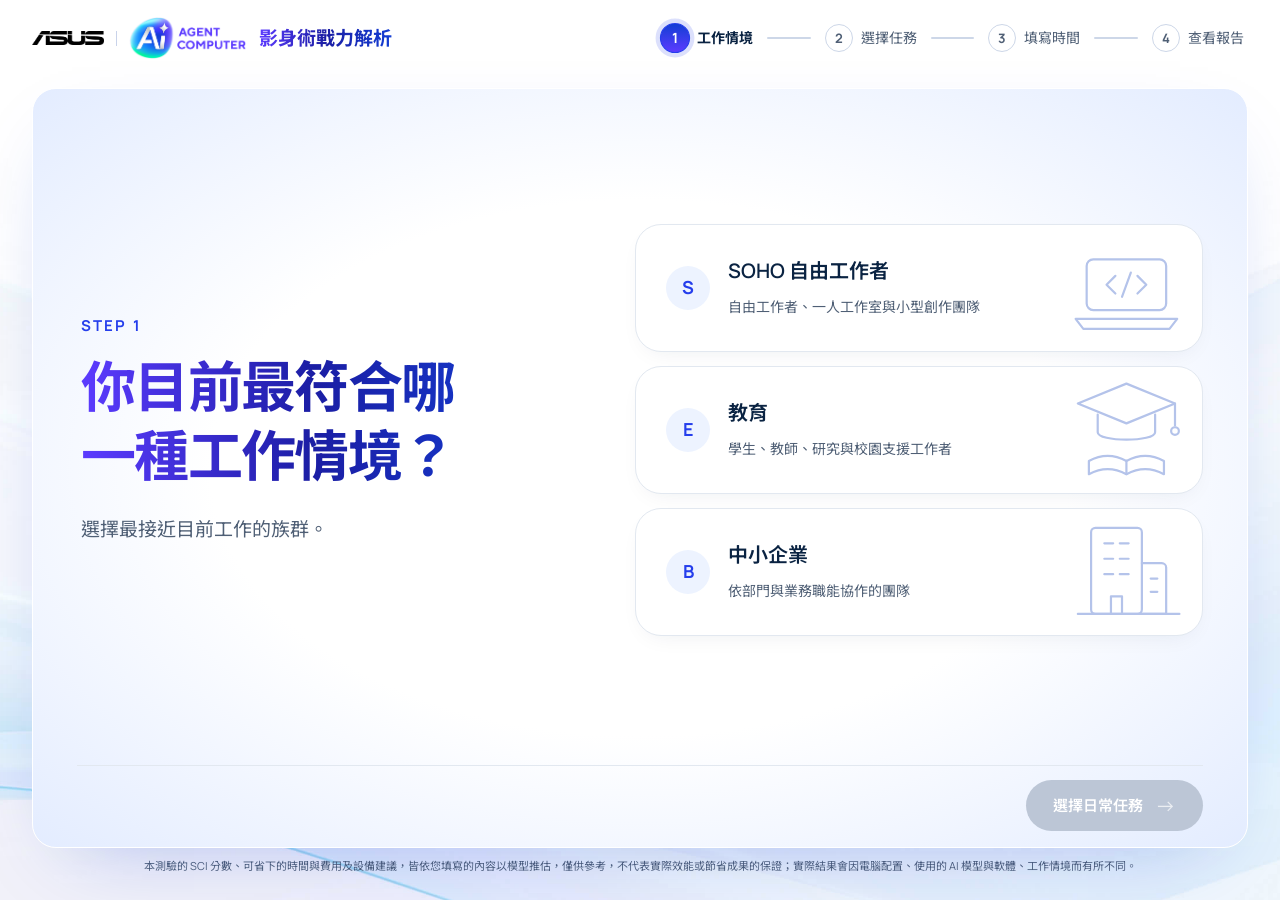
==== commit aa990ef4: "同意說明改為「按下查看結果即表示同意」 Co-Authored-By: Claude Opus 5.5 <noreply@anthropic.com>" ====
--- a/index.html
+++ b/index.html
@@ -182,8 +182,8 @@
                     </div>
                     <p class="form-error" id="step3-error" role="alert" aria-live="assertive"></p>
                     <p class="consent-note" id="consent-note" hidden>
-                        <span>產生報告時會匿名提供本次填寫內容與計算結果以改善工具，不蒐集姓名、Email。</span>
-                        <button class="text-button consent-note__link" type="button" id="consent-detail-button">了解蒐集內容</button>
+                        <span>按下「查看結果」即表示同意匿名提供本次填寫內容與計算結果以改善工具，不蒐集姓名、Email。</span>
+                        <button class="text-button consent-note__link" type="button" id="consent-detail-button">查看蒐集內容</button>
                     </p>
                 </div>
             </section>
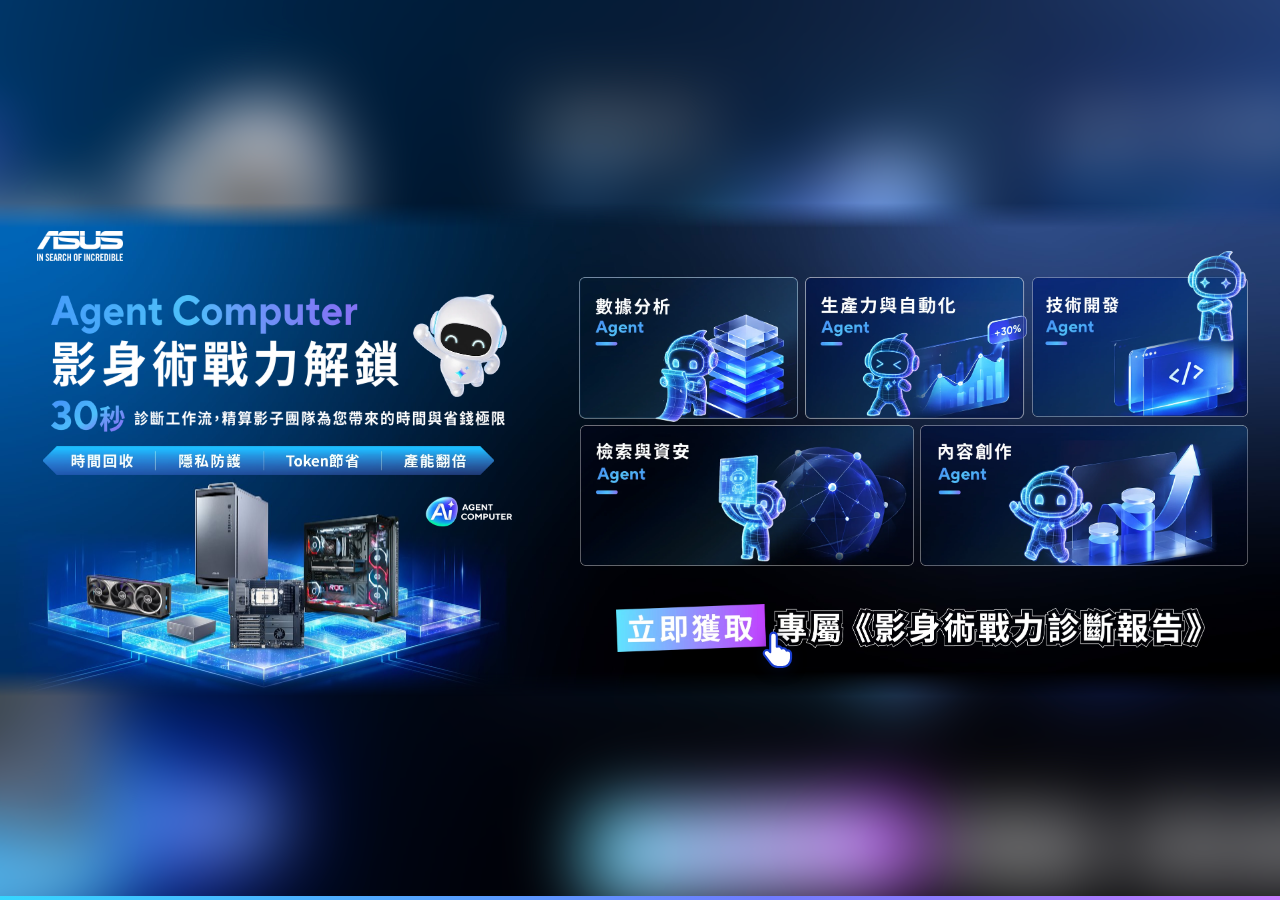
==== commit 0e1a0e2c: "首頁主視覺的 ASUS logo 換成 ASUS_ISOI_white - logo 圖層改用新版標誌，位置與大小不變 - 手機版使用的平面主視覺與 og-image 同步換成新 logo  Co-A" ====
--- a/index.html
+++ b/index.html
@@ -24,7 +24,7 @@
     <meta name="twitter:title" content="SCI 影身術戰力解析｜Agent Computer｜ASUS 台灣">
     <meta name="twitter:description" content="回答幾個關於日常工作的問題，算出你的 SCI 影身術指數、每月可省下的工時與費用，並依六大地端 AI 情境推薦最適合的 ASUS Agent Computer 設備。">
     <meta name="twitter:image" content="https://www.asus.com/microsite/agent-computer-sci/tw/img/og-image.jpg">
-    <link rel="preload" as="image" href="img/banner/kv-base.jpg?v=4" fetchpriority="high">
+    <link rel="preload" as="image" href="img/banner/kv-base.jpg?v=5" fetchpriority="high">
     <script type="application/ld+json">{"@context": "https://schema.org", "@type": "WebApplication", "name": "SCI 影身術戰力解析", "url": "https://www.asus.com/microsite/agent-computer-sci/tw/", "description": "回答幾個關於日常工作的問題，算出你的 SCI 影身術指數、每月可省下的工時與費用，並依六大地端 AI 情境推薦最適合的 ASUS Agent Computer 設備。", "inLanguage": "zh-TW", "applicationCategory": "BusinessApplication", "operatingSystem": "Any", "browserRequirements": "需要啟用 JavaScript 的現代瀏覽器", "isAccessibleForFree": true, "offers": {"@type": "Offer", "price": "0", "priceCurrency": "TWD"}, "image": "https://www.asus.com/microsite/agent-computer-sci/tw/img/og-image.jpg", "publisher": {"@type": "Organization", "name": "ASUS", "url": "https://www.asus.com/tw/"}}</script>
     <link rel="preconnect" href="https://fonts.googleapis.com">
     <link rel="preconnect" href="https://fonts.gstatic.com" crossorigin>
@@ -41,22 +41,22 @@
     </noscript>
     <section class="landing-hero" id="landing-hero" aria-label="Agent Computer 影身術戰力解鎖">
         <div class="landing-stage" id="landing-stage">
-            <img class="landing-bg" src="img/banner/kv-base.jpg?v=4" width="2560" height="987" alt="" fetchpriority="high" decoding="async">
-            <div class="landing-crop landing-crop--left" aria-hidden="true"><img src="img/banner/kv.jpg?v=4" width="2560" height="987" alt=""></div>
-            <div class="landing-crop landing-crop--right" aria-hidden="true"><img src="img/banner/kv.jpg?v=4" width="2560" height="987" alt=""></div>
-            <img class="banner-layer banner-logo" style="--l:2.891%;--t:5.775%;--w:7.109%" src="img/banner/kv-logo.webp?v=4" width="273" height="84" alt="ASUS">
-            <img class="banner-layer banner-title" style="--l:4.023%;--t:18.642%;--w:27.187%" src="img/banner/kv-title.webp?v=4" width="1044" height="276" alt="Agent Computer 影身術戰力解鎖">
-            <img class="banner-layer banner-zenni" style="--l:32.266%;--t:18.440%;--w:7.305%" src="img/banner/kv-zenni.webp?v=4" width="280" height="309" alt="">
-            <img class="banner-layer banner-lead" style="--l:3.984%;--t:40.020%;--w:35.469%" src="img/banner/kv-lead.webp?v=4" width="1362" height="94" alt="30 秒診斷工作流，精算影子團隊為您帶來的時間與省錢極限">
-            <img class="banner-layer banner-ksp" style="--l:3.359%;--t:49.240%;--w:35.234%" src="img/banner/kv-ksp.webp?v=4" width="1353" height="87" alt="時間回收、隱私防護、Token 節省、產能翻倍">
-            <img class="banner-layer banner-badge" style="--l:33.242%;--t:59.372%;--w:6.758%" src="img/banner/kv-badge.webp?v=4" width="260" height="94" alt="">
-            <img class="banner-layer banner-card banner-card--1" style="--l:45.273%;--t:14.995%;--w:17.109%" src="img/banner/kv-card1.webp?v=4" width="657" height="434" alt="數據分析 Agent">
-            <img class="banner-layer banner-card banner-card--2" style="--l:62.891%;--t:15.096%;--w:17.305%" src="img/banner/kv-card2.webp?v=4" width="664" height="423" alt="生產力與自動化 Agent">
-            <img class="banner-layer banner-card banner-card--3" style="--l:80.625%;--t:9.828%;--w:16.914%" src="img/banner/kv-card3.webp?v=4" width="650" height="498" alt="技術開發 Agent">
-            <img class="banner-layer banner-card banner-card--4" style="--l:45.312%;--t:44.985%;--w:26.094%" src="img/banner/kv-card4.webp?v=4" width="1002" height="422" alt="檢索與資安 Agent">
-            <img class="banner-layer banner-card banner-card--5" style="--l:71.875%;--t:44.985%;--w:25.664%" src="img/banner/kv-card5.webp?v=4" width="986" height="422" alt="內容創作 Agent">
+            <img class="landing-bg" src="img/banner/kv-base.jpg?v=5" width="2560" height="987" alt="" fetchpriority="high" decoding="async">
+            <div class="landing-crop landing-crop--left" aria-hidden="true"><img src="img/banner/kv.jpg?v=5" width="2560" height="987" alt=""></div>
+            <div class="landing-crop landing-crop--right" aria-hidden="true"><img src="img/banner/kv.jpg?v=5" width="2560" height="987" alt=""></div>
+            <img class="banner-layer banner-logo" style="--l:2.891%;--t:5.775%;--w:6.719%" src="img/banner/kv-logo.webp?v=5" width="258" height="88" alt="ASUS">
+            <img class="banner-layer banner-title" style="--l:4.023%;--t:18.642%;--w:27.187%" src="img/banner/kv-title.webp?v=5" width="1044" height="276" alt="Agent Computer 影身術戰力解鎖">
+            <img class="banner-layer banner-zenni" style="--l:32.266%;--t:18.440%;--w:7.305%" src="img/banner/kv-zenni.webp?v=5" width="280" height="309" alt="">
+            <img class="banner-layer banner-lead" style="--l:3.984%;--t:40.020%;--w:35.469%" src="img/banner/kv-lead.webp?v=5" width="1362" height="94" alt="30 秒診斷工作流，精算影子團隊為您帶來的時間與省錢極限">
+            <img class="banner-layer banner-ksp" style="--l:3.359%;--t:49.240%;--w:35.234%" src="img/banner/kv-ksp.webp?v=5" width="1353" height="87" alt="時間回收、隱私防護、Token 節省、產能翻倍">
+            <img class="banner-layer banner-badge" style="--l:33.242%;--t:59.372%;--w:6.758%" src="img/banner/kv-badge.webp?v=5" width="260" height="94" alt="">
+            <img class="banner-layer banner-card banner-card--1" style="--l:45.273%;--t:14.995%;--w:17.109%" src="img/banner/kv-card1.webp?v=5" width="657" height="434" alt="數據分析 Agent">
+            <img class="banner-layer banner-card banner-card--2" style="--l:62.891%;--t:15.096%;--w:17.305%" src="img/banner/kv-card2.webp?v=5" width="664" height="423" alt="生產力與自動化 Agent">
+            <img class="banner-layer banner-card banner-card--3" style="--l:80.625%;--t:9.828%;--w:16.914%" src="img/banner/kv-card3.webp?v=5" width="650" height="498" alt="技術開發 Agent">
+            <img class="banner-layer banner-card banner-card--4" style="--l:45.312%;--t:44.985%;--w:26.094%" src="img/banner/kv-card4.webp?v=5" width="1002" height="422" alt="檢索與資安 Agent">
+            <img class="banner-layer banner-card banner-card--5" style="--l:71.875%;--t:44.985%;--w:25.664%" src="img/banner/kv-card5.webp?v=5" width="986" height="422" alt="內容創作 Agent">
             <button class="banner-layer banner-cta" style="--l:48.125%;--t:81.358%;--w:46.016%" type="button" id="start-assessment" aria-label="立即獲取專屬《影身術戰力診斷報告》">
-                <img src="img/banner/kv-cta.webp?v=4" width="1767" height="144" alt="">
+                <img src="img/banner/kv-cta.webp?v=5" width="1767" height="144" alt="">
                 <span class="banner-cta__hint" aria-hidden="true">
                     <i></i>
                     <svg viewBox="0 0 32 32"><path d="M12.5 3.5c1.4 0 2.5 1.1 2.5 2.5v8.2l1-.2c1.2-.2 2.3.5 2.7 1.6l.9-.2c1.2-.2 2.4.5 2.8 1.7l.5-.1c1.5-.2 2.9 1 2.9 2.5V23c0 3.6-2.9 6.5-6.5 6.5h-3.600c-2 0-3.900-.9-5.100-2.500l-5-6.500c-.8-1-.6-2.500.4-3.300 1-.8 2.500-.7 3.300.3L10 18.300V6c0-1.400 1.100-2.500 2.500-2.500z"/></svg>
--- a/css/styles.css
+++ b/css/styles.css
@@ -49,7 +49,7 @@
 body.landing-active .brand-header, body.landing-active .page-shell, body.landing-active .site-footer, body.landing-active .skip-link { display: none; }
 
 .landing-hero { position: fixed; inset: 0; z-index: 80; display: grid; place-items: center; overflow: hidden; background: #040a1f; }
-.landing-hero::before { content: ""; position: absolute; inset: -60px; background: url("../img/banner/kv.jpg?v=4") center / cover no-repeat; filter: blur(34px) saturate(1.1); transform: scale(1.08); }
+.landing-hero::before { content: ""; position: absolute; inset: -60px; background: url("../img/banner/kv.jpg?v=5") center / cover no-repeat; filter: blur(34px) saturate(1.1); transform: scale(1.08); }
 .landing-stage { position: relative; width: min(100vw, calc(100dvh * 1920 / 740)); aspect-ratio: 1920 / 740; container-type: inline-size; isolation: isolate; }
 .landing-bg { position: absolute; inset: 0; width: 100%; height: 100%; object-fit: cover; user-select: none; -webkit-user-drag: none; -webkit-mask-image: linear-gradient(to bottom, transparent 0, #000 5%, #000 95%, transparent 100%); mask-image: linear-gradient(to bottom, transparent 0, #000 5%, #000 95%, transparent 100%); }
 .landing-crop { display: none; }
